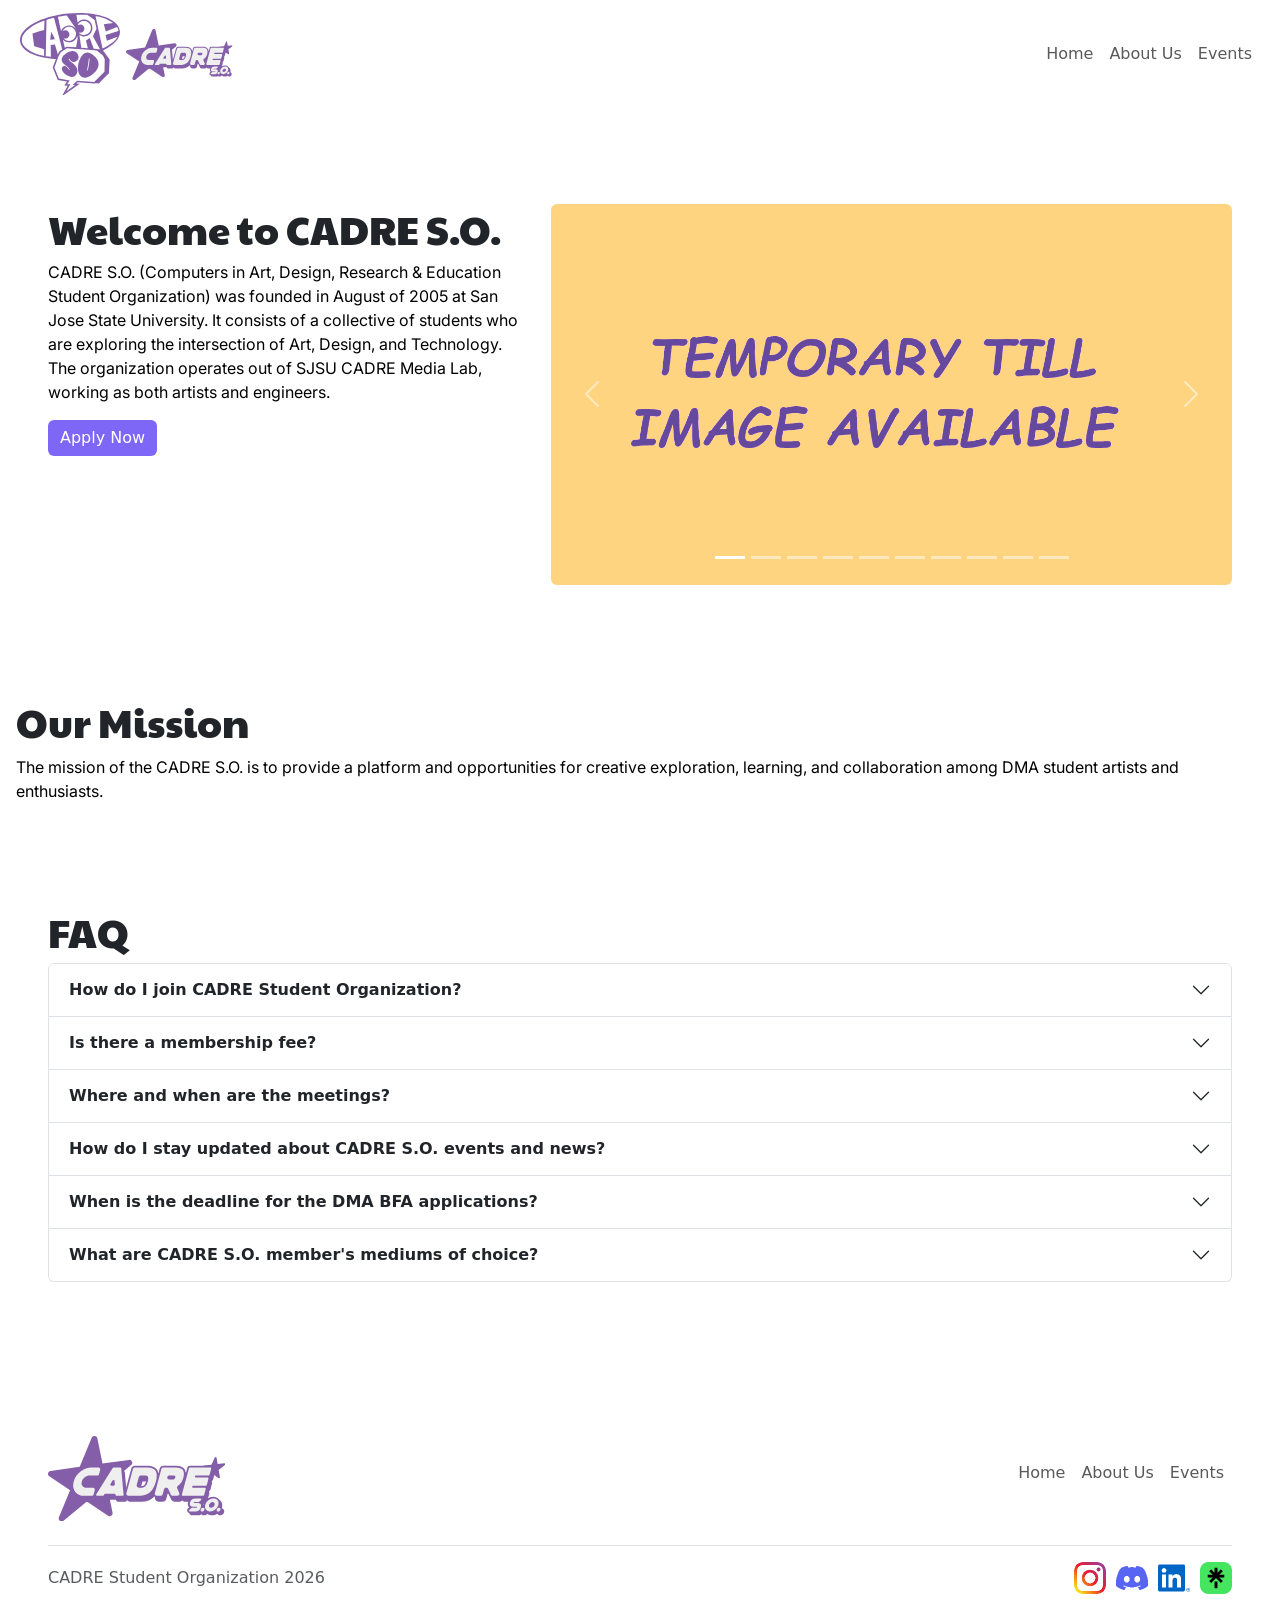
==== index.html @ a6adb922 "fixed misspelling" ====
<!DOCTYPE html>
<html lang="en">

<head>

    <title>Cadre Landing Page</title>


    <!-- Latest compiled and minified CSS -->
    <meta name="viewport" content="width=device-width, initial-scale=1">
    <link href="https://cdn.jsdelivr.net/npm/bootstrap@5.3.0/dist/css/bootstrap.min.css" rel="stylesheet">
    <script src="https://cdn.jsdelivr.net/npm/bootstrap@5.3.0/dist/js/bootstrap.bundle.min.js"></script>
    <link rel="stylesheet" href="https://maxcdn.bootstrapcdn.com/font-awesome/4.7.0/css/font-awesome.min.css">
    <link rel="stylesheet" href="styles.css">

    <script>
        var collapseElementList = [].slice.call(document.querySelectorAll('.collapse'))
        var collapseList = collapseElementList.map(function (collapseEl) {
            collapseEl.addEventListener('hidden.bs.collapse', function () {
                let children = this.querySelectorAll('.collapse.show');
                children.forEach((c) => {
                    var collapse = bootstrap.Collapse.getInstance(c)
                    collapse.hide()
                })
            })
        })
    </script>

    <style>
        head {
            background-color: #64499E;
        }

        body {
            background-color: #ffffff;
        }

        p {
            color: #000000;
        }
    </style>
    <link rel="icon" type="image/png" href="images/smaller_cadre_logo.png">
</head>


<body>

    <nav class="navbar navbar-expand-sm navbar-light p-2">
        <div class="container-xxl navbar-width">
            <a class="navbar-brand" href="./index.html" width="100px">
                <!--<div class="img-wrapper">
                <img src="cadreso-2024-logo.png"/>
              </div>-->
                <svg xmlns="http://www.w3.org/2000/svg" id="Layer_2" data-name="Layer 2" viewBox="0 0 272.1 223.89"
                    width="100px">
                    <defs>
                        <style>
                        </style>
                    </defs>
                    <g id="Layer_1-2" data-name="Layer 1">
                        <g>
                            <polygon class="cls-1" points="82.01 73.12 95.09 71.14 85.21 51.27 82.01 73.12" />
                            <path id="logo" class="cls-1"
                                d="m271.99,49.34c-2.44-25.53-38.54-44.61-91.98-48.6-16-1.19-32.75-.94-49.8.75C55.26,8.93-3.1,42.49.13,76.31c2.44,25.53,38.54,44.61,91.98,48.6h0c1.82.14,3.68.19,5.52.28l-8.57,23.05,13.65,34.1,25.2,4.16-7.33,11.09,9.24.25-13.63,24.43,1.76,1.62,44.77-31.39-9.44-.46,3.63-3.52,46.46,3.51,1.08-1.06c3.3.22,6.61.44,9.91.66,9.23-9.15,18.46-18.3,27.69-27.45.63-12.44,1.25-24.88,1.88-37.32-6.02-8.26-12.05-16.52-18.07-24.78,29.8-14.31,47.95-33.48,46.11-52.74h.02ZM174.07,5.09c3.22.16,6.5.36,9.75.6l19.29,13.4,5.1,24-9.85,20.05,19.56,35.97c-2.25-.15-4.51-.3-6.76-.45l-1.28-1.03-9.21-.67-10.88-28.68-10.24,6.57,4.97,20.93-17.88-1.29-4.99-34.39c2.78,1.84,5.93,3.08,9.32,3.56.51.07,1.02.13,1.53.17,5.53.41,10.95-1.19,15.43-4.6,10.09-7.67,12.13-22.2,4.55-32.39-3.67-4.93-9.02-8.12-15.07-8.98-6.03-.86-12.07.71-16.96,4.43-1.43,1.08-2.67,2.32-3.77,3.65l-3.1-21.38c6.82,0,13.7.19,20.49.53h0Zm-1.08,30.45c-1.79-2.41-4.41-3.97-7.37-4.39-2.81-.41-5.58.3-7.9,1.92l-.18-1.26c1.25-2.4,3.02-4.57,5.31-6.31,3.7-2.81,8.18-4.14,12.74-3.8.42.03.85.08,1.27.14,5,.71,9.42,3.35,12.45,7.42h0c6.26,8.42,4.57,20.42-3.77,26.76-4.04,3.07-9,4.37-14.01,3.66-4.13-.59-7.85-2.51-10.74-5.46l-.17-1.16c.6.21,1.2.38,1.84.47.25.04.5.06.75.08,2.7.2,5.35-.58,7.54-2.25,2.39-1.82,3.94-4.46,4.36-7.45s-.33-5.97-2.13-8.38h0Zm-40.76,15.94c-1.79-2.41-4.41-3.97-7.37-4.39-2.97-.42-5.9.35-8.29,2.17-.21.16-.38.37-.58.54,1.24-3.17,3.31-6.06,6.2-8.26,3.81-2.9,8.35-4.12,12.76-3.79,5.25.39,10.3,2.98,13.7,7.55,3.03,4.08,4.31,9.1,3.6,14.16-.71,5.05-3.33,9.53-7.36,12.6-8.27,6.29-20.02,4.67-26.31-3.58.99.46,2.03.83,3.14.99.25.04.5.06.75.08,2.7.2,5.36-.58,7.54-2.25,2.39-1.82,3.94-4.46,4.36-7.45s-.33-5.97-2.13-8.38h0Zm-.4,28.38c5.34.4,10.84-1.08,15.44-4.58,4.24-3.22,7.17-7.73,8.44-12.86l1.01,6.94-4.05,24.12-25.92-1.88-4.95,3.13-4.87-22c4.01,4.28,9.36,6.71,14.9,7.12h0ZM112.85,8.51c4.75-.79,9.58-1.43,14.37-1.9l24.13,34.77c0,.33.02.66.04.98-7.67-9.71-21.7-11.57-31.6-4.03-3.9,2.96-6.58,6.96-7.98,11.32l-8.7-39.28c3.23-.7,6.5-1.32,9.74-1.86Zm-63.71,104.18c-20.87-6.74-38.34-19.01-42.47-29.84-1.36-3.58-1.65-7.26-1.65-7.3-.42-5.7,1.29-10.12,2.01-12,4.25-11.03,16.69-20.54,19.14-22.34,11.89-8.71,25.47-15.67,40.39-20.7l-.91,25.48c-4.35,1.59-9.73,3.15-14.94,4.65-5.57,1.61-11.32,3.27-15.89,5l-.92.35,4.44,33.93.69.26c3.95,1.5,8.97,3.1,13.83,4.65,4.5,1.43,9.14,2.91,12.9,4.3l-.27,17.58c-5.56-.96-11.05-2.31-16.34-4.01h0Zm45.94-27.02l-11.66,1.51.76,31.73-14.14-1.53,2.05-98.57c3.12-1.18,6.31-2.23,9.5-3.13,3.62-1.02,7.33-1.88,11.05-2.55l22.21,86-6.92,4.37-5.1,8.85-7.75-26.69h0Zm130.52,29.96l4.95,10.36-.68,34.11-28.04,27.54-46.45-3.51-12.08,11.7,6.82.33-23.82,16.71,10.66-19.1-8.6-.23,6.73-10.18-29.33-4.84-12.15-30.34,8.45-22.76,2.56-6.88.87-2.35,5.55-9.61,4.92-3.11,6.83-4.32,5.04-3.19,24.14,1.75,15.31,1.11,18.28,1.32,16.78,1.22,5.93.43,2.28,1.82,4.21,3.37,10.83,8.66h.01Zm-1-18.73l-19-88.33c9.14.9,17.75,3.02,25.64,6.31,2.48,1.04,5.72,2.84,11.07,5.82,2.16,1.2,4.65,2.59,7.57,4.19,1.37.75,2.7,1.58,3.98,2.48l-25.78,3.1,5.2,20.09,30.85-12.27c.79,1.16,2.26,3.46,2.91,5.53.49,1.57.69,3.72.77,4.94l-35.11,10.86,3.79,15.84,28.86-10.83c-.53,1-1.11,2.06-1.61,2.86-1.28,2.05-2.72,4.02-4.2,5.76-5.47,5.2-11.42,9.94-17.7,14.08-5.48,3.62-11.28,6.83-17.25,9.57h.01Z" />
                            <path id="logo" class="cls-1"
                                d="m144.61,133.28c2.09.11,4.55-.42,6.9-1.55,4.8-2.14,7.38-5.56,7.84-9.83.17-1.59.07-3.3-.35-5.12-1.27-5.26-4.03-9.37-8.3-11.55-2.96-1.51-6.64-2.1-11.09-1.46-5.26.88-10.25,3.2-14.45,6.14-2.34,1.64-4.42,3.46-6.17,5.35-1.69,1.82-3.06,3.69-4.02,5.49-.45.84-.84,1.67-1.1,2.47-.25.79-.4,1.58-.48,2.38-.49,5.2,2.71,10.52,8.75,15.47,1.73,1.38,3.48,2.5,5.08,3.84,3.49,2.72,6.4,6.06,7.72,8.44.15.46,0,.98-.57.99-.58.12-1.16-.19-1.45-.67-1.34-2.54-6.73-8.86-10.56-9.3-5.5-.5-11.45,4.31-7.14,12.56,3.63,7.37,12.59,14.16,22.14,16.4,11.7,2.74,18.22-5.82,18.92-15.44.84-12.84-12.69-20.88-19.04-25.96-2.4-2.32-3.99-4.92-4.76-7.02.76-.05,1.53-.12,2.3-.18,1.36,3.24,4.63,8.22,9.84,8.56h0Z" />
                            <path id="logo" class="cls-1"
                                d="m197.15,113.21c-2.94-1.96-6.18-3.63-9.66-4.9-.28-.1-.54-.22-.82-.32-6.56-1.37-12.39,1.57-17.08,6.84-1.59,1.79-3.05,3.82-4.36,6.08-11.53,19.93-11.33,55.28,12.67,55.05,15.18-2.29,33.28-18.65,35.41-31.89,2.63-10.41-4.33-22.97-16.17-30.85h.01Zm-7.9,13.6c-.71,8.11-2.32,18.92-4.53,28.57-.07.55-.71.87-1.3.86-.58-.12-1.12-.46-.92-.9,2.02-9.85,3.8-20.78,4.56-28.97.05-.55.1-1.09.15-1.64,0-.44.58-.68,1.16-.59s1.16.63,1.02,1.04c-.05.54-.09,1.08-.14,1.62h0Z" />
                        </g>
                    </g>
                </svg>

                <svg xmlns="http://www.w3.org/2000/svg" id="Layer_2" data-name="Layer 2"viewBox="0 0 1323.04 637.29">
                    <defs>
                        <style>
                            <!-- .cls-1 {
                            fill: #845ea8;
                            }
                            -->
                            .cls-2
                            {
                            fill:
                            #f0efef;
                            }
                        </style>
                    </defs>

                    <path id="logo" class="cls-1"
                        d="M1257.83,162.16l8.13,47.12,48.97-5.36c7.33-.8,11.09,8.53,5.25,13.04l-46.68,35.99,9.16,53.08c1.11,6.44-6.14,10.98-11.45,7.17l-39.28-28.21-44.22,34.09c-6.01,4.64-14.23-1.85-11.11-8.77l22.1-49.17-38.29-27.49c-5.44-3.9-3.19-12.46,3.46-13.18l55.86-6.11,24.24-53.93c2.95-6.57,12.63-5.35,13.85,1.75Z" />
                    <path id="logo" class="cls-1"
                        d="M367.97,17.62l38.63,188.39,197.07-27.83c22.05-3.12,34.29,24.71,17.08,38.86l-181.33,149.07,42.29,206.28c3.96,19.33-17.51,33.73-33.89,22.73l-157.94-106.08-174.07,143.1c-17.71,14.56-43.12-4.24-34.38-25.43l83.21-201.79L9.77,300.89c-16.78-11.27-10.81-37.3,9.21-40.13l217.8-30.76L326,13.65c8.29-20.11,37.61-17.33,41.98,3.98Z" />
                    <path id="logo" class="cls-1"
                        d="M1006.4,459.36c-6.4,0-12.31-2.91-16.2-7.99-.82-1.07-1.52-2.19-2.11-3.37-5.27,7.14-13.56,11.36-22.52,11.36h-35.02c-11,0-21.02-6.48-25.53-16.51l-19.23-42.74c-.37-.83-1.2-1.36-2.1-1.36h-3.27c-1.04,0-1.96.7-2.23,1.71l-10.2,38.14c-3.27,12.23-14.39,20.76-27.05,20.76h-29.23c-8.77,0-16.87-3.99-22.21-10.95-5.34-6.96-7.1-15.81-4.83-24.29l4.32-16.15c-5.83,8.19-12.25,15.41-19.26,21.63-22.23,19.75-50.44,29.76-83.84,29.76h-86.05c-8.84,0-17-4.02-22.38-11.03-.7-.92-1.34-1.86-1.92-2.84-.93,2.59-2.36,5.01-4.26,7.08-3.95,4.32-9.57,6.8-15.42,6.8h-44.21c-9.48,0-17.59-6.37-20.1-15.15h-62.05l-3,5c-3.76,6.26-10.62,10.15-17.93,10.15h-41.51c-7.6,0-14.6-4.13-18.28-10.77-.09-.16-.17-.31-.25-.47-4.88,6.89-12.91,11.24-21.71,11.24h-57.63c-33.48,0-59.41-12.22-77.04-36.32-17.5-23.91-21.85-52.82-12.95-85.93,8.46-31.87,27.14-59.39,55.52-81.76,28.47-22.44,59.18-33.82,91.3-33.82h50.27c8.33,0,16.02,3.79,21.1,10.4,5.07,6.61,6.75,15.02,4.6,23.07l-8.86,33.11c-3.11,11.61-13.67,19.73-25.7,19.73h-57.63c-9.64,0-18.71,3.46-27.73,10.57-9.11,7.19-14.81,15.48-17.44,25.35,0,.03-.02.06-.03.09-3.15,11.48-.03,17.56,2.59,21.13,2.54,3.47,7.2,8.08,18.2,8.08h50.27c8.33,0,16.02,3.79,21.1,10.4,5.07,6.61,6.75,15.02,4.6,23.07l-.75,2.81,111.24-177.99c3.85-6.15,10.47-9.83,17.73-9.83h48.77c10.9,0,19.85,8.19,20.82,19.05l15.63,175.03,46.38-173.17c3.3-12.31,14.5-20.91,27.25-20.91h94.28c31.53,0,54.44,9.01,68.09,26.79,6.46,8.41,10.73,18.7,12.73,30.68l9.83-36.72c3.27-12.22,14.39-20.75,27.05-20.75h94.44c28.9,0,49.58,7.84,61.45,23.32,7.4,9.65,11.11,21.94,11.1,36.73l12.03-44.91c2.39-8.91,10.5-15.14,19.73-15.14h151c6.4,0,12.3,2.91,16.2,7.99,3.9,5.08,5.18,11.53,3.53,17.71l-12.16,45.46c-1.6,6-5.8,10.78-11.18,13.26,3.51,4.97,4.62,11.13,3.04,17.04l-12.16,45.46c-1.6,6-5.8,10.78-11.18,13.26,3.51,4.97,4.62,11.13,3.03,17.04l-12.16,45.46c-2.39,8.92-10.5,15.14-19.73,15.14h-151ZM1010.35,345.29c-8.58,15.88-19.88,28.33-33.79,37.19-.98.62-1.35,1.84-.88,2.89l14.96,33.46,19.7-73.55ZM692.82,307.83c-1.14,0-2.14.77-2.43,1.86l-16.15,60.2c-.27.99.09,1.73.43,2.18.34.45.97.98,2,.98h25.43c5.06,0,20.47,0,30.18-35.96,5.45-20.46,2.01-26.34,1.26-27.31-1.24-1.62-4.52-1.96-7.05-1.96h-33.68ZM485.34,357.9l-.38-5.88-3.53,5.88h3.91ZM904.79,307.83c-1.04,0-1.96.7-2.23,1.71-.25.91.08,1.59.4,2,.32.41.89.9,1.83.9h25.67c3.62,0,5.28-.73,6.54-4.62h-32.21Z" />
                    <path id="logo" class="cls-1"
                        d="M1020.52,491.21c-6.4,0-12.31-2.91-16.2-7.99-.82-1.07-1.52-2.19-2.11-3.37-5.27,7.14-13.56,11.36-22.52,11.36h-35.02c-11,0-21.02-6.48-25.53-16.51l-19.23-42.74c-.37-.83-1.2-1.36-2.1-1.36h-3.27c-1.04,0-1.96.7-2.23,1.71l-10.2,38.14c-3.27,12.23-14.39,20.76-27.05,20.76h-29.23c-8.77,0-16.87-3.99-22.21-10.95-5.34-6.96-7.1-15.81-4.83-24.29l4.32-16.15c-5.83,8.19-12.25,15.41-19.26,21.63-22.23,19.75-50.44,29.76-83.84,29.76h-86.05c-8.84,0-17-4.02-22.38-11.03-.7-.92-1.34-1.86-1.92-2.84-.93,2.59-2.36,5.01-4.26,7.08-3.95,4.32-9.57,6.8-15.42,6.8h-44.21c-9.48,0-17.59-6.37-20.1-15.15h-62.05l-3,5c-3.76,6.26-10.62,10.15-17.93,10.15h-41.51c-7.6,0-14.6-4.13-18.28-10.77-.09-.16-.17-.31-.25-.47-4.88,6.89-12.91,11.24-21.71,11.24h-57.63c-33.48,0-59.41-12.22-77.04-36.32-17.5-23.91-21.85-52.82-12.95-85.93,8.46-31.87,27.14-59.39,55.52-81.76,28.47-22.44,59.18-33.82,91.3-33.82h50.27c8.33,0,16.02,3.79,21.1,10.4,5.07,6.61,6.75,15.02,4.6,23.07l-8.86,33.11c-3.11,11.61-13.67,19.73-25.7,19.73h-57.63c-9.64,0-18.71,3.46-27.73,10.57-9.11,7.19-14.81,15.48-17.44,25.35,0,.03-.02.06-.03.09-3.15,11.48-.03,17.56,2.59,21.13,2.54,3.47,7.2,8.08,18.2,8.08h50.27c8.33,0,16.02,3.79,21.1,10.4,5.07,6.61,6.75,15.02,4.6,23.07l-.75,2.81,111.24-177.99c3.85-6.15,10.47-9.83,17.73-9.83h48.77c10.9,0,19.85,8.19,20.82,19.05l15.63,175.03,46.38-173.17c3.3-12.31,14.5-20.91,27.25-20.91h94.28c31.53,0,54.44,9.01,68.09,26.79,6.46,8.41,10.73,18.7,12.73,30.68l9.83-36.72c3.27-12.22,14.39-20.75,27.05-20.75h94.44c28.9,0,49.58,7.84,61.45,23.32,7.4,9.65,11.11,21.94,11.1,36.73l12.03-44.91c2.39-8.91,10.5-15.14,19.73-15.14h151c6.4,0,12.3,2.91,16.2,7.99,3.9,5.08,5.18,11.53,3.53,17.71l-12.16,45.46c-1.6,6-5.8,10.78-11.18,13.26,3.51,4.97,4.62,11.13,3.04,17.04l-12.16,45.46c-1.6,6-5.8,10.78-11.18,13.26,3.51,4.97,4.62,11.13,3.03,17.04l-12.16,45.46c-2.39,8.92-10.5,15.14-19.73,15.14h-151ZM1024.46,377.13c-8.58,15.88-19.88,28.33-33.79,37.19-.98.62-1.35,1.84-.88,2.89l14.96,33.46,19.7-73.55ZM706.94,339.68c-1.14,0-2.14.77-2.43,1.86l-16.15,60.2c-.27.99.09,1.73.43,2.18.34.45.97.98,2,.98h25.43c5.06,0,20.47,0,30.18-35.96,5.45-20.46,2.01-26.34,1.26-27.31-1.24-1.62-4.52-1.96-7.05-1.96h-33.68ZM499.45,389.75l-.38-5.88-3.53,5.88h3.91ZM918.9,339.68c-1.04,0-1.96.7-2.23,1.71-.25.91.08,1.59.4,2,.32.41.89.9,1.83.9h25.67c3.62,0,5.28-.73,6.54-4.62h-32.21Z" />
                    <path id="logo" class="cls-2"
                        d="M326,234.37h50.27c9.04,0,15.62,8.57,13.29,17.31l-8.86,33.11c-1.61,6.02-7.06,10.2-13.29,10.2h-57.63c-12.53,0-24.42,4.45-35.69,13.33-11.27,8.89-18.56,19.6-21.9,32.13-3.44,12.53-1.89,23.24,4.62,32.12,6.52,8.89,16.04,13.33,28.56,13.33h50.27c9.04,0,15.62,8.57,13.29,17.31l-8.86,33.11c-1.61,6.02-7.06,10.2-13.29,10.2h-57.63c-29.3,0-51.52-10.35-66.67-31.06-15.15-20.71-18.79-45.71-10.91-75.01,7.78-29.3,24.8-54.3,51.07-75.01,26.26-20.71,54.04-31.06,83.34-31.06ZM419.87,435.28l-4.4,7.33c-1.46,2.43-4.08,3.91-6.91,3.91h-41.51c-6.33,0-10.19-6.96-6.83-12.33l122.52-196.03c1.47-2.36,4.06-3.79,6.83-3.79h48.77c4.17,0,7.66,3.19,8.03,7.34l17.5,196.03c.42,4.72-3.29,8.78-8.03,8.78h-44.21c-4.26,0-7.79-3.32-8.04-7.58h0c-.26-4.26-3.78-7.58-8.04-7.58h-68.77c-2.83,0-5.45,1.49-6.91,3.91ZM498.49,362.17l-1.71-26.28c-.51-7.89-10.89-10.4-14.95-3.62l-15.77,26.28c-3.22,5.37.65,12.21,6.91,12.21h17.47c4.66,0,8.34-3.94,8.04-8.58ZM584.99,427.18l48.6-181.42c1.8-6.72,7.89-11.39,14.84-11.39h94.28c60.61,0,81.47,35.36,62.58,106.07-18.99,70.72-58.79,106.07-119.41,106.07h-86.05c-10.1,0-17.45-9.58-14.84-19.34ZM677.98,306.36l-16.15,60.2c-2.62,9.76,4.73,19.34,14.84,19.34h25.43c20.2,0,34.4-15.15,42.58-45.46,8.08-30.31,2.02-45.46-18.18-45.46h-33.68c-6.95,0-13.04,4.67-14.84,11.38ZM883.69,385.9h-3.27c-6.86,0-12.87,4.61-14.64,11.24l-10.2,38.14c-1.77,6.63-7.78,11.24-14.64,11.24h-29.23c-9.96,0-17.21-9.45-14.64-19.07l48.71-181.84c1.77-6.63,7.78-11.23,14.64-11.23h94.44c50.51,0,69,25.26,55.46,75.77-7.67,28.62-21.22,49.12-40.66,61.51-6.34,4.04-8.77,12.1-5.7,18.97l15.46,34.56c4.48,10.02-2.85,21.34-13.83,21.34h-35.02c-5.96,0-11.37-3.5-13.82-8.93l-19.23-42.74c-2.45-5.44-7.86-8.93-13.82-8.93ZM890.16,306.19h0c-2.6,9.63,4.65,19.1,14.63,19.1h25.67c10.1,0,16.52-5.05,19.24-15.15,2.73-10.1-.96-15.15-11.06-15.15h-33.86c-6.85,0-12.84,4.59-14.63,11.2ZM1217.49,243.91l-12.16,45.46c-.89,3.31-3.89,5.62-7.32,5.62h-94.45c-3.42,0-6.42,2.3-7.31,5.6h0c-1.3,4.82,2.33,9.55,7.31,9.55h86.31c4.98,0,8.61,4.72,7.32,9.53l-12.16,45.46c-.89,3.31-3.89,5.62-7.32,5.62h-94.45c-3.42,0-6.42,2.3-7.31,5.6h0c-1.3,4.82,2.33,9.55,7.31,9.55h86.31c4.98,0,8.61,4.72,7.32,9.53l-12.16,45.46c-.89,3.31-3.89,5.62-7.32,5.62h-151c-4.98,0-8.61-4.73-7.32-9.54l52.77-196.99c.89-3.31,3.89-5.62,7.32-5.62h151c4.98,0,8.61,4.72,7.32,9.53Z" />
                    <path id="logo" class="cls-1"
                        d="M1267.39,575.98c-7.93,0-14.72-3.31-19.14-9.32-.62-.85-1.18-1.72-1.67-2.63-12.33,7.93-25.47,11.95-39.17,11.95s-25.81-4.3-34.79-12.54c-1.62,2.06-3.53,3.96-5.71,5.69-5.75,4.54-12.11,6.85-18.92,6.85-7.7,0-14.33-3.12-18.75-8.81-9.07,5.85-20.35,8.81-33.56,8.81h-37.19c-8.87,0-16.47-5.41-19.38-13.79-2.91-8.38-.29-17.34,6.67-22.83l8.54-6.74c-1.82-1.46-3.43-3.12-4.84-4.96-6.58-8.58-7.98-20.16-4.15-34.4,3.53-13.24,10.21-23.48,19.84-30.42,9.39-6.77,21.42-10.2,35.74-10.2h33.7c8.87,0,16.47,5.41,19.38,13.79,2.91,8.38.29,17.34-6.67,22.83l-6.78,5.35c2.6,1.78,4.85,3.9,6.73,6.34,4.48,5.83,6.55,13.04,6.19,21.51.66-.04,1.32-.07,1.99-.07.59,0,1.18.02,1.76.06.34-3.71,1.03-7.54,2.09-11.47,4.28-16.13,13.69-30.03,27.96-41.27,14.35-11.32,29.94-17.06,46.31-17.06,17.5,0,31.69,6.76,41.05,19.56,9.35,12.77,11.75,28.05,7.14,45.41-.48,1.79-1.03,3.56-1.64,5.3,5.65,1.15,10.47,4.17,13.87,8.8,3.03,4.12,6.1,11.07,3.53,20.77-.01.05-.03.1-.04.14-1.81,6.52-5.57,12.08-11.18,16.51-5.75,4.55-12.12,6.85-18.92,6.85ZM1226.1,506.23c-1.8,0-4.63.35-8.47,3.38-3.01,2.38-4.8,4.92-5.62,8.01,0,.03-.02.06-.03.09-.73,2.66-.17,3.43.1,3.79.29.4.65.89,2.79.89,1.8,0,4.63-.35,8.47-3.38,3.03-2.39,4.84-4.95,5.7-8.05.7-2.67.12-3.46-.16-3.84-.29-.39-.65-.89-2.79-.89Z" />
                    <path id="logo" class="cls-1"
                        d="M1283.94,592.17c-7.93,0-14.72-3.31-19.14-9.32-.62-.85-1.18-1.72-1.67-2.63-12.33,7.93-25.47,11.95-39.17,11.95s-25.81-4.3-34.79-12.54c-1.62,2.06-3.53,3.96-5.71,5.69-5.75,4.54-12.11,6.85-18.92,6.85-7.7,0-14.33-3.12-18.75-8.81-9.07,5.85-20.35,8.81-33.56,8.81h-37.19c-8.87,0-16.47-5.41-19.38-13.79-2.91-8.38-.29-17.34,6.67-22.83l8.54-6.74c-1.82-1.46-3.43-3.12-4.84-4.96-6.58-8.58-7.98-20.16-4.15-34.4,3.53-13.24,10.21-23.48,19.84-30.42,9.39-6.77,21.42-10.2,35.74-10.2h33.7c8.87,0,16.47,5.41,19.38,13.79,2.91,8.38.29,17.34-6.67,22.83l-6.78,5.35c2.6,1.78,4.85,3.9,6.73,6.34,4.48,5.83,6.55,13.04,6.19,21.51.66-.04,1.32-.07,1.99-.07.59,0,1.18.02,1.76.06.34-3.71,1.03-7.54,2.09-11.47,4.28-16.13,13.69-30.03,27.96-41.27,14.35-11.32,29.94-17.06,46.31-17.06,17.5,0,31.69,6.76,41.05,19.56,9.35,12.77,11.75,28.05,7.14,45.41-.48,1.79-1.03,3.56-1.64,5.3,5.65,1.15,10.47,4.17,13.87,8.8,3.03,4.12,6.1,11.07,3.53,20.77-.01.05-.03.1-.04.14-1.81,6.52-5.57,12.08-11.18,16.51-5.75,4.55-12.12,6.85-18.92,6.85ZM1242.65,522.43c-1.8,0-4.63.35-8.47,3.38-3.01,2.38-4.8,4.92-5.62,8.01,0,.03-.02.06-.03.09-.73,2.66-.17,3.43.1,3.79.29.4.65.89,2.79.89,1.8,0,4.63-.35,8.47-3.38,3.03-2.39,4.84-4.95,5.7-8.05.7-2.67.12-3.46-.16-3.84-.29-.39-.65-.89-2.79-.89Z" />
                    <path id="logo" class="cls-2"
                        d="M1085.72,528.26c-23.25,0-32.04-10.55-26.36-31.66,5.53-20.74,19.92-31.11,43.17-31.11h33.7c7.27,0,10.46,9.18,4.75,13.68l-15.93,12.57c-1.35,1.07-3.03,1.65-4.75,1.65h-25.24c-4.65,0-7.25,1.07-7.81,3.21-.7,2.51,1.28,3.77,5.93,3.77h20.92c23.25,0,32.11,10.37,26.57,31.11-5.67,21.11-20.13,31.66-43.38,31.66h-37.19c-7.27,0-10.46-9.18-4.75-13.68l15.93-12.57c1.35-1.07,3.03-1.65,4.75-1.65h28.73c4.65,0,7.32-1.26,8.02-3.77.56-2.14-1.49-3.21-6.14-3.21h-20.92ZM1149.61,563.13c-3.86,0-6.79-1.36-8.79-4.08-2-2.72-2.47-6.01-1.4-9.87,1.02-3.86,3.25-7.15,6.7-9.87,3.44-2.72,7.09-4.08,10.95-4.08s6.79,1.36,8.79,4.08c2,2.72,2.49,6.01,1.46,9.87-1.07,3.86-3.32,7.15-6.77,9.87-3.44,2.72-7.09,4.08-10.95,4.08ZM1209.03,563.13c-13.48,0-23.71-4.77-30.69-14.3-6.97-9.53-8.65-21.04-5.02-34.52,3.58-13.48,11.41-24.99,23.5-34.52,12.09-9.53,24.88-14.3,38.36-14.3s23.71,4.77,30.69,14.3c6.97,9.53,8.67,21.04,5.09,34.52-3.63,13.49-11.49,24.99-23.57,34.52-12.09,9.53-24.88,14.3-38.36,14.3ZM1232.92,529.09c5.18-4.09,8.57-9.02,10.15-14.79,1.53-5.76.8-10.69-2.2-14.79-3-4.09-7.38-6.14-13.15-6.14s-11.24,2.05-16.43,6.14c-5.18,4.09-8.54,9.02-10.08,14.79-1.58,5.77-.87,10.7,2.13,14.79,3,4.09,7.38,6.14,13.15,6.14s11.24-2.05,16.43-6.14ZM1269.01,563.13c-3.86,0-6.79-1.36-8.79-4.08-2-2.72-2.46-6.01-1.39-9.87,1.02-3.86,3.25-7.15,6.7-9.87,3.44-2.72,7.09-4.08,10.95-4.08s6.79,1.36,8.79,4.08c2,2.72,2.49,6.01,1.46,9.87-1.07,3.86-3.32,7.15-6.76,9.87-3.44,2.72-7.09,4.08-10.95,4.08Z" />

                </svg>

            </a>

            <ul class="navbar-nav">
                <li class="nav-item">
                    <a class="nav-link" href="./index.html">Home</a>
                </li>
                <li class="nav-item">
                    <a class="nav-link" href="./aboutus.html">About Us</a>
                </li>
                <!-- <li class="nav-item">
                    <a class="nav-link" href="./subzero.html">SubZERO</a>
                </li> -->
                <!-- <li class="nav-item">
                    <a class="nav-link" href="./makerfaire2024.html">MakerFaire 2024</a>
                </li> -->
                <li class="nav-item">
                    <a class="nav-link" href="./events.html">Events</a>
                </li>
            </ul>
        </div>
    </nav>


    <div class="container-xxl mt-5 p-5 text-body">


        <!-- header -->
        <div class="row body-custom-width">
            <div class="col-sm-5">
                <h1>Welcome to CADRE S.O.</h1>
                <p>CADRE S.O. (Computers in Art, Design, Research & Education Student Organization)
                    was founded in August of 2005 at San Jose State University.
                    It consists of a collective of students who are exploring the intersection of Art, Design, and
                    Technology.
                    The organization operates out of SJSU CADRE Media Lab, working as both artists and engineers.
                </p>

                <a href="https://docs.google.com/forms/d/e/1FAIpQLSfQ2iPJ5KqDVKefsqVc5-CPkdStCUEbLKOfQ0tQu2g8DvE91Q/viewform?usp=sf_link"
                    target="_blank" class="btn btn-info btn-dark" role="button">Apply Now</a>
            </div>
            <br>
            <br>

            <!-- Carousel -->
            <div id="slideshow" class="carousel slide col-sm-7" data-bs-ride="carousel">

                <!-- Indicators/dots -->
                <div class="carousel-indicators">
                    <button type="button" data-bs-target="#slideshow" data-bs-slide-to="0" class="active"></button>
                    <button type="button" data-bs-target="#slideshow" data-bs-slide-to="1"></button>
                    <button type="button" data-bs-target="#slideshow" data-bs-slide-to="2"></button>
                    <button type="button" data-bs-target="#slideshow" data-bs-slide-to="3"></button>
                    <button type="button" data-bs-target="#slideshow" data-bs-slide-to="4"></button>
                    <button type="button" data-bs-target="#slideshow" data-bs-slide-to="5"></button>
                    <button type="button" data-bs-target="#slideshow" data-bs-slide-to="6"></button>
                    <button type="button" data-bs-target="#slideshow" data-bs-slide-to="7"></button>
                    <button type="button" data-bs-target="#slideshow" data-bs-slide-to="8"></button>
                    <!-- <button type="button" data-bs-target="#slideshow" data-bs-slide-to="9"></button> -->
                    <button type="button" data-bs-target="#slideshow" data-bs-slide-to="9"></button>
                    <!-- <button type="button" data-bs-target="#slideshow" data-bs-slide-to="10"></button> -->


                </div>

                <!-- The slideshow/carousel -->
                <div class="carousel-inner">
                    <div class="carousel-item active">
                        <img src="images/temp.png" alt="cadre1" class="d-block img-fluid rounded" style="width:100%">
                    </div>
                    <div class="carousel-item">
                        <img src="images/temp.png" alt="cadre2" class="d-block img-fluid rounded" style="width:100%">
                    </div>
                    <div class="carousel-item">
                        <img src="images/carousel-images/IMG_1499.JPG" alt="cadre2" class="d-block img-fluid rounded"
                            style="width:100%">
                    </div>
                    <div class="carousel-item">
                        <img src="images/carousel-images/IMG_1965.JPG" alt="cadre2" class="d-block img-fluid rounded"
                            style="width:100%">
                    </div>
                    <div class="carousel-item">
                        <img src="images/maker-faire-2025/lightbox.gif" alt="cadre2" class="d-block img-fluid rounded"
                            style="width:100%">
                    </div>
                    <div class="carousel-item">
                        <img src="images/carousel-images/IMG_2040.JPG" alt="cadre2" class="d-block img-fluid rounded"
                            style="width:100%">
                    </div>
                    <div class="carousel-item">
                        <img src="images/temp.png" alt="cadre2" class="d-block img-fluid rounded" style="width:100%">
                    </div>
                    <div class="carousel-item">
                        <img src="images/temp.png" alt="cadre2" class="d-block img-fluid rounded" style="width:100%">
                    </div>
                    <div class="carousel-item">
                        <img src="images/temp.png" alt="cadre2" class="d-block img-fluid rounded" style="width:100%">
                    </div>
                    <!-- <div class="carousel-item">
                        <img src="images/carousel-images/IMG_6185.jpg" alt="cadre2" class="d-block img-fluid rounded"
                            style="width:100%">
                    </div> -->
                    <div class="carousel-item">
                        <img src="images/carousel-images/IMG_8313.jpg" alt="cadre2" class="d-block img-fluid rounded"
                            style="width:100%">
                    </div>
                    <!-- <div class="carousel-item">
                        <img src="images/carousel-images/IMG_8637.jpg" alt="cadre2" class="d-block img-fluid rounded"
                            style="width:100%">
                    </div> -->
                </div>

                <!-- Left and right controls/icons -->
                <button class="carousel-control-prev" type="button" data-bs-target="#slideshow" data-bs-slide="prev">
                    <span class="carousel-control-prev-icon"></span>
                </button>
                <button class="carousel-control-next" type="button" data-bs-target="#slideshow" data-bs-slide="next">
                    <span class="carousel-control-next-icon"></span>
                </button>
            </div>
        </div>
    </div>

    <!--mission-->
    <div class="container-xxl mt-5 p-3 text-body">

        <h1 class="">Our Mission</h1>
        <p class="" style="margin-top:10px">The mission of the CADRE S.O.
            is to provide a platform and opportunities for creative exploration, learning, and collaboration
            among DMA student artists and enthusiasts.</p>

    </div>

    <!-- values
    <div class="container-xxl mt-5 p-3 text-body">

        <h1 class="">Our Values</h1>

        <div class="container" style="margin-top:10px">
            <div class="row">
                <div class="col-sm-4" style="margin-top:10px">
                    <div class="fakeimg rounded">
                        <p class="font-weight-bold font-italic p-3"> <u>Creativity:</u> </p>
                        <p class="p-3">We value creativity and encourage members to explore the creative potential
                            of Digital Media Art, Design, and Technology.</p>
                    </div>


                </div>
                <div class="col-sm-4" style="margin-top:10px">
                    <div class="fakeimg rounded">
                        <p class="font-weight-bold font-italic p-3"> <u>Learning:</u> </p>
                        <p class="p-3">We value learning and provide opportunities for members to learn about the latest
                            advancements
                            in digital media art and technology.</p>
                    </div>

                </div>

                <div class="col-sm-4" style="margin-top:10px">
                    <div class="fakeimg rounded">
                        <p class="font-weight-bold font-italic p-3"> <u>Community:</u> </p>
                        <p class="p-3">We value community and strive to create a supportive and inclusive
                            environment for our members.
                        </p>
                    </div>
                </div>
            </div>
        </div>

        <div class="container">
            <div class="row">
                <div class="col-sm-4" style="margin-top:10px">
                    <div class="fakeimg rounded">
                        <p class="font-weight-bold font-italic p-3"> <u>Experimentation:</u> </p>
                        <p class="p-3">We value experimentation and encourage members to take risks, explore new ideas,
                            and push the boundaries of digital media art and technology.</p>
                    </div>
                </div>

                <div class="col-sm-4" style="margin-top:10px">
                    <div class="fakeimg rounded">
                        <p class="font-weight-bold font-italic p-3"> <u>Innovation:</u> </p>
                        <p class="p-3">We value innovation and strive to promote the use of new and innovative
                            technology in digital media art.</p>
                    </div>
                </div>

                <div class="col-sm-4" style="margin-top:10px">
                    <div class="fakeimg rounded">
                        <p class="font-weight-bold font-italic p-3"> <u>Collaboration:</u> </p>
                        <p class="p-3">We value collaboration and provide opportunities for members to work together,
                            share ideas, and
                            collaborate on creative projects.</p>
                    </div>
                </div>
            </div>
        </div>
    </div> -->
    <!-- FAQ -->
    <div class="container-xxl mt-4 p-5 text-body rounded">

        <h1 class="">FAQ</h1>

        <div class="accordion" id="accordionFaq">
            <!-- joining -->
            <div class="accordion-item">
                <h2 class="accordion-header" id="headingOne">
                    <button class="accordion-button collapsed" type="button" data-bs-toggle="collapse"
                        data-bs-target="#collapseOne" aria-expanded="false" aria-controls="collapseOne"> <strong>How do
                            I join CADRE Student Organization?</strong>
                    </button>
                </h2>
                <div id="collapseOne" class="accordion-collapse collapse" aria-labelledby="headingOne"
                    data-bs-parent="#accordionFaq">
                    <div class="accordion-body">
                        To join the student organization, attend our meetings and fill out this Google <a
                            href="https://docs.google.com/forms/d/e/1FAIpQLSfQ2iPJ5KqDVKefsqVc5-CPkdStCUEbLKOfQ0tQu2g8DvE91Q/viewform?usp=sf_link"
                            target="_blank">Form</a>.
                    </div>
                </div>
            </div>
            <!-- membership -->
            <div class="accordion-item">
                <h2 class="accordion-header" id="headingTwo">
                    <button class="accordion-button collapsed" type="button" data-bs-toggle="collapse"
                        data-bs-target="#collapseTwo" aria-expanded="false" aria-controls="collapseTwo"> <strong>Is
                            there a membership fee?</strong>
                    </button>
                </h2>
                <div id="collapseTwo" class="accordion-collapse collapse" aria-labelledby="headingTwo"
                    data-bs-parent="#accordionFaq">
                    <div class="accordion-body">
                        There is no fee! The student organization is free to join!
                    </div>
                </div>
            </div>
            <!-- meetings -->
            <div class="accordion-item">
                <h2 class="accordion-header" id="headingThree">
                    <button class="accordion-button collapsed" type="button" data-bs-toggle="collapse"
                        data-bs-target="#collapseThree" aria-expanded="false" aria-controls="collapseThree">
                        <strong>Where and when are the meetings?</strong>
                    </button>
                </h2>
                <div id="collapseThree" class="accordion-collapse collapse" aria-labelledby="headingThree"
                    data-bs-parent="#accordionFaq">
                    <div class="accordion-body">
                        Our meetings are held at room 237 of the Art and Design building on Tuesday's @ 6:30pm.
                    </div>
                </div>
            </div>
            <!-- updates -->
            <div class="accordion-item">
                <h2 class="accordion-header" id="headingFour">
                    <button class="accordion-button collapsed" type="button" data-bs-toggle="collapse"
                        data-bs-target="#collapseFour" aria-expanded="false" aria-controls="collapseFour"> <strong>How
                            do I stay updated about CADRE S.O. events and news?</strong>
                    </button>
                </h2>
                <div id="collapseFour" class="accordion-collapse collapse" aria-labelledby="headingFour"
                    data-bs-parent="#accordionFaq">
                    <div class="accordion-body">
                        Stay up to date by joining our public Discord <a href="https://discord.com/invite/NFKVWs9K23"
                            target="_blank">server</a> or check out our <a href="https://www.instagram.com/cadre.so/"
                            target="_blank">Instagram</a>. May want to also keep an eye out for our weekly emails sent
                        from the DMA email list.
                    </div>
                </div>
            </div>
            <!-- bfa -->
            <div class="accordion-item">
                <h2 class="accordion-header" id="headingFive">
                    <button class="accordion-button collapsed" type="button" data-bs-toggle="collapse"
                        data-bs-target="#collapseFive" aria-expanded="false" aria-controls="collapseFive"><strong>When
                            is the deadline for the DMA BFA applications?</strong>
                    </button>
                </h2>
                <div id="collapseFive" class="accordion-collapse collapse" aria-labelledby="headingFive"
                    data-bs-parent="#accordionFaq">
                    <div class="accordion-body">
                        Generally, the DMA BFA portfolio submission deadline for the Fall semester is at the end of
                        October. For Spring semester it is at the first week of April. Exact dates will be announced by
                        the DMA faculty a month before hand. Should you require any help building your porfoilo or
                        looking for fellow student critique, members are more than willing to help you out.
                    </div>
                </div>
            </div>
            <!-- mediums -->
            <div class="accordion-item">
                <h2 class="accordion-header" id="headingSix">
                    <button class="accordion-button collapsed" type="button" data-bs-toggle="collapse"
                        data-bs-target="#collapseSix" aria-expanded="false" aria-controls="collapseSix"> <strong>What
                            are CADRE S.O. member's mediums of choice?</strong>
                    </button>
                </h2>
                <div id="collapseSix" class="accordion-collapse collapse" aria-labelledby="headingSix"
                    data-bs-parent="#accordionFaq">
                    <div class="accordion-body">
                        CADRE S.O. members cover a wide spectrum of art. We have had illustrators, graphic designers, 3D
                        designers, filming makers, and coders. If you were to join the club with a new skill, you would
                        be welcomed with open arms and members would assist in anyway they can.
                    </div>
                </div>
            </div>

        </div>

    </div>

    <!-- footer -->
    <div class="container-xxl mt-5 p-5 text-body rounded">

        <div class=" row">

            <div class="col-sm-2" style="margin-top:10px">
                <!-- <a class="navbar-brand" href="./index.html">
                    <div class="img-wrapper">
                        <img src="cadreso-2024-logo.png" width="5%" />
                    </div> -->
                <!-- SVG LOGO STUFF -->
                <!-- <svg xmlns="http://www.w3.org/2000/svg" id="Layer_2" data-name="Layer 2" viewBox="0 0 272.1 223.89">
                        <defs>
                            <style>
                            </style>
                        </defs>
                        <g id="Layer_1-2" data-name="Layer 1">
                            <g>
                                <polygon class="cls-1" points="82.01 73.12 95.09 71.14 85.21 51.27 82.01 73.12" />
                                <path id="logo" class="cls-1"
                                    d="m271.99,49.34c-2.44-25.53-38.54-44.61-91.98-48.6-16-1.19-32.75-.94-49.8.75C55.26,8.93-3.1,42.49.13,76.31c2.44,25.53,38.54,44.61,91.98,48.6h0c1.82.14,3.68.19,5.52.28l-8.57,23.05,13.65,34.1,25.2,4.16-7.33,11.09,9.24.25-13.63,24.43,1.76,1.62,44.77-31.39-9.44-.46,3.63-3.52,46.46,3.51,1.08-1.06c3.3.22,6.61.44,9.91.66,9.23-9.15,18.46-18.3,27.69-27.45.63-12.44,1.25-24.88,1.88-37.32-6.02-8.26-12.05-16.52-18.07-24.78,29.8-14.31,47.95-33.48,46.11-52.74h.02ZM174.07,5.09c3.22.16,6.5.36,9.75.6l19.29,13.4,5.1,24-9.85,20.05,19.56,35.97c-2.25-.15-4.51-.3-6.76-.45l-1.28-1.03-9.21-.67-10.88-28.68-10.24,6.57,4.97,20.93-17.88-1.29-4.99-34.39c2.78,1.84,5.93,3.08,9.32,3.56.51.07,1.02.13,1.53.17,5.53.41,10.95-1.19,15.43-4.6,10.09-7.67,12.13-22.2,4.55-32.39-3.67-4.93-9.02-8.12-15.07-8.98-6.03-.86-12.07.71-16.96,4.43-1.43,1.08-2.67,2.32-3.77,3.65l-3.1-21.38c6.82,0,13.7.19,20.49.53h0Zm-1.08,30.45c-1.79-2.41-4.41-3.97-7.37-4.39-2.81-.41-5.58.3-7.9,1.92l-.18-1.26c1.25-2.4,3.02-4.57,5.31-6.31,3.7-2.81,8.18-4.14,12.74-3.8.42.03.85.08,1.27.14,5,.71,9.42,3.35,12.45,7.42h0c6.26,8.42,4.57,20.42-3.77,26.76-4.04,3.07-9,4.37-14.01,3.66-4.13-.59-7.85-2.51-10.74-5.46l-.17-1.16c.6.21,1.2.38,1.84.47.25.04.5.06.75.08,2.7.2,5.35-.58,7.54-2.25,2.39-1.82,3.94-4.46,4.36-7.45s-.33-5.97-2.13-8.38h0Zm-40.76,15.94c-1.79-2.41-4.41-3.97-7.37-4.39-2.97-.42-5.9.35-8.29,2.17-.21.16-.38.37-.58.54,1.24-3.17,3.31-6.06,6.2-8.26,3.81-2.9,8.35-4.12,12.76-3.79,5.25.39,10.3,2.98,13.7,7.55,3.03,4.08,4.31,9.1,3.6,14.16-.71,5.05-3.33,9.53-7.36,12.6-8.27,6.29-20.02,4.67-26.31-3.58.99.46,2.03.83,3.14.99.25.04.5.06.75.08,2.7.2,5.36-.58,7.54-2.25,2.39-1.82,3.94-4.46,4.36-7.45s-.33-5.97-2.13-8.38h0Zm-.4,28.38c5.34.4,10.84-1.08,15.44-4.58,4.24-3.22,7.17-7.73,8.44-12.86l1.01,6.94-4.05,24.12-25.92-1.88-4.95,3.13-4.87-22c4.01,4.28,9.36,6.71,14.9,7.12h0ZM112.85,8.51c4.75-.79,9.58-1.43,14.37-1.9l24.13,34.77c0,.33.02.66.04.98-7.67-9.71-21.7-11.57-31.6-4.03-3.9,2.96-6.58,6.96-7.98,11.32l-8.7-39.28c3.23-.7,6.5-1.32,9.74-1.86Zm-63.71,104.18c-20.87-6.74-38.34-19.01-42.47-29.84-1.36-3.58-1.65-7.26-1.65-7.3-.42-5.7,1.29-10.12,2.01-12,4.25-11.03,16.69-20.54,19.14-22.34,11.89-8.71,25.47-15.67,40.39-20.7l-.91,25.48c-4.35,1.59-9.73,3.15-14.94,4.65-5.57,1.61-11.32,3.27-15.89,5l-.92.35,4.44,33.93.69.26c3.95,1.5,8.97,3.1,13.83,4.65,4.5,1.43,9.14,2.91,12.9,4.3l-.27,17.58c-5.56-.96-11.05-2.31-16.34-4.01h0Zm45.94-27.02l-11.66,1.51.76,31.73-14.14-1.53,2.05-98.57c3.12-1.18,6.31-2.23,9.5-3.13,3.62-1.02,7.33-1.88,11.05-2.55l22.21,86-6.92,4.37-5.1,8.85-7.75-26.69h0Zm130.52,29.96l4.95,10.36-.68,34.11-28.04,27.54-46.45-3.51-12.08,11.7,6.82.33-23.82,16.71,10.66-19.1-8.6-.23,6.73-10.18-29.33-4.84-12.15-30.34,8.45-22.76,2.56-6.88.87-2.35,5.55-9.61,4.92-3.11,6.83-4.32,5.04-3.19,24.14,1.75,15.31,1.11,18.28,1.32,16.78,1.22,5.93.43,2.28,1.82,4.21,3.37,10.83,8.66h.01Zm-1-18.73l-19-88.33c9.14.9,17.75,3.02,25.64,6.31,2.48,1.04,5.72,2.84,11.07,5.82,2.16,1.2,4.65,2.59,7.57,4.19,1.37.75,2.7,1.58,3.98,2.48l-25.78,3.1,5.2,20.09,30.85-12.27c.79,1.16,2.26,3.46,2.91,5.53.49,1.57.69,3.72.77,4.94l-35.11,10.86,3.79,15.84,28.86-10.83c-.53,1-1.11,2.06-1.61,2.86-1.28,2.05-2.72,4.02-4.2,5.76-5.47,5.2-11.42,9.94-17.7,14.08-5.48,3.62-11.28,6.83-17.25,9.57h.01Z" />
                                <path id="logo" class="cls-1"
                                    d="m144.61,133.28c2.09.11,4.55-.42,6.9-1.55,4.8-2.14,7.38-5.56,7.84-9.83.17-1.59.07-3.3-.35-5.12-1.27-5.26-4.03-9.37-8.3-11.55-2.96-1.51-6.64-2.1-11.09-1.46-5.26.88-10.25,3.2-14.45,6.14-2.34,1.64-4.42,3.46-6.17,5.35-1.69,1.82-3.06,3.69-4.02,5.49-.45.84-.84,1.67-1.1,2.47-.25.79-.4,1.58-.48,2.38-.49,5.2,2.71,10.52,8.75,15.47,1.73,1.38,3.48,2.5,5.08,3.84,3.49,2.72,6.4,6.06,7.72,8.44.15.46,0,.98-.57.99-.58.12-1.16-.19-1.45-.67-1.34-2.54-6.73-8.86-10.56-9.3-5.5-.5-11.45,4.31-7.14,12.56,3.63,7.37,12.59,14.16,22.14,16.4,11.7,2.74,18.22-5.82,18.92-15.44.84-12.84-12.69-20.88-19.04-25.96-2.4-2.32-3.99-4.92-4.76-7.02.76-.05,1.53-.12,2.3-.18,1.36,3.24,4.63,8.22,9.84,8.56h0Z" />
                                <path id="logo" class="cls-1"
                                    d="m197.15,113.21c-2.94-1.96-6.18-3.63-9.66-4.9-.28-.1-.54-.22-.82-.32-6.56-1.37-12.39,1.57-17.08,6.84-1.59,1.79-3.05,3.82-4.36,6.08-11.53,19.93-11.33,55.28,12.67,55.05,15.18-2.29,33.28-18.65,35.41-31.89,2.63-10.41-4.33-22.97-16.17-30.85h.01Zm-7.9,13.6c-.71,8.11-2.32,18.92-4.53,28.57-.07.55-.71.87-1.3.86-.58-.12-1.12-.46-.92-.9,2.02-9.85,3.8-20.78,4.56-28.97.05-.55.1-1.09.15-1.64,0-.44.58-.68,1.16-.59s1.16.63,1.02,1.04c-.05.54-.09,1.08-.14,1.62h0Z" />
                            </g>
                        </g>
                    </svg>

                </a> -->

                <svg id="Layer_2" data-name="Layer 2" xmlns="http://www.w3.org/2000/svg" viewBox="0 0 1323.04 637.29">
                    <defs>
                        <style>
                            <!-- .cls-1 {
                            fill: #845ea8;
                            }
                            -->
                            .cls-2
                            {
                            fill:
                            #f0efef;
                            }
                        </style>
                    </defs>
                    <path class="cls-1"
                        d="M1257.83,162.16l8.13,47.12,48.97-5.36c7.33-.8,11.09,8.53,5.25,13.04l-46.68,35.99,9.16,53.08c1.11,6.44-6.14,10.98-11.45,7.17l-39.28-28.21-44.22,34.09c-6.01,4.64-14.23-1.85-11.11-8.77l22.1-49.17-38.29-27.49c-5.44-3.9-3.19-12.46,3.46-13.18l55.86-6.11,24.24-53.93c2.95-6.57,12.63-5.35,13.85,1.75Z" />
                    <path class="cls-1"
                        d="M367.97,17.62l38.63,188.39,197.07-27.83c22.05-3.12,34.29,24.71,17.08,38.86l-181.33,149.07,42.29,206.28c3.96,19.33-17.51,33.73-33.89,22.73l-157.94-106.08-174.07,143.1c-17.71,14.56-43.12-4.24-34.38-25.43l83.21-201.79L9.77,300.89c-16.78-11.27-10.81-37.3,9.21-40.13l217.8-30.76L326,13.65c8.29-20.11,37.61-17.33,41.98,3.98Z" />
                    <path class="cls-1"
                        d="M1006.4,459.36c-6.4,0-12.31-2.91-16.2-7.99-.82-1.07-1.52-2.19-2.11-3.37-5.27,7.14-13.56,11.36-22.52,11.36h-35.02c-11,0-21.02-6.48-25.53-16.51l-19.23-42.74c-.37-.83-1.2-1.36-2.1-1.36h-3.27c-1.04,0-1.96.7-2.23,1.71l-10.2,38.14c-3.27,12.23-14.39,20.76-27.05,20.76h-29.23c-8.77,0-16.87-3.99-22.21-10.95-5.34-6.96-7.1-15.81-4.83-24.29l4.32-16.15c-5.83,8.19-12.25,15.41-19.26,21.63-22.23,19.75-50.44,29.76-83.84,29.76h-86.05c-8.84,0-17-4.02-22.38-11.03-.7-.92-1.34-1.86-1.92-2.84-.93,2.59-2.36,5.01-4.26,7.08-3.95,4.32-9.57,6.8-15.42,6.8h-44.21c-9.48,0-17.59-6.37-20.1-15.15h-62.05l-3,5c-3.76,6.26-10.62,10.15-17.93,10.15h-41.51c-7.6,0-14.6-4.13-18.28-10.77-.09-.16-.17-.31-.25-.47-4.88,6.89-12.91,11.24-21.71,11.24h-57.63c-33.48,0-59.41-12.22-77.04-36.32-17.5-23.91-21.85-52.82-12.95-85.93,8.46-31.87,27.14-59.39,55.52-81.76,28.47-22.44,59.18-33.82,91.3-33.82h50.27c8.33,0,16.02,3.79,21.1,10.4,5.07,6.61,6.75,15.02,4.6,23.07l-8.86,33.11c-3.11,11.61-13.67,19.73-25.7,19.73h-57.63c-9.64,0-18.71,3.46-27.73,10.57-9.11,7.19-14.81,15.48-17.44,25.35,0,.03-.02.06-.03.09-3.15,11.48-.03,17.56,2.59,21.13,2.54,3.47,7.2,8.08,18.2,8.08h50.27c8.33,0,16.02,3.79,21.1,10.4,5.07,6.61,6.75,15.02,4.6,23.07l-.75,2.81,111.24-177.99c3.85-6.15,10.47-9.83,17.73-9.83h48.77c10.9,0,19.85,8.19,20.82,19.05l15.63,175.03,46.38-173.17c3.3-12.31,14.5-20.91,27.25-20.91h94.28c31.53,0,54.44,9.01,68.09,26.79,6.46,8.41,10.73,18.7,12.73,30.68l9.83-36.72c3.27-12.22,14.39-20.75,27.05-20.75h94.44c28.9,0,49.58,7.84,61.45,23.32,7.4,9.65,11.11,21.94,11.1,36.73l12.03-44.91c2.39-8.91,10.5-15.14,19.73-15.14h151c6.4,0,12.3,2.91,16.2,7.99,3.9,5.08,5.18,11.53,3.53,17.71l-12.16,45.46c-1.6,6-5.8,10.78-11.18,13.26,3.51,4.97,4.62,11.13,3.04,17.04l-12.16,45.46c-1.6,6-5.8,10.78-11.18,13.26,3.51,4.97,4.62,11.13,3.03,17.04l-12.16,45.46c-2.39,8.92-10.5,15.14-19.73,15.14h-151ZM1010.35,345.29c-8.58,15.88-19.88,28.33-33.79,37.19-.98.62-1.35,1.84-.88,2.89l14.96,33.46,19.7-73.55ZM692.82,307.83c-1.14,0-2.14.77-2.43,1.86l-16.15,60.2c-.27.99.09,1.73.43,2.18.34.45.97.98,2,.98h25.43c5.06,0,20.47,0,30.18-35.96,5.45-20.46,2.01-26.34,1.26-27.31-1.24-1.62-4.52-1.96-7.05-1.96h-33.68ZM485.34,357.9l-.38-5.88-3.53,5.88h3.91ZM904.79,307.83c-1.04,0-1.96.7-2.23,1.71-.25.91.08,1.59.4,2,.32.41.89.9,1.83.9h25.67c3.62,0,5.28-.73,6.54-4.62h-32.21Z" />
                    <path class="cls-1"
                        d="M1020.52,491.21c-6.4,0-12.31-2.91-16.2-7.99-.82-1.07-1.52-2.19-2.11-3.37-5.27,7.14-13.56,11.36-22.52,11.36h-35.02c-11,0-21.02-6.48-25.53-16.51l-19.23-42.74c-.37-.83-1.2-1.36-2.1-1.36h-3.27c-1.04,0-1.96.7-2.23,1.71l-10.2,38.14c-3.27,12.23-14.39,20.76-27.05,20.76h-29.23c-8.77,0-16.87-3.99-22.21-10.95-5.34-6.96-7.1-15.81-4.83-24.29l4.32-16.15c-5.83,8.19-12.25,15.41-19.26,21.63-22.23,19.75-50.44,29.76-83.84,29.76h-86.05c-8.84,0-17-4.02-22.38-11.03-.7-.92-1.34-1.86-1.92-2.84-.93,2.59-2.36,5.01-4.26,7.08-3.95,4.32-9.57,6.8-15.42,6.8h-44.21c-9.48,0-17.59-6.37-20.1-15.15h-62.05l-3,5c-3.76,6.26-10.62,10.15-17.93,10.15h-41.51c-7.6,0-14.6-4.13-18.28-10.77-.09-.16-.17-.31-.25-.47-4.88,6.89-12.91,11.24-21.71,11.24h-57.63c-33.48,0-59.41-12.22-77.04-36.32-17.5-23.91-21.85-52.82-12.95-85.93,8.46-31.87,27.14-59.39,55.52-81.76,28.47-22.44,59.18-33.82,91.3-33.82h50.27c8.33,0,16.02,3.79,21.1,10.4,5.07,6.61,6.75,15.02,4.6,23.07l-8.86,33.11c-3.11,11.61-13.67,19.73-25.7,19.73h-57.63c-9.64,0-18.71,3.46-27.73,10.57-9.11,7.19-14.81,15.48-17.44,25.35,0,.03-.02.06-.03.09-3.15,11.48-.03,17.56,2.59,21.13,2.54,3.47,7.2,8.08,18.2,8.08h50.27c8.33,0,16.02,3.79,21.1,10.4,5.07,6.61,6.75,15.02,4.6,23.07l-.75,2.81,111.24-177.99c3.85-6.15,10.47-9.83,17.73-9.83h48.77c10.9,0,19.85,8.19,20.82,19.05l15.63,175.03,46.38-173.17c3.3-12.31,14.5-20.91,27.25-20.91h94.28c31.53,0,54.44,9.01,68.09,26.79,6.46,8.41,10.73,18.7,12.73,30.68l9.83-36.72c3.27-12.22,14.39-20.75,27.05-20.75h94.44c28.9,0,49.58,7.84,61.45,23.32,7.4,9.65,11.11,21.94,11.1,36.73l12.03-44.91c2.39-8.91,10.5-15.14,19.73-15.14h151c6.4,0,12.3,2.91,16.2,7.99,3.9,5.08,5.18,11.53,3.53,17.71l-12.16,45.46c-1.6,6-5.8,10.78-11.18,13.26,3.51,4.97,4.62,11.13,3.04,17.04l-12.16,45.46c-1.6,6-5.8,10.78-11.18,13.26,3.51,4.97,4.62,11.13,3.03,17.04l-12.16,45.46c-2.39,8.92-10.5,15.14-19.73,15.14h-151ZM1024.46,377.13c-8.58,15.88-19.88,28.33-33.79,37.19-.98.62-1.35,1.84-.88,2.89l14.96,33.46,19.7-73.55ZM706.94,339.68c-1.14,0-2.14.77-2.43,1.86l-16.15,60.2c-.27.99.09,1.73.43,2.18.34.45.97.98,2,.98h25.43c5.06,0,20.47,0,30.18-35.96,5.45-20.46,2.01-26.34,1.26-27.31-1.24-1.62-4.52-1.96-7.05-1.96h-33.68ZM499.45,389.75l-.38-5.88-3.53,5.88h3.91ZM918.9,339.68c-1.04,0-1.96.7-2.23,1.71-.25.91.08,1.59.4,2,.32.41.89.9,1.83.9h25.67c3.62,0,5.28-.73,6.54-4.62h-32.21Z" />
                    <path class="cls-2"
                        d="M326,234.37h50.27c9.04,0,15.62,8.57,13.29,17.31l-8.86,33.11c-1.61,6.02-7.06,10.2-13.29,10.2h-57.63c-12.53,0-24.42,4.45-35.69,13.33-11.27,8.89-18.56,19.6-21.9,32.13-3.44,12.53-1.89,23.24,4.62,32.12,6.52,8.89,16.04,13.33,28.56,13.33h50.27c9.04,0,15.62,8.57,13.29,17.31l-8.86,33.11c-1.61,6.02-7.06,10.2-13.29,10.2h-57.63c-29.3,0-51.52-10.35-66.67-31.06-15.15-20.71-18.79-45.71-10.91-75.01,7.78-29.3,24.8-54.3,51.07-75.01,26.26-20.71,54.04-31.06,83.34-31.06ZM419.87,435.28l-4.4,7.33c-1.46,2.43-4.08,3.91-6.91,3.91h-41.51c-6.33,0-10.19-6.96-6.83-12.33l122.52-196.03c1.47-2.36,4.06-3.79,6.83-3.79h48.77c4.17,0,7.66,3.19,8.03,7.34l17.5,196.03c.42,4.72-3.29,8.78-8.03,8.78h-44.21c-4.26,0-7.79-3.32-8.04-7.58h0c-.26-4.26-3.78-7.58-8.04-7.58h-68.77c-2.83,0-5.45,1.49-6.91,3.91ZM498.49,362.17l-1.71-26.28c-.51-7.89-10.89-10.4-14.95-3.62l-15.77,26.28c-3.22,5.37.65,12.21,6.91,12.21h17.47c4.66,0,8.34-3.94,8.04-8.58ZM584.99,427.18l48.6-181.42c1.8-6.72,7.89-11.39,14.84-11.39h94.28c60.61,0,81.47,35.36,62.58,106.07-18.99,70.72-58.79,106.07-119.41,106.07h-86.05c-10.1,0-17.45-9.58-14.84-19.34ZM677.98,306.36l-16.15,60.2c-2.62,9.76,4.73,19.34,14.84,19.34h25.43c20.2,0,34.4-15.15,42.58-45.46,8.08-30.31,2.02-45.46-18.18-45.46h-33.68c-6.95,0-13.04,4.67-14.84,11.38ZM883.69,385.9h-3.27c-6.86,0-12.87,4.61-14.64,11.24l-10.2,38.14c-1.77,6.63-7.78,11.24-14.64,11.24h-29.23c-9.96,0-17.21-9.45-14.64-19.07l48.71-181.84c1.77-6.63,7.78-11.23,14.64-11.23h94.44c50.51,0,69,25.26,55.46,75.77-7.67,28.62-21.22,49.12-40.66,61.51-6.34,4.04-8.77,12.1-5.7,18.97l15.46,34.56c4.48,10.02-2.85,21.34-13.83,21.34h-35.02c-5.96,0-11.37-3.5-13.82-8.93l-19.23-42.74c-2.45-5.44-7.86-8.93-13.82-8.93ZM890.16,306.19h0c-2.6,9.63,4.65,19.1,14.63,19.1h25.67c10.1,0,16.52-5.05,19.24-15.15,2.73-10.1-.96-15.15-11.06-15.15h-33.86c-6.85,0-12.84,4.59-14.63,11.2ZM1217.49,243.91l-12.16,45.46c-.89,3.31-3.89,5.62-7.32,5.62h-94.45c-3.42,0-6.42,2.3-7.31,5.6h0c-1.3,4.82,2.33,9.55,7.31,9.55h86.31c4.98,0,8.61,4.72,7.32,9.53l-12.16,45.46c-.89,3.31-3.89,5.62-7.32,5.62h-94.45c-3.42,0-6.42,2.3-7.31,5.6h0c-1.3,4.82,2.33,9.55,7.31,9.55h86.31c4.98,0,8.61,4.72,7.32,9.53l-12.16,45.46c-.89,3.31-3.89,5.62-7.32,5.62h-151c-4.98,0-8.61-4.73-7.32-9.54l52.77-196.99c.89-3.31,3.89-5.62,7.32-5.62h151c4.98,0,8.61,4.72,7.32,9.53Z" />
                    <path class="cls-1"
                        d="M1267.39,575.98c-7.93,0-14.72-3.31-19.14-9.32-.62-.85-1.18-1.72-1.67-2.63-12.33,7.93-25.47,11.95-39.17,11.95s-25.81-4.3-34.79-12.54c-1.62,2.06-3.53,3.96-5.71,5.69-5.75,4.54-12.11,6.85-18.92,6.85-7.7,0-14.33-3.12-18.75-8.81-9.07,5.85-20.35,8.81-33.56,8.81h-37.19c-8.87,0-16.47-5.41-19.38-13.79-2.91-8.38-.29-17.34,6.67-22.83l8.54-6.74c-1.82-1.46-3.43-3.12-4.84-4.96-6.58-8.58-7.98-20.16-4.15-34.4,3.53-13.24,10.21-23.48,19.84-30.42,9.39-6.77,21.42-10.2,35.74-10.2h33.7c8.87,0,16.47,5.41,19.38,13.79,2.91,8.38.29,17.34-6.67,22.83l-6.78,5.35c2.6,1.78,4.85,3.9,6.73,6.34,4.48,5.83,6.55,13.04,6.19,21.51.66-.04,1.32-.07,1.99-.07.59,0,1.18.02,1.76.06.34-3.71,1.03-7.54,2.09-11.47,4.28-16.13,13.69-30.03,27.96-41.27,14.35-11.32,29.94-17.06,46.31-17.06,17.5,0,31.69,6.76,41.05,19.56,9.35,12.77,11.75,28.05,7.14,45.41-.48,1.79-1.03,3.56-1.64,5.3,5.65,1.15,10.47,4.17,13.87,8.8,3.03,4.12,6.1,11.07,3.53,20.77-.01.05-.03.1-.04.14-1.81,6.52-5.57,12.08-11.18,16.51-5.75,4.55-12.12,6.85-18.92,6.85ZM1226.1,506.23c-1.8,0-4.63.35-8.47,3.38-3.01,2.38-4.8,4.92-5.62,8.01,0,.03-.02.06-.03.09-.73,2.66-.17,3.43.1,3.79.29.4.65.89,2.79.89,1.8,0,4.63-.35,8.47-3.38,3.03-2.39,4.84-4.95,5.7-8.05.7-2.67.12-3.46-.16-3.84-.29-.39-.65-.89-2.79-.89Z" />
                    <path class="cls-1"
                        d="M1283.94,592.17c-7.93,0-14.72-3.31-19.14-9.32-.62-.85-1.18-1.72-1.67-2.63-12.33,7.93-25.47,11.95-39.17,11.95s-25.81-4.3-34.79-12.54c-1.62,2.06-3.53,3.96-5.71,5.69-5.75,4.54-12.11,6.85-18.92,6.85-7.7,0-14.33-3.12-18.75-8.81-9.07,5.85-20.35,8.81-33.56,8.81h-37.19c-8.87,0-16.47-5.41-19.38-13.79-2.91-8.38-.29-17.34,6.67-22.83l8.54-6.74c-1.82-1.46-3.43-3.12-4.84-4.96-6.58-8.58-7.98-20.16-4.15-34.4,3.53-13.24,10.21-23.48,19.84-30.42,9.39-6.77,21.42-10.2,35.74-10.2h33.7c8.87,0,16.47,5.41,19.38,13.79,2.91,8.38.29,17.34-6.67,22.83l-6.78,5.35c2.6,1.78,4.85,3.9,6.73,6.34,4.48,5.83,6.55,13.04,6.19,21.51.66-.04,1.32-.07,1.99-.07.59,0,1.18.02,1.76.06.34-3.71,1.03-7.54,2.09-11.47,4.28-16.13,13.69-30.03,27.96-41.27,14.35-11.32,29.94-17.06,46.31-17.06,17.5,0,31.69,6.76,41.05,19.56,9.35,12.77,11.75,28.05,7.14,45.41-.48,1.79-1.03,3.56-1.64,5.3,5.65,1.15,10.47,4.17,13.87,8.8,3.03,4.12,6.1,11.07,3.53,20.77-.01.05-.03.1-.04.14-1.81,6.52-5.57,12.08-11.18,16.51-5.75,4.55-12.12,6.85-18.92,6.85ZM1242.65,522.43c-1.8,0-4.63.35-8.47,3.38-3.01,2.38-4.8,4.92-5.62,8.01,0,.03-.02.06-.03.09-.73,2.66-.17,3.43.1,3.79.29.4.65.89,2.79.89,1.8,0,4.63-.35,8.47-3.38,3.03-2.39,4.84-4.95,5.7-8.05.7-2.67.12-3.46-.16-3.84-.29-.39-.65-.89-2.79-.89Z" />
                    <path class="cls-2"
                        d="M1085.72,528.26c-23.25,0-32.04-10.55-26.36-31.66,5.53-20.74,19.92-31.11,43.17-31.11h33.7c7.27,0,10.46,9.18,4.75,13.68l-15.93,12.57c-1.35,1.07-3.03,1.65-4.75,1.65h-25.24c-4.65,0-7.25,1.07-7.81,3.21-.7,2.51,1.28,3.77,5.93,3.77h20.92c23.25,0,32.11,10.37,26.57,31.11-5.67,21.11-20.13,31.66-43.38,31.66h-37.19c-7.27,0-10.46-9.18-4.75-13.68l15.93-12.57c1.35-1.07,3.03-1.65,4.75-1.65h28.73c4.65,0,7.32-1.26,8.02-3.77.56-2.14-1.49-3.21-6.14-3.21h-20.92ZM1149.61,563.13c-3.86,0-6.79-1.36-8.79-4.08-2-2.72-2.47-6.01-1.4-9.87,1.02-3.86,3.25-7.15,6.7-9.87,3.44-2.72,7.09-4.08,10.95-4.08s6.79,1.36,8.79,4.08c2,2.72,2.49,6.01,1.46,9.87-1.07,3.86-3.32,7.15-6.77,9.87-3.44,2.72-7.09,4.08-10.95,4.08ZM1209.03,563.13c-13.48,0-23.71-4.77-30.69-14.3-6.97-9.53-8.65-21.04-5.02-34.52,3.58-13.48,11.41-24.99,23.5-34.52,12.09-9.53,24.88-14.3,38.36-14.3s23.71,4.77,30.69,14.3c6.97,9.53,8.67,21.04,5.09,34.52-3.63,13.49-11.49,24.99-23.57,34.52-12.09,9.53-24.88,14.3-38.36,14.3ZM1232.92,529.09c5.18-4.09,8.57-9.02,10.15-14.79,1.53-5.76.8-10.69-2.2-14.79-3-4.09-7.38-6.14-13.15-6.14s-11.24,2.05-16.43,6.14c-5.18,4.09-8.54,9.02-10.08,14.79-1.58,5.77-.87,10.7,2.13,14.79,3,4.09,7.38,6.14,13.15,6.14s11.24-2.05,16.43-6.14ZM1269.01,563.13c-3.86,0-6.79-1.36-8.79-4.08-2-2.72-2.46-6.01-1.39-9.87,1.02-3.86,3.25-7.15,6.7-9.87,3.44-2.72,7.09-4.08,10.95-4.08s6.79,1.36,8.79,4.08c2,2.72,2.49,6.01,1.46,9.87-1.07,3.86-3.32,7.15-6.76,9.87-3.44,2.72-7.09,4.08-10.95,4.08Z" />
                </svg>

                <!-- PNG LOGO STUFF -->
                <!-- <a href="https://cadre-so.github.io/"><img src="images/smaller_cadre_logo.png" width="5%"></a> -->
            </div>

            <div class="col-sm-10" style="margin: auto;">
                <nav class="navbar navbar-expand-sm justify-content-end">
                    <ul class="navbar-nav">
                        <li class="nav-item">
                            <a class="nav-link" href="./index.html">Home</a>
                        </li>
                        <li class="nav-item">
                            <a class="nav-link" href="./aboutus.html">About Us</a>
                        </li>
                        <!-- <li class="nav-item">
                            <a class="nav-link" href="./subzero.html">SubZERO</a>
                        </li> -->
                        <!-- <li class="nav-item">
                            <a class="nav-link" href="./makerfaire2024.html">MakerFaire 2024</a>
                        </li> -->
                        <li class="nav-item">
                            <a class="nav-link" href="./events.html">Events</a>
                        </li>
                    </ul>
                </nav>
            </div>
        </div>

        <footer class="d-flex flex-wrap justify-content-between align-items-center py-3 my-4 border-top">
            <div class="col-md-4 d-flex align-items-center">
                <span class="mb-3 mb-md-0 text-body-secondary">CADRE Student Organization 2026</span>
            </div>
            <!-- <svg xmlns="http://www.w3.org/2000/svg" class="d-none">
                <symbol id="instagram" viewBox="0 0 16 16">
                    <path
                        d="M8 0C5.829 0 5.556.01 4.703.048 3.85.088 3.269.222 2.76.42a3.917 3.917 0 0 0-1.417.923A3.927 3.927 0 0 0 .42 2.76C.222 3.268.087 3.85.048 4.7.01 5.555 0 5.827 0 8.001c0 2.172.01 2.444.048 3.297.04.852.174 1.433.372 1.942.205.526.478.972.923 1.417.444.445.89.719 1.416.923.51.198 1.09.333 1.942.372C5.555 15.99 5.827 16 8 16s2.444-.01 3.298-.048c.851-.04 1.434-.174 1.943-.372a3.916 3.916 0 0 0 1.416-.923c.445-.445.718-.891.923-1.417.197-.509.332-1.09.372-1.942C15.99 10.445 16 10.173 16 8s-.01-2.445-.048-3.299c-.04-.851-.175-1.433-.372-1.941a3.926 3.926 0 0 0-.923-1.417A3.911 3.911 0 0 0 13.24.42c-.51-.198-1.092-.333-1.943-.372C10.443.01 10.172 0 7.998 0h.003zm-.717 1.442h.718c2.136 0 2.389.007 3.232.046.78.035 1.204.166 1.486.275.373.145.64.319.92.599.28.28.453.546.598.92.11.281.24.705.275 1.485.039.843.047 1.096.047 3.231s-.008 2.389-.047 3.232c-.035.78-.166 1.203-.275 1.485a2.47 2.47 0 0 1-.599.919c-.28.28-.546.453-.92.598-.28.11-.704.24-1.485.276-.843.038-1.096.047-3.232.047s-2.39-.009-3.233-.047c-.78-.036-1.203-.166-1.485-.276a2.478 2.478 0 0 1-.92-.598 2.48 2.48 0 0 1-.6-.92c-.109-.281-.24-.705-.275-1.485-.038-.843-.046-1.096-.046-3.233 0-2.136.008-2.388.046-3.231.036-.78.166-1.204.276-1.486.145-.373.319-.64.599-.92.28-.28.546-.453.92-.598.282-.11.705-.24 1.485-.276.738-.034 1.024-.044 2.515-.045v.002zm4.988 1.328a.96.96 0 1 0 0 1.92.96.96 0 0 0 0-1.92zm-4.27 1.122a4.109 4.109 0 1 0 0 8.217 4.109 4.109 0 0 0 0-8.217zm0 1.441a2.667 2.667 0 1 1 0 5.334 2.667 2.667 0 0 1 0-5.334z">
                    </path>
                </symbol>
                <symbol id="linkedin" viewBox="0 0 16 16">
                    <path
                        d="M0 1.146C0 .513.526 0 1.175 0h13.65C15.474 0 16 .513 16 1.146v13.708c0 .633-.526 1.146-1.175 1.146H1.175C.526 16 0 15.487 0 14.854V1.146zm4.943 12.248V6.169H2.542v7.225h2.401zm-1.2-8.212c.837 0 1.358-.554 1.358-1.248-.015-.709-.52-1.248-1.342-1.248-.822 0-1.359.54-1.359 1.248 0 .694.521 1.248 1.327 1.248h.016zm4.908 8.212V9.359c0-.216.016-.432.08-.586.173-.431.568-.878 1.232-.878.869 0 1.216.662 1.216 1.634v3.865h2.401V9.25c0-2.22-1.184-3.252-2.764-3.252-1.274 0-1.845.7-2.165 1.193v.025h-.016a5.54 5.54 0 0 1 .016-.025V6.169h-2.4c.03.678 0 7.225 0 7.225h2.4z" />
                </symbol>
                <symbol id="linktree" viewBox="0 0 80 17">
                    <path xmlns="http://www.w3.org/2000/svg"
                        d="M0 1.72687H2.25964V13.6313H8.50582V15.7244H0V1.72687ZM10.7287 1.72687C10.9121 1.72444 11.0941 1.75816 11.2644 1.82609C11.4348 1.89402 11.59 1.99484 11.7214 2.12278C11.8528 2.25073 11.9576 2.4033 12.03 2.57178C12.1024 2.74026 12.1409 2.92135 12.1433 3.1047C12.1433 3.47987 11.9943 3.83967 11.729 4.10496C11.4637 4.37024 11.1039 4.51928 10.7287 4.51928C10.3536 4.51928 9.99375 4.37024 9.72847 4.10496C9.46318 3.83967 9.31415 3.47987 9.31415 3.1047C9.31491 2.92087 9.3523 2.73903 9.42412 2.56981C9.49594 2.40058 9.60076 2.24736 9.73245 2.11909C9.86414 1.99082 10.0201 1.89008 10.1911 1.82273C10.3622 1.75539 10.5449 1.7228 10.7287 1.72687ZM9.62645 5.63991H11.7942V15.7244H9.62645V5.63991ZM13.0618 5.63991H15.2296V7.03612C15.8714 5.97059 16.9737 5.36435 18.425 5.36435C20.7765 5.36435 22.2462 7.20146 22.2462 10.1225V15.7244H20.0784V10.3062C20.0784 8.41395 19.2517 7.34843 17.7587 7.34843C16.1249 7.34843 15.2247 8.46906 15.2247 10.4899V15.7244H13.057L13.0618 5.63991ZM23.3852 1.72687H25.553V10.5817L29.5946 5.63991H32.3135L27.9963 10.692L32.3135 15.7244H29.5946L25.553 10.8022V15.7244H23.3852V1.72687ZM33.1586 3.07408H35.3631V5.64604H37.9351V7.44641H35.3631V12.6442C35.3631 13.3068 35.7673 13.7109 36.3919 13.7109H37.8445V15.7305H36.098C34.2058 15.7305 33.1586 14.6099 33.1586 12.6271V3.07408ZM38.8904 5.64604H41.0582V6.89527C41.5909 5.93998 42.4911 5.37047 43.5934 5.37047C43.8478 5.35888 44.1024 5.38993 44.3466 5.46233V7.48315C44.0813 7.42486 43.8097 7.40017 43.5383 7.40966C41.94 7.40966 41.0582 8.75688 41.0582 11.0655V15.7305H38.8904V5.64604ZM49.4158 5.37047C51.804 5.37047 54.3944 6.82179 54.3944 10.9185V11.2125H46.6234C46.79 13.0116 47.8359 14.0037 49.5811 14.0037C50.8304 14.0037 51.8959 13.3239 52.1347 12.3882H54.3393C54.1188 14.4078 52.0245 16.0061 49.5811 16.0061C46.4581 16.0061 44.4936 13.9669 44.4936 10.6797C44.4936 7.75259 46.3858 5.36435 49.4158 5.36435V5.37047ZM52.0796 9.41211C51.7673 8.16288 50.7936 7.37292 49.4158 7.37292C48.0931 7.37292 47.1574 8.18125 46.79 9.41211H52.0796ZM60.2731 5.37047C62.6614 5.37047 65.2517 6.82179 65.2517 10.9185V11.2125H57.4807C57.646 13.0116 58.6932 14.0037 60.4385 14.0037C61.6877 14.0037 62.7532 13.3239 62.992 12.3882H65.1966C64.9761 14.4078 62.8818 16.0061 60.4385 16.0061C57.3154 16.0061 55.3497 13.9669 55.3497 10.6797C55.3497 7.75259 57.2419 5.36435 60.2731 5.36435V5.37047ZM62.9369 9.41211C62.6246 8.16288 61.651 7.37292 60.2731 7.37292C58.9504 7.37292 58.0135 8.18125 57.646 9.41211H62.9369Z" />
                    <path xmlns="http://www.w3.org/2000/svg"
                        d="M65.7852 5.33374H69.6615L66.9058 2.70668L68.4306 1.13901L71.0577 3.83956V0H73.3357V3.83956L75.9627 1.14513L77.4863 2.70668L74.7319 5.32762H78.607V7.49541H74.7098L77.4827 10.1898L75.9627 11.7208L72.1967 7.93631L68.4306 11.7208L66.9058 10.196L69.6798 7.50153H65.7852V5.33374ZM71.0515 10.6062H73.3296V15.7502H71.0515V10.6062Z" />
                </symbol>
            </svg> -->
            <!-- <ul class="nav col-md-4 justify-content-end list-unstyled d-flex">
                <li class="ms-3"><a class="text-body-secondary" href="https://www.linkedin.com/company/cadre-so/"
                        target="_blank"><svg class="bi" width="24" height="24">
                            <use xlink:href="#linkedin"></use>
                        </svg></a></li>
                <li class="ms-3"><a class="text-body-secondary" href="https://www.instagram.com/cadre.so/"
                        target="_blank"><svg class="bi" width="24" height="24">
                            <use xlink:href="#instagram"></use>
                        </svg></a></li>
                <li class="ms-3"><a class="text-body-secondary"
                        href="https://linktr.ee/cadre.so?utm_source=linktree_admin_share" target="_blank"><svg
                            class="bi" width="120" height="24">
                            <use xlink:href="#linktree"></use>
                        </svg></a></li>
            </ul> -->

            <div class="icon-container">
                <!-- <a href="https://www.instagram.com/cadre.so/"><img src="https://upload.wikimedia.org/wikipedia/commons/3/3e/Instagram_simple_icon.svg" class="icon"
                        width="32" height="32"></a> -->
                <a href="https://www.instagram.com/cadre.so/"><img src="images/icons/instagram.png" class="icon"
                        width="32" height="32"></a>
                <a href="https://discord.com/invite/NFKVWs9K23"><img src="images/icons/discord.png" class="icon"
                        width="32" height="32"></a>
                <a href="https://www.instagram.com/cadre.so"><img src="images/icons/linkedin.png" class="icon"
                        width="32" height="32"></a>
                <a href="https://linktr.ee/cadre.so"><img src="images/icons/linktree.png" class="icon" width="32"
                        height="32"></a>
            </div>
        </footer>
    </div>


</body>

</html>
---- styles.css ----
@import url('https://fonts.googleapis.com/css2?family=Inter:wght@100;200;300;400;500;600;700;800;900&display=swap');
@import url('https://fonts.googleapis.com/css2?family=Montserrat:ital,wght@0,100;0,200;0,300;0,400;0,500;0,600;0,700;0,800;0,900;1,100;1,200;1,300;1,400;1,500;1,600;1,700;1,800;1,900&display=swap');
@import url('https://fonts.googleapis.com/css2?family=Paytone+One&display=swap');

h1 {
    font-family: 'Paytone One', sans-serif;
}

h3 {
    font-family: 'Paytone One', sans-serif;
}

p {
    font-family: 'Inter', sans-serif;
}

img {
    width: 100%;
}

iframe {
    display: block;
    margin: auto;
}

.border-bottom {
    border-bottom: none !important;
}

.shadow-lg {
    box-shadow: none !important;
}

.navbar-width {
    max-width: 1320px !important;
    margin: auto !important;
}

.fakeimg {
    height: 200px;
    background: white;
    text-align: center;
    mix-blend-mode: multiply;
}

.btn-dark,
.btn-primary {
    background-color: #7e67f6;
    border: none;
}

.btn:hover {
    background-color: #129b77;
}

.bg-primary {
    background-color: #7e67f6 !important;
}

.bi {
    fill: #7e67f6;
    transition: fill .15s ease-in-out;
}

#Layer_2 {
    /* fill: #129b77; */
    fill: #845ea8;
    transition: fill .15s ease-in-out;
}

#Layer_2:hover {
    /* fill: #7e67f6; */
    fill: #129b77;
    transition: fill .15s ease-in-out;
}

#slideshow {
    margin: auto;
}

a.navbar-brand {
    transition: ease-in-out;
}

a.navbar-brand:hover {
    transition: ease-in-out;
}

.accordion {
    mix-blend-mode: multiply;
}

.card-img-top.d-block.img-fluid.rounded {
    background-color: #fff0 !important;
}

.col-sm-3.mt-5.card.border-0 {
    background-color: #fff0 !important;
}

.text-center {
    max-width: 788px;
    margin: auto;
    
}

.bi:hover {
    fill: #129b77 !important;
    transition: fill .15s ease-in-out;
}

.img-wrapper {
    display: inline-block;
    width: 100px;
    overflow: hidden;
}

/* head {background-color: #64499E;}
        body {background-color: #00dcbf;}
        p    {color: #000000;} */

.icon-container {
    display: flex;
    gap: 10px;
}

/* .icon { */
    /* width: 50px; */
    /* height: auto; */
    /* Maintains aspect ratio */
/* } */
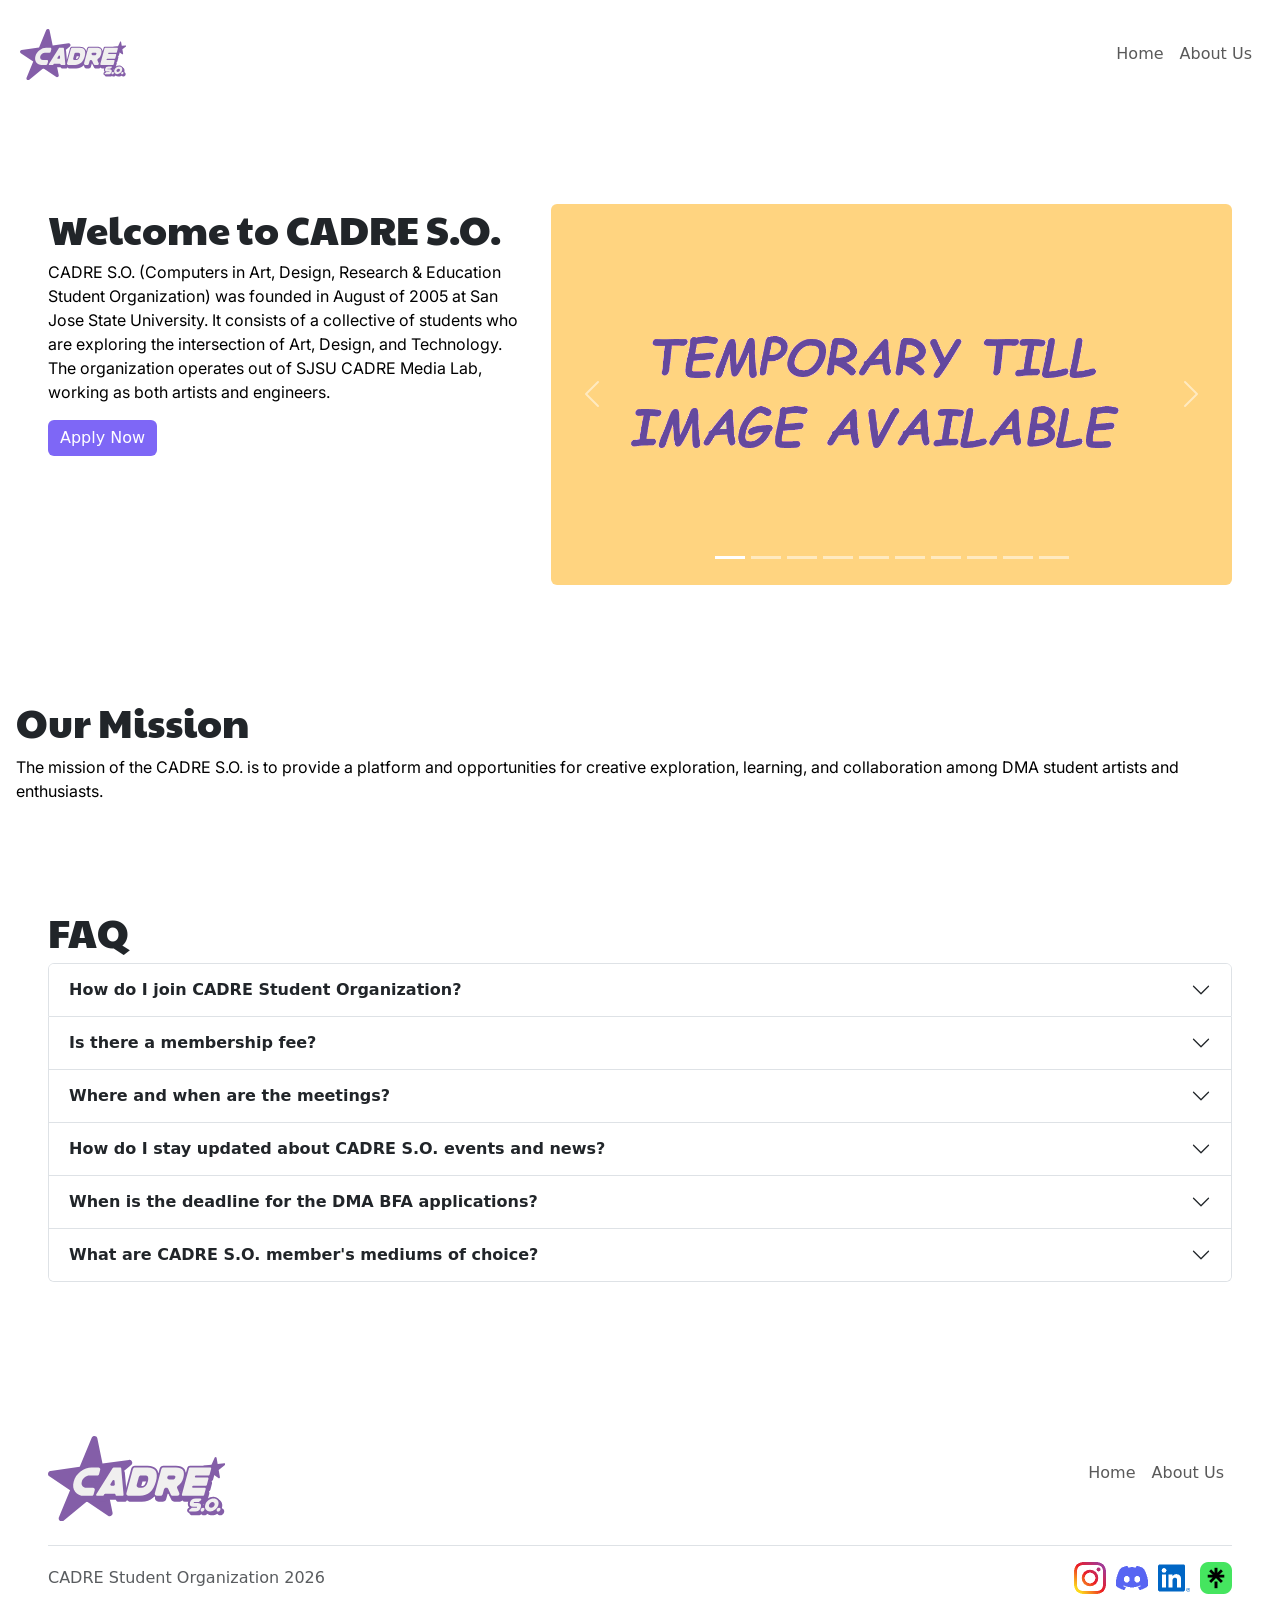
==== commit eeb43a33: "added photos added bryan and evee links added new team photos corrected <nav> head's <svg>" ====
--- a/index.html
+++ b/index.html
@@ -51,26 +51,7 @@
                 <!--<div class="img-wrapper">
                 <img src="cadreso-2024-logo.png"/>
               </div>-->
-                <svg xmlns="http://www.w3.org/2000/svg" id="Layer_2" data-name="Layer 2" viewBox="0 0 272.1 223.89"
-                    width="100px">
-                    <defs>
-                        <style>
-                        </style>
-                    </defs>
-                    <g id="Layer_1-2" data-name="Layer 1">
-                        <g>
-                            <polygon class="cls-1" points="82.01 73.12 95.09 71.14 85.21 51.27 82.01 73.12" />
-                            <path id="logo" class="cls-1"
-                                d="m271.99,49.34c-2.44-25.53-38.54-44.61-91.98-48.6-16-1.19-32.75-.94-49.8.75C55.26,8.93-3.1,42.49.13,76.31c2.44,25.53,38.54,44.61,91.98,48.6h0c1.82.14,3.68.19,5.52.28l-8.57,23.05,13.65,34.1,25.2,4.16-7.33,11.09,9.24.25-13.63,24.43,1.76,1.62,44.77-31.39-9.44-.46,3.63-3.52,46.46,3.51,1.08-1.06c3.3.22,6.61.44,9.91.66,9.23-9.15,18.46-18.3,27.69-27.45.63-12.44,1.25-24.88,1.88-37.32-6.02-8.26-12.05-16.52-18.07-24.78,29.8-14.31,47.95-33.48,46.11-52.74h.02ZM174.07,5.09c3.22.16,6.5.36,9.75.6l19.29,13.4,5.1,24-9.85,20.05,19.56,35.97c-2.25-.15-4.51-.3-6.76-.45l-1.28-1.03-9.21-.67-10.88-28.68-10.24,6.57,4.97,20.93-17.88-1.29-4.99-34.39c2.78,1.84,5.93,3.08,9.32,3.56.51.07,1.02.13,1.53.17,5.53.41,10.95-1.19,15.43-4.6,10.09-7.67,12.13-22.2,4.55-32.39-3.67-4.93-9.02-8.12-15.07-8.98-6.03-.86-12.07.71-16.96,4.43-1.43,1.08-2.67,2.32-3.77,3.65l-3.1-21.38c6.82,0,13.7.19,20.49.53h0Zm-1.08,30.45c-1.79-2.41-4.41-3.97-7.37-4.39-2.81-.41-5.58.3-7.9,1.92l-.18-1.26c1.25-2.4,3.02-4.57,5.31-6.31,3.7-2.81,8.18-4.14,12.74-3.8.42.03.85.08,1.27.14,5,.71,9.42,3.35,12.45,7.42h0c6.26,8.42,4.57,20.42-3.77,26.76-4.04,3.07-9,4.37-14.01,3.66-4.13-.59-7.85-2.51-10.74-5.46l-.17-1.16c.6.21,1.2.38,1.84.47.25.04.5.06.75.08,2.7.2,5.35-.58,7.54-2.25,2.39-1.82,3.94-4.46,4.36-7.45s-.33-5.97-2.13-8.38h0Zm-40.76,15.94c-1.79-2.41-4.41-3.97-7.37-4.39-2.97-.42-5.9.35-8.29,2.17-.21.16-.38.37-.58.54,1.24-3.17,3.31-6.06,6.2-8.26,3.81-2.9,8.35-4.12,12.76-3.79,5.25.39,10.3,2.98,13.7,7.55,3.03,4.08,4.31,9.1,3.6,14.16-.71,5.05-3.33,9.53-7.36,12.6-8.27,6.29-20.02,4.67-26.31-3.58.99.46,2.03.83,3.14.99.25.04.5.06.75.08,2.7.2,5.36-.58,7.54-2.25,2.39-1.82,3.94-4.46,4.36-7.45s-.33-5.97-2.13-8.38h0Zm-.4,28.38c5.34.4,10.84-1.08,15.44-4.58,4.24-3.22,7.17-7.73,8.44-12.86l1.01,6.94-4.05,24.12-25.92-1.88-4.95,3.13-4.87-22c4.01,4.28,9.36,6.71,14.9,7.12h0ZM112.85,8.51c4.75-.79,9.58-1.43,14.37-1.9l24.13,34.77c0,.33.02.66.04.98-7.67-9.71-21.7-11.57-31.6-4.03-3.9,2.96-6.58,6.96-7.98,11.32l-8.7-39.28c3.23-.7,6.5-1.32,9.74-1.86Zm-63.71,104.18c-20.87-6.74-38.34-19.01-42.47-29.84-1.36-3.58-1.65-7.26-1.65-7.3-.42-5.7,1.29-10.12,2.01-12,4.25-11.03,16.69-20.54,19.14-22.34,11.89-8.71,25.47-15.67,40.39-20.7l-.91,25.48c-4.35,1.59-9.73,3.15-14.94,4.65-5.57,1.61-11.32,3.27-15.89,5l-.92.35,4.44,33.93.69.26c3.95,1.5,8.97,3.1,13.83,4.65,4.5,1.43,9.14,2.91,12.9,4.3l-.27,17.58c-5.56-.96-11.05-2.31-16.34-4.01h0Zm45.94-27.02l-11.66,1.51.76,31.73-14.14-1.53,2.05-98.57c3.12-1.18,6.31-2.23,9.5-3.13,3.62-1.02,7.33-1.88,11.05-2.55l22.21,86-6.92,4.37-5.1,8.85-7.75-26.69h0Zm130.52,29.96l4.95,10.36-.68,34.11-28.04,27.54-46.45-3.51-12.08,11.7,6.82.33-23.82,16.71,10.66-19.1-8.6-.23,6.73-10.18-29.33-4.84-12.15-30.34,8.45-22.76,2.56-6.88.87-2.35,5.55-9.61,4.92-3.11,6.83-4.32,5.04-3.19,24.14,1.75,15.31,1.11,18.28,1.32,16.78,1.22,5.93.43,2.28,1.82,4.21,3.37,10.83,8.66h.01Zm-1-18.73l-19-88.33c9.14.9,17.75,3.02,25.64,6.31,2.48,1.04,5.72,2.84,11.07,5.82,2.16,1.2,4.65,2.59,7.57,4.19,1.37.75,2.7,1.58,3.98,2.48l-25.78,3.1,5.2,20.09,30.85-12.27c.79,1.16,2.26,3.46,2.91,5.53.49,1.57.69,3.72.77,4.94l-35.11,10.86,3.79,15.84,28.86-10.83c-.53,1-1.11,2.06-1.61,2.86-1.28,2.05-2.72,4.02-4.2,5.76-5.47,5.2-11.42,9.94-17.7,14.08-5.48,3.62-11.28,6.83-17.25,9.57h.01Z" />
-                            <path id="logo" class="cls-1"
-                                d="m144.61,133.28c2.09.11,4.55-.42,6.9-1.55,4.8-2.14,7.38-5.56,7.84-9.83.17-1.59.07-3.3-.35-5.12-1.27-5.26-4.03-9.37-8.3-11.55-2.96-1.51-6.64-2.1-11.09-1.46-5.26.88-10.25,3.2-14.45,6.14-2.34,1.64-4.42,3.46-6.17,5.35-1.69,1.82-3.06,3.69-4.02,5.49-.45.84-.84,1.67-1.1,2.47-.25.79-.4,1.58-.48,2.38-.49,5.2,2.71,10.52,8.75,15.47,1.73,1.38,3.48,2.5,5.08,3.84,3.49,2.72,6.4,6.06,7.72,8.44.15.46,0,.98-.57.99-.58.12-1.16-.19-1.45-.67-1.34-2.54-6.73-8.86-10.56-9.3-5.5-.5-11.45,4.31-7.14,12.56,3.63,7.37,12.59,14.16,22.14,16.4,11.7,2.74,18.22-5.82,18.92-15.44.84-12.84-12.69-20.88-19.04-25.96-2.4-2.32-3.99-4.92-4.76-7.02.76-.05,1.53-.12,2.3-.18,1.36,3.24,4.63,8.22,9.84,8.56h0Z" />
-                            <path id="logo" class="cls-1"
-                                d="m197.15,113.21c-2.94-1.96-6.18-3.63-9.66-4.9-.28-.1-.54-.22-.82-.32-6.56-1.37-12.39,1.57-17.08,6.84-1.59,1.79-3.05,3.82-4.36,6.08-11.53,19.93-11.33,55.28,12.67,55.05,15.18-2.29,33.28-18.65,35.41-31.89,2.63-10.41-4.33-22.97-16.17-30.85h.01Zm-7.9,13.6c-.71,8.11-2.32,18.92-4.53,28.57-.07.55-.71.87-1.3.86-.58-.12-1.12-.46-.92-.9,2.02-9.85,3.8-20.78,4.56-28.97.05-.55.1-1.09.15-1.64,0-.44.58-.68,1.16-.59s1.16.63,1.02,1.04c-.05.54-.09,1.08-.14,1.62h0Z" />
-                        </g>
-                    </g>
-                </svg>
-
-                <svg xmlns="http://www.w3.org/2000/svg" id="Layer_2" data-name="Layer 2"viewBox="0 0 1323.04 637.29">
+              <svg xmlns="http://www.w3.org/2000/svg" id="Layer_2" data-name="Layer 2" viewBox="0 0 1323.04 637.29">
                     <defs>
                         <style>
                             <!-- .cls-1 {
@@ -84,7 +65,8 @@
                             }
                         </style>
                     </defs>
-
+<g id="Layer_1-2" data-name="Layer 1">
+                        <g>
                     <path id="logo" class="cls-1"
                         d="M1257.83,162.16l8.13,47.12,48.97-5.36c7.33-.8,11.09,8.53,5.25,13.04l-46.68,35.99,9.16,53.08c1.11,6.44-6.14,10.98-11.45,7.17l-39.28-28.21-44.22,34.09c-6.01,4.64-14.23-1.85-11.11-8.77l22.1-49.17-38.29-27.49c-5.44-3.9-3.19-12.46,3.46-13.18l55.86-6.11,24.24-53.93c2.95-6.57,12.63-5.35,13.85,1.75Z" />
                     <path id="logo" class="cls-1"
@@ -101,9 +83,31 @@
                         d="M1283.94,592.17c-7.93,0-14.72-3.31-19.14-9.32-.62-.85-1.18-1.72-1.67-2.63-12.33,7.93-25.47,11.95-39.17,11.95s-25.81-4.3-34.79-12.54c-1.62,2.06-3.53,3.96-5.71,5.69-5.75,4.54-12.11,6.85-18.92,6.85-7.7,0-14.33-3.12-18.75-8.81-9.07,5.85-20.35,8.81-33.56,8.81h-37.19c-8.87,0-16.47-5.41-19.38-13.79-2.91-8.38-.29-17.34,6.67-22.83l8.54-6.74c-1.82-1.46-3.43-3.12-4.84-4.96-6.58-8.58-7.98-20.16-4.15-34.4,3.53-13.24,10.21-23.48,19.84-30.42,9.39-6.77,21.42-10.2,35.74-10.2h33.7c8.87,0,16.47,5.41,19.38,13.79,2.91,8.38.29,17.34-6.67,22.83l-6.78,5.35c2.6,1.78,4.85,3.9,6.73,6.34,4.48,5.83,6.55,13.04,6.19,21.51.66-.04,1.32-.07,1.99-.07.59,0,1.18.02,1.76.06.34-3.71,1.03-7.54,2.09-11.47,4.28-16.13,13.69-30.03,27.96-41.27,14.35-11.32,29.94-17.06,46.31-17.06,17.5,0,31.69,6.76,41.05,19.56,9.35,12.77,11.75,28.05,7.14,45.41-.48,1.79-1.03,3.56-1.64,5.3,5.65,1.15,10.47,4.17,13.87,8.8,3.03,4.12,6.1,11.07,3.53,20.77-.01.05-.03.1-.04.14-1.81,6.52-5.57,12.08-11.18,16.51-5.75,4.55-12.12,6.85-18.92,6.85ZM1242.65,522.43c-1.8,0-4.63.35-8.47,3.38-3.01,2.38-4.8,4.92-5.62,8.01,0,.03-.02.06-.03.09-.73,2.66-.17,3.43.1,3.79.29.4.65.89,2.79.89,1.8,0,4.63-.35,8.47-3.38,3.03-2.39,4.84-4.95,5.7-8.05.7-2.67.12-3.46-.16-3.84-.29-.39-.65-.89-2.79-.89Z" />
                     <path id="logo" class="cls-2"
                         d="M1085.72,528.26c-23.25,0-32.04-10.55-26.36-31.66,5.53-20.74,19.92-31.11,43.17-31.11h33.7c7.27,0,10.46,9.18,4.75,13.68l-15.93,12.57c-1.35,1.07-3.03,1.65-4.75,1.65h-25.24c-4.65,0-7.25,1.07-7.81,3.21-.7,2.51,1.28,3.77,5.93,3.77h20.92c23.25,0,32.11,10.37,26.57,31.11-5.67,21.11-20.13,31.66-43.38,31.66h-37.19c-7.27,0-10.46-9.18-4.75-13.68l15.93-12.57c1.35-1.07,3.03-1.65,4.75-1.65h28.73c4.65,0,7.32-1.26,8.02-3.77.56-2.14-1.49-3.21-6.14-3.21h-20.92ZM1149.61,563.13c-3.86,0-6.79-1.36-8.79-4.08-2-2.72-2.47-6.01-1.4-9.87,1.02-3.86,3.25-7.15,6.7-9.87,3.44-2.72,7.09-4.08,10.95-4.08s6.79,1.36,8.79,4.08c2,2.72,2.49,6.01,1.46,9.87-1.07,3.86-3.32,7.15-6.77,9.87-3.44,2.72-7.09,4.08-10.95,4.08ZM1209.03,563.13c-13.48,0-23.71-4.77-30.69-14.3-6.97-9.53-8.65-21.04-5.02-34.52,3.58-13.48,11.41-24.99,23.5-34.52,12.09-9.53,24.88-14.3,38.36-14.3s23.71,4.77,30.69,14.3c6.97,9.53,8.67,21.04,5.09,34.52-3.63,13.49-11.49,24.99-23.57,34.52-12.09,9.53-24.88,14.3-38.36,14.3ZM1232.92,529.09c5.18-4.09,8.57-9.02,10.15-14.79,1.53-5.76.8-10.69-2.2-14.79-3-4.09-7.38-6.14-13.15-6.14s-11.24,2.05-16.43,6.14c-5.18,4.09-8.54,9.02-10.08,14.79-1.58,5.77-.87,10.7,2.13,14.79,3,4.09,7.38,6.14,13.15,6.14s11.24-2.05,16.43-6.14ZM1269.01,563.13c-3.86,0-6.79-1.36-8.79-4.08-2-2.72-2.46-6.01-1.39-9.87,1.02-3.86,3.25-7.15,6.7-9.87,3.44-2.72,7.09-4.08,10.95-4.08s6.79,1.36,8.79,4.08c2,2.72,2.49,6.01,1.46,9.87-1.07,3.86-3.32,7.15-6.76,9.87-3.44,2.72-7.09,4.08-10.95,4.08Z" />
-
+</g>
+                    </g>
+                
                 </svg>
 
+                <svg xmlns="http://www.w3.org/2000/svg" id="Layer_2" data-name="Layer 2" viewBox="0 0 272.1 223.89"
+                    width="100px">
+                    <!-- <defs>
+                        <style>
+                        </style>
+                    </defs>
+                    <g id="Layer_1-2" data-name="Layer 1">
+                        <g>
+                            <polygon class="cls-1" points="82.01 73.12 95.09 71.14 85.21 51.27 82.01 73.12" />
+                            <path id="logo" class="cls-1"
+                                d="m271.99,49.34c-2.44-25.53-38.54-44.61-91.98-48.6-16-1.19-32.75-.94-49.8.75C55.26,8.93-3.1,42.49.13,76.31c2.44,25.53,38.54,44.61,91.98,48.6h0c1.82.14,3.68.19,5.52.28l-8.57,23.05,13.65,34.1,25.2,4.16-7.33,11.09,9.24.25-13.63,24.43,1.76,1.62,44.77-31.39-9.44-.46,3.63-3.52,46.46,3.51,1.08-1.06c3.3.22,6.61.44,9.91.66,9.23-9.15,18.46-18.3,27.69-27.45.63-12.44,1.25-24.88,1.88-37.32-6.02-8.26-12.05-16.52-18.07-24.78,29.8-14.31,47.95-33.48,46.11-52.74h.02ZM174.07,5.09c3.22.16,6.5.36,9.75.6l19.29,13.4,5.1,24-9.85,20.05,19.56,35.97c-2.25-.15-4.51-.3-6.76-.45l-1.28-1.03-9.21-.67-10.88-28.68-10.24,6.57,4.97,20.93-17.88-1.29-4.99-34.39c2.78,1.84,5.93,3.08,9.32,3.56.51.07,1.02.13,1.53.17,5.53.41,10.95-1.19,15.43-4.6,10.09-7.67,12.13-22.2,4.55-32.39-3.67-4.93-9.02-8.12-15.07-8.98-6.03-.86-12.07.71-16.96,4.43-1.43,1.08-2.67,2.32-3.77,3.65l-3.1-21.38c6.82,0,13.7.19,20.49.53h0Zm-1.08,30.45c-1.79-2.41-4.41-3.97-7.37-4.39-2.81-.41-5.58.3-7.9,1.92l-.18-1.26c1.25-2.4,3.02-4.57,5.31-6.31,3.7-2.81,8.18-4.14,12.74-3.8.42.03.85.08,1.27.14,5,.71,9.42,3.35,12.45,7.42h0c6.26,8.42,4.57,20.42-3.77,26.76-4.04,3.07-9,4.37-14.01,3.66-4.13-.59-7.85-2.51-10.74-5.46l-.17-1.16c.6.21,1.2.38,1.84.47.25.04.5.06.75.08,2.7.2,5.35-.58,7.54-2.25,2.39-1.82,3.94-4.46,4.36-7.45s-.33-5.97-2.13-8.38h0Zm-40.76,15.94c-1.79-2.41-4.41-3.97-7.37-4.39-2.97-.42-5.9.35-8.29,2.17-.21.16-.38.37-.58.54,1.24-3.17,3.31-6.06,6.2-8.26,3.81-2.9,8.35-4.12,12.76-3.79,5.25.39,10.3,2.98,13.7,7.55,3.03,4.08,4.31,9.1,3.6,14.16-.71,5.05-3.33,9.53-7.36,12.6-8.27,6.29-20.02,4.67-26.31-3.58.99.46,2.03.83,3.14.99.25.04.5.06.75.08,2.7.2,5.36-.58,7.54-2.25,2.39-1.82,3.94-4.46,4.36-7.45s-.33-5.97-2.13-8.38h0Zm-.4,28.38c5.34.4,10.84-1.08,15.44-4.58,4.24-3.22,7.17-7.73,8.44-12.86l1.01,6.94-4.05,24.12-25.92-1.88-4.95,3.13-4.87-22c4.01,4.28,9.36,6.71,14.9,7.12h0ZM112.85,8.51c4.75-.79,9.58-1.43,14.37-1.9l24.13,34.77c0,.33.02.66.04.98-7.67-9.71-21.7-11.57-31.6-4.03-3.9,2.96-6.58,6.96-7.98,11.32l-8.7-39.28c3.23-.7,6.5-1.32,9.74-1.86Zm-63.71,104.18c-20.87-6.74-38.34-19.01-42.47-29.84-1.36-3.58-1.65-7.26-1.65-7.3-.42-5.7,1.29-10.12,2.01-12,4.25-11.03,16.69-20.54,19.14-22.34,11.89-8.71,25.47-15.67,40.39-20.7l-.91,25.48c-4.35,1.59-9.73,3.15-14.94,4.65-5.57,1.61-11.32,3.27-15.89,5l-.92.35,4.44,33.93.69.26c3.95,1.5,8.97,3.1,13.83,4.65,4.5,1.43,9.14,2.91,12.9,4.3l-.27,17.58c-5.56-.96-11.05-2.31-16.34-4.01h0Zm45.94-27.02l-11.66,1.51.76,31.73-14.14-1.53,2.05-98.57c3.12-1.18,6.31-2.23,9.5-3.13,3.62-1.02,7.33-1.88,11.05-2.55l22.21,86-6.92,4.37-5.1,8.85-7.75-26.69h0Zm130.52,29.96l4.95,10.36-.68,34.11-28.04,27.54-46.45-3.51-12.08,11.7,6.82.33-23.82,16.71,10.66-19.1-8.6-.23,6.73-10.18-29.33-4.84-12.15-30.34,8.45-22.76,2.56-6.88.87-2.35,5.55-9.61,4.92-3.11,6.83-4.32,5.04-3.19,24.14,1.75,15.31,1.11,18.28,1.32,16.78,1.22,5.93.43,2.28,1.82,4.21,3.37,10.83,8.66h.01Zm-1-18.73l-19-88.33c9.14.9,17.75,3.02,25.64,6.31,2.48,1.04,5.72,2.84,11.07,5.82,2.16,1.2,4.65,2.59,7.57,4.19,1.37.75,2.7,1.58,3.98,2.48l-25.78,3.1,5.2,20.09,30.85-12.27c.79,1.16,2.26,3.46,2.91,5.53.49,1.57.69,3.72.77,4.94l-35.11,10.86,3.79,15.84,28.86-10.83c-.53,1-1.11,2.06-1.61,2.86-1.28,2.05-2.72,4.02-4.2,5.76-5.47,5.2-11.42,9.94-17.7,14.08-5.48,3.62-11.28,6.83-17.25,9.57h.01Z" />
+                            <path id="logo" class="cls-1"
+                                d="m144.61,133.28c2.09.11,4.55-.42,6.9-1.55,4.8-2.14,7.38-5.56,7.84-9.83.17-1.59.07-3.3-.35-5.12-1.27-5.26-4.03-9.37-8.3-11.55-2.96-1.51-6.64-2.1-11.09-1.46-5.26.88-10.25,3.2-14.45,6.14-2.34,1.64-4.42,3.46-6.17,5.35-1.69,1.82-3.06,3.69-4.02,5.49-.45.84-.84,1.67-1.1,2.47-.25.79-.4,1.58-.48,2.38-.49,5.2,2.71,10.52,8.75,15.47,1.73,1.38,3.48,2.5,5.08,3.84,3.49,2.72,6.4,6.06,7.72,8.44.15.46,0,.98-.57.99-.58.12-1.16-.19-1.45-.67-1.34-2.54-6.73-8.86-10.56-9.3-5.5-.5-11.45,4.31-7.14,12.56,3.63,7.37,12.59,14.16,22.14,16.4,11.7,2.74,18.22-5.82,18.92-15.44.84-12.84-12.69-20.88-19.04-25.96-2.4-2.32-3.99-4.92-4.76-7.02.76-.05,1.53-.12,2.3-.18,1.36,3.24,4.63,8.22,9.84,8.56h0Z" />
+                            <path id="logo" class="cls-1"
+                                d="m197.15,113.21c-2.94-1.96-6.18-3.63-9.66-4.9-.28-.1-.54-.22-.82-.32-6.56-1.37-12.39,1.57-17.08,6.84-1.59,1.79-3.05,3.82-4.36,6.08-11.53,19.93-11.33,55.28,12.67,55.05,15.18-2.29,33.28-18.65,35.41-31.89,2.63-10.41-4.33-22.97-16.17-30.85h.01Zm-7.9,13.6c-.71,8.11-2.32,18.92-4.53,28.57-.07.55-.71.87-1.3.86-.58-.12-1.12-.46-.92-.9,2.02-9.85,3.8-20.78,4.56-28.97.05-.55.1-1.09.15-1.64,0-.44.58-.68,1.16-.59s1.16.63,1.02,1.04c-.05.54-.09,1.08-.14,1.62h0Z" />
+                        </g>
+                    </g> -->
+                </svg>
+
+                
             </a>
 
             <ul class="navbar-nav">
@@ -119,9 +123,9 @@
                 <!-- <li class="nav-item">
                     <a class="nav-link" href="./makerfaire2024.html">MakerFaire 2024</a>
                 </li> -->
-                <li class="nav-item">
+                <!-- <li class="nav-item">
                     <a class="nav-link" href="./events.html">Events</a>
-                </li>
+                </li> -->
             </ul>
         </div>
     </nav>
@@ -495,9 +499,9 @@
                         <!-- <li class="nav-item">
                             <a class="nav-link" href="./makerfaire2024.html">MakerFaire 2024</a>
                         </li> -->
-                        <li class="nav-item">
+                        <!-- <li class="nav-item">
                             <a class="nav-link" href="./events.html">Events</a>
-                        </li>
+                        </li> -->
                     </ul>
                 </nav>
             </div>
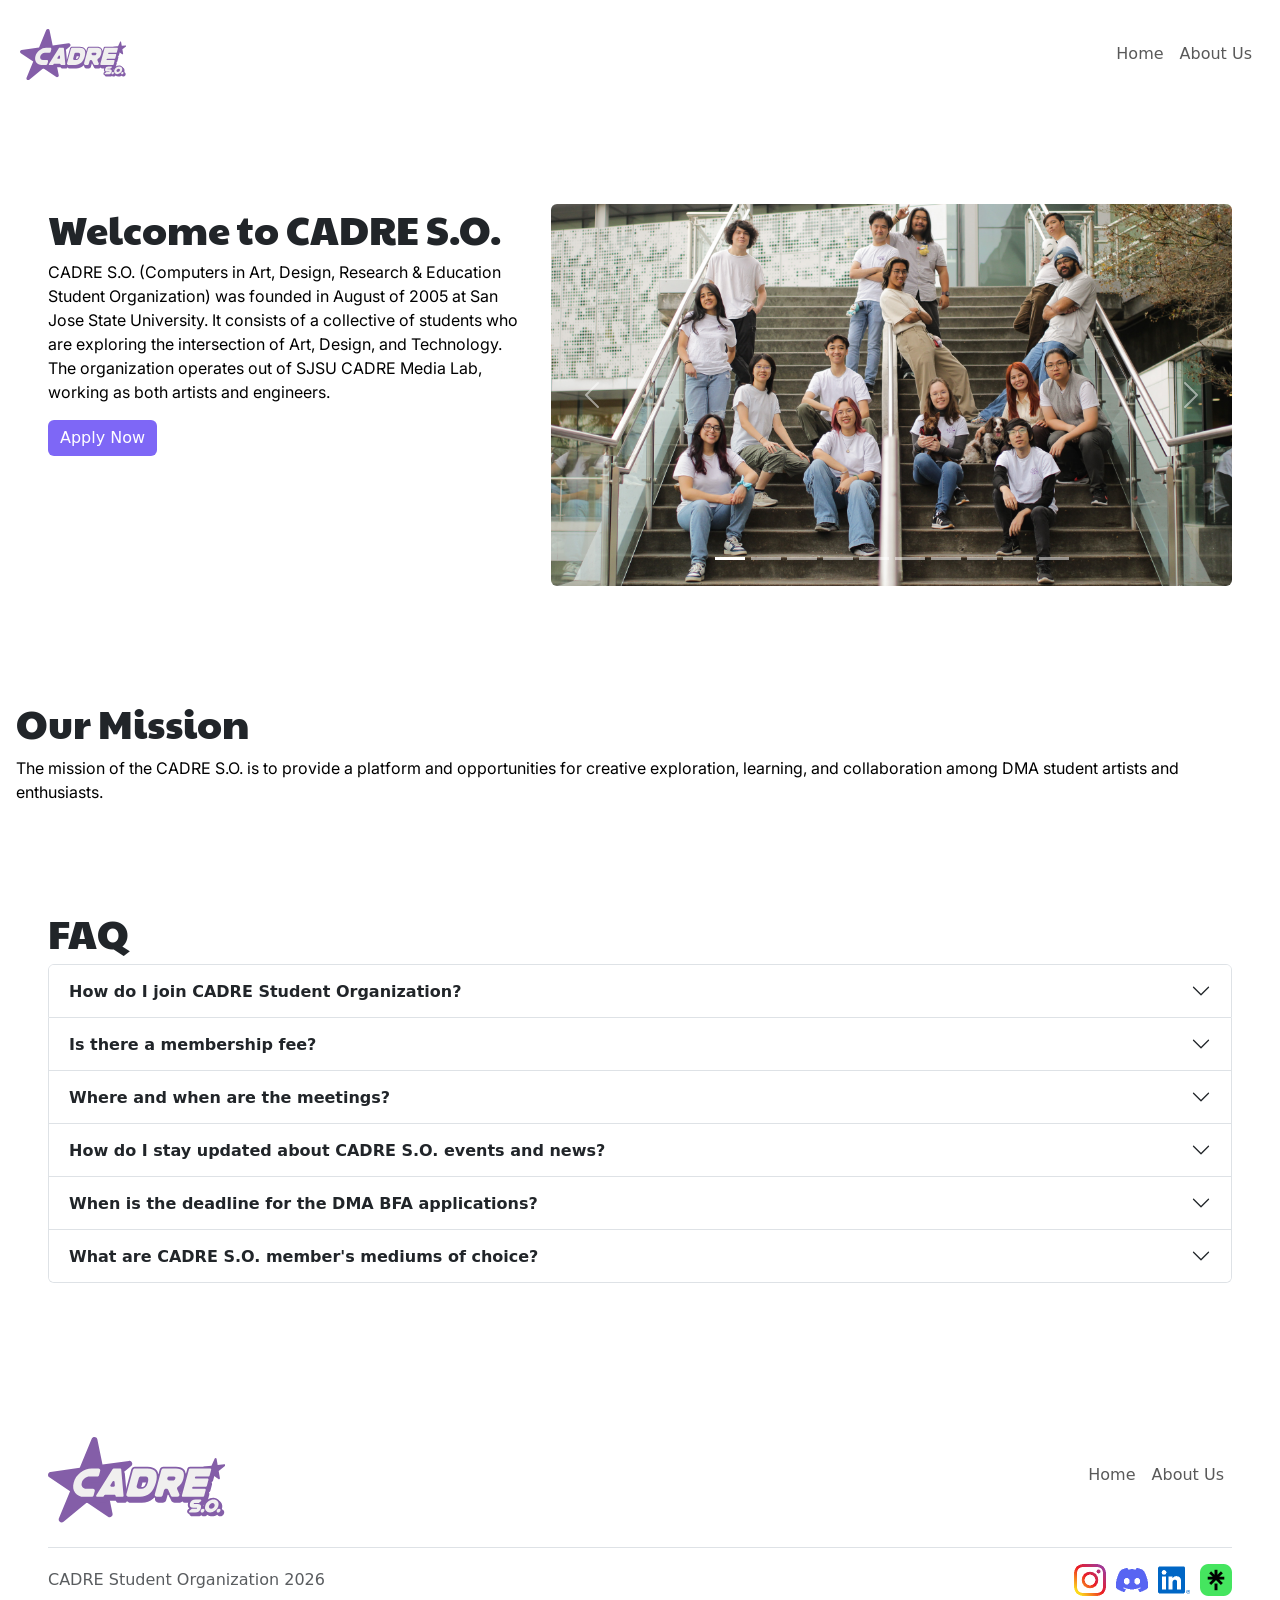
==== commit 1cd78708: "new photos added members photos added carousel photos" ====
--- a/index.html
+++ b/index.html
@@ -175,10 +175,10 @@
                 <!-- The slideshow/carousel -->
                 <div class="carousel-inner">
                     <div class="carousel-item active">
-                        <img src="images/temp.png" alt="cadre1" class="d-block img-fluid rounded" style="width:100%">
-                    </div>
-                    <div class="carousel-item">
-                        <img src="images/temp.png" alt="cadre2" class="d-block img-fluid rounded" style="width:100%">
+                        <img src="images/carousel-images/spr26-team.jpg" alt="cadre1" class="d-block img-fluid rounded" style="width:100%">
+                    </div>
+                    <div class="carousel-item">
+                        <img src="images/carousel-images/IMG_6948-scaled.jpg" alt="cadre2" class="d-block img-fluid rounded" style="width:100%">
                     </div>
                     <div class="carousel-item">
                         <img src="images/carousel-images/IMG_1499.JPG" alt="cadre2" class="d-block img-fluid rounded"
@@ -197,13 +197,13 @@
                             style="width:100%">
                     </div>
                     <div class="carousel-item">
-                        <img src="images/temp.png" alt="cadre2" class="d-block img-fluid rounded" style="width:100%">
-                    </div>
-                    <div class="carousel-item">
-                        <img src="images/temp.png" alt="cadre2" class="d-block img-fluid rounded" style="width:100%">
-                    </div>
-                    <div class="carousel-item">
-                        <img src="images/temp.png" alt="cadre2" class="d-block img-fluid rounded" style="width:100%">
+                        <img src="images/carousel-images/blot.gif" alt="cadre2" class="d-block img-fluid rounded" style="width:100%">
+                    </div>
+                    <div class="carousel-item">
+                        <img src="images/carousel-images/IMG_6960-scaled.jpg" alt="cadre2" class="d-block img-fluid rounded" style="width:100%">
+                    </div>
+                    <div class="carousel-item">
+                        <img src="images/carousel-images/IMG_6957-scaled.jpg" alt="cadre2" class="d-block img-fluid rounded" style="width:100%">
                     </div>
                     <!-- <div class="carousel-item">
                         <img src="images/carousel-images/IMG_6185.jpg" alt="cadre2" class="d-block img-fluid rounded"
@@ -355,7 +355,7 @@
                 <div id="collapseThree" class="accordion-collapse collapse" aria-labelledby="headingThree"
                     data-bs-parent="#accordionFaq">
                     <div class="accordion-body">
-                        Our meetings are held at room 237 of the Art and Design building on Tuesday's @ 6:30pm.
+                        Our meetings are held in room 237 of the Art and Design building on Tuesday's @ 6:30pm.
                     </div>
                 </div>
             </div>
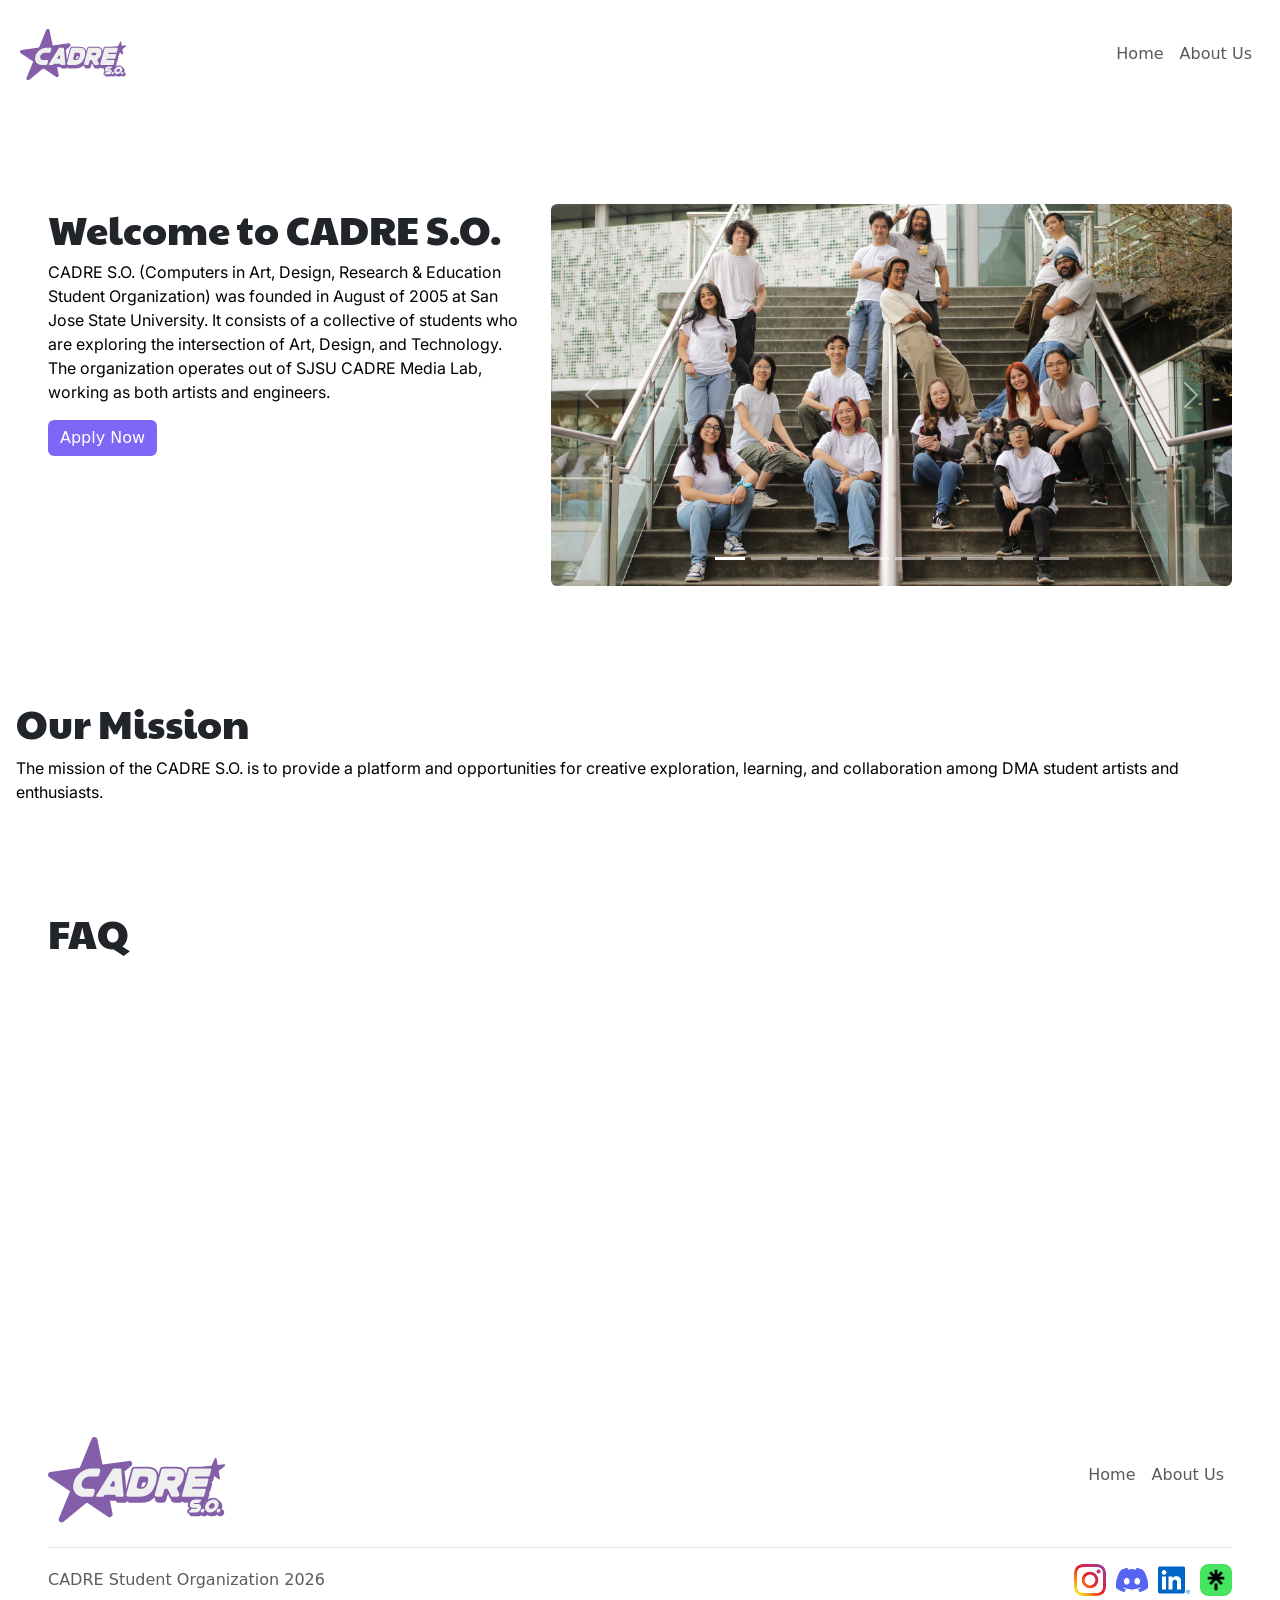
==== commit 01416beb: "Update index.html" ====
--- a/index.html
+++ b/index.html
@@ -51,7 +51,7 @@
                 <!--<div class="img-wrapper">
                 <img src="cadreso-2024-logo.png"/>
               </div>-->
-              <svg xmlns="http://www.w3.org/2000/svg" id="Layer_2" data-name="Layer 2" viewBox="0 0 1323.04 637.29">
+                <svg xmlns="http://www.w3.org/2000/svg" id="Layer_2" data-name="Layer 2" viewBox="0 0 1323.04 637.29">
                     <defs>
                         <style>
                             <!-- .cls-1 {
@@ -65,27 +65,27 @@
                             }
                         </style>
                     </defs>
-<g id="Layer_1-2" data-name="Layer 1">
+                    <g id="Layer_1-2" data-name="Layer 1">
                         <g>
-                    <path id="logo" class="cls-1"
-                        d="M1257.83,162.16l8.13,47.12,48.97-5.36c7.33-.8,11.09,8.53,5.25,13.04l-46.68,35.99,9.16,53.08c1.11,6.44-6.14,10.98-11.45,7.17l-39.28-28.21-44.22,34.09c-6.01,4.64-14.23-1.85-11.11-8.77l22.1-49.17-38.29-27.49c-5.44-3.9-3.19-12.46,3.46-13.18l55.86-6.11,24.24-53.93c2.95-6.57,12.63-5.35,13.85,1.75Z" />
-                    <path id="logo" class="cls-1"
-                        d="M367.97,17.62l38.63,188.39,197.07-27.83c22.05-3.12,34.29,24.71,17.08,38.86l-181.33,149.07,42.29,206.28c3.96,19.33-17.51,33.73-33.89,22.73l-157.94-106.08-174.07,143.1c-17.71,14.56-43.12-4.24-34.38-25.43l83.21-201.79L9.77,300.89c-16.78-11.27-10.81-37.3,9.21-40.13l217.8-30.76L326,13.65c8.29-20.11,37.61-17.33,41.98,3.98Z" />
-                    <path id="logo" class="cls-1"
-                        d="M1006.4,459.36c-6.4,0-12.31-2.91-16.2-7.99-.82-1.07-1.52-2.19-2.11-3.37-5.27,7.14-13.56,11.36-22.52,11.36h-35.02c-11,0-21.02-6.48-25.53-16.51l-19.23-42.74c-.37-.83-1.2-1.36-2.1-1.36h-3.27c-1.04,0-1.96.7-2.23,1.71l-10.2,38.14c-3.27,12.23-14.39,20.76-27.05,20.76h-29.23c-8.77,0-16.87-3.99-22.21-10.95-5.34-6.96-7.1-15.81-4.83-24.29l4.32-16.15c-5.83,8.19-12.25,15.41-19.26,21.63-22.23,19.75-50.44,29.76-83.84,29.76h-86.05c-8.84,0-17-4.02-22.38-11.03-.7-.92-1.34-1.86-1.92-2.84-.93,2.59-2.36,5.01-4.26,7.08-3.95,4.32-9.57,6.8-15.42,6.8h-44.21c-9.48,0-17.59-6.37-20.1-15.15h-62.05l-3,5c-3.76,6.26-10.62,10.15-17.93,10.15h-41.51c-7.6,0-14.6-4.13-18.28-10.77-.09-.16-.17-.31-.25-.47-4.88,6.89-12.91,11.24-21.71,11.24h-57.63c-33.48,0-59.41-12.22-77.04-36.32-17.5-23.91-21.85-52.82-12.95-85.93,8.46-31.87,27.14-59.39,55.52-81.76,28.47-22.44,59.18-33.82,91.3-33.82h50.27c8.33,0,16.02,3.79,21.1,10.4,5.07,6.61,6.75,15.02,4.6,23.07l-8.86,33.11c-3.11,11.61-13.67,19.73-25.7,19.73h-57.63c-9.64,0-18.71,3.46-27.73,10.57-9.11,7.19-14.81,15.48-17.44,25.35,0,.03-.02.06-.03.09-3.15,11.48-.03,17.56,2.59,21.13,2.54,3.47,7.2,8.08,18.2,8.08h50.27c8.33,0,16.02,3.79,21.1,10.4,5.07,6.61,6.75,15.02,4.6,23.07l-.75,2.81,111.24-177.99c3.85-6.15,10.47-9.83,17.73-9.83h48.77c10.9,0,19.85,8.19,20.82,19.05l15.63,175.03,46.38-173.17c3.3-12.31,14.5-20.91,27.25-20.91h94.28c31.53,0,54.44,9.01,68.09,26.79,6.46,8.41,10.73,18.7,12.73,30.68l9.83-36.72c3.27-12.22,14.39-20.75,27.05-20.75h94.44c28.9,0,49.58,7.84,61.45,23.32,7.4,9.65,11.11,21.94,11.1,36.73l12.03-44.91c2.39-8.91,10.5-15.14,19.73-15.14h151c6.4,0,12.3,2.91,16.2,7.99,3.9,5.08,5.18,11.53,3.53,17.71l-12.16,45.46c-1.6,6-5.8,10.78-11.18,13.26,3.51,4.97,4.62,11.13,3.04,17.04l-12.16,45.46c-1.6,6-5.8,10.78-11.18,13.26,3.51,4.97,4.62,11.13,3.03,17.04l-12.16,45.46c-2.39,8.92-10.5,15.14-19.73,15.14h-151ZM1010.35,345.29c-8.58,15.88-19.88,28.33-33.79,37.19-.98.62-1.35,1.84-.88,2.89l14.96,33.46,19.7-73.55ZM692.82,307.83c-1.14,0-2.14.77-2.43,1.86l-16.15,60.2c-.27.99.09,1.73.43,2.18.34.45.97.98,2,.98h25.43c5.06,0,20.47,0,30.18-35.96,5.45-20.46,2.01-26.34,1.26-27.31-1.24-1.62-4.52-1.96-7.05-1.96h-33.68ZM485.34,357.9l-.38-5.88-3.53,5.88h3.91ZM904.79,307.83c-1.04,0-1.96.7-2.23,1.71-.25.91.08,1.59.4,2,.32.41.89.9,1.83.9h25.67c3.62,0,5.28-.73,6.54-4.62h-32.21Z" />
-                    <path id="logo" class="cls-1"
-                        d="M1020.52,491.21c-6.4,0-12.31-2.91-16.2-7.99-.82-1.07-1.52-2.19-2.11-3.37-5.27,7.14-13.56,11.36-22.52,11.36h-35.02c-11,0-21.02-6.48-25.53-16.51l-19.23-42.74c-.37-.83-1.2-1.36-2.1-1.36h-3.27c-1.04,0-1.96.7-2.23,1.71l-10.2,38.14c-3.27,12.23-14.39,20.76-27.05,20.76h-29.23c-8.77,0-16.87-3.99-22.21-10.95-5.34-6.96-7.1-15.81-4.83-24.29l4.32-16.15c-5.83,8.19-12.25,15.41-19.26,21.63-22.23,19.75-50.44,29.76-83.84,29.76h-86.05c-8.84,0-17-4.02-22.38-11.03-.7-.92-1.34-1.86-1.92-2.84-.93,2.59-2.36,5.01-4.26,7.08-3.95,4.32-9.57,6.8-15.42,6.8h-44.21c-9.48,0-17.59-6.37-20.1-15.15h-62.05l-3,5c-3.76,6.26-10.62,10.15-17.93,10.15h-41.51c-7.6,0-14.6-4.13-18.28-10.77-.09-.16-.17-.31-.25-.47-4.88,6.89-12.91,11.24-21.71,11.24h-57.63c-33.48,0-59.41-12.22-77.04-36.32-17.5-23.91-21.85-52.82-12.95-85.93,8.46-31.87,27.14-59.39,55.52-81.76,28.47-22.44,59.18-33.82,91.3-33.82h50.27c8.33,0,16.02,3.79,21.1,10.4,5.07,6.61,6.75,15.02,4.6,23.07l-8.86,33.11c-3.11,11.61-13.67,19.73-25.7,19.73h-57.63c-9.64,0-18.71,3.46-27.73,10.57-9.11,7.19-14.81,15.48-17.44,25.35,0,.03-.02.06-.03.09-3.15,11.48-.03,17.56,2.59,21.13,2.54,3.47,7.2,8.08,18.2,8.08h50.27c8.33,0,16.02,3.79,21.1,10.4,5.07,6.61,6.75,15.02,4.6,23.07l-.75,2.81,111.24-177.99c3.85-6.15,10.47-9.83,17.73-9.83h48.77c10.9,0,19.85,8.19,20.82,19.05l15.63,175.03,46.38-173.17c3.3-12.31,14.5-20.91,27.25-20.91h94.28c31.53,0,54.44,9.01,68.09,26.79,6.46,8.41,10.73,18.7,12.73,30.68l9.83-36.72c3.27-12.22,14.39-20.75,27.05-20.75h94.44c28.9,0,49.58,7.84,61.45,23.32,7.4,9.65,11.11,21.94,11.1,36.73l12.03-44.91c2.39-8.91,10.5-15.14,19.73-15.14h151c6.4,0,12.3,2.91,16.2,7.99,3.9,5.08,5.18,11.53,3.53,17.71l-12.16,45.46c-1.6,6-5.8,10.78-11.18,13.26,3.51,4.97,4.62,11.13,3.04,17.04l-12.16,45.46c-1.6,6-5.8,10.78-11.18,13.26,3.51,4.97,4.62,11.13,3.03,17.04l-12.16,45.46c-2.39,8.92-10.5,15.14-19.73,15.14h-151ZM1024.46,377.13c-8.58,15.88-19.88,28.33-33.79,37.19-.98.62-1.35,1.84-.88,2.89l14.96,33.46,19.7-73.55ZM706.94,339.68c-1.14,0-2.14.77-2.43,1.86l-16.15,60.2c-.27.99.09,1.73.43,2.18.34.45.97.98,2,.98h25.43c5.06,0,20.47,0,30.18-35.96,5.45-20.46,2.01-26.34,1.26-27.31-1.24-1.62-4.52-1.96-7.05-1.96h-33.68ZM499.45,389.75l-.38-5.88-3.53,5.88h3.91ZM918.9,339.68c-1.04,0-1.96.7-2.23,1.71-.25.91.08,1.59.4,2,.32.41.89.9,1.83.9h25.67c3.62,0,5.28-.73,6.54-4.62h-32.21Z" />
-                    <path id="logo" class="cls-2"
-                        d="M326,234.37h50.27c9.04,0,15.62,8.57,13.29,17.31l-8.86,33.11c-1.61,6.02-7.06,10.2-13.29,10.2h-57.63c-12.53,0-24.42,4.45-35.69,13.33-11.27,8.89-18.56,19.6-21.9,32.13-3.44,12.53-1.89,23.24,4.62,32.12,6.52,8.89,16.04,13.33,28.56,13.33h50.27c9.04,0,15.62,8.57,13.29,17.31l-8.86,33.11c-1.61,6.02-7.06,10.2-13.29,10.2h-57.63c-29.3,0-51.52-10.35-66.67-31.06-15.15-20.71-18.79-45.71-10.91-75.01,7.78-29.3,24.8-54.3,51.07-75.01,26.26-20.71,54.04-31.06,83.34-31.06ZM419.87,435.28l-4.4,7.33c-1.46,2.43-4.08,3.91-6.91,3.91h-41.51c-6.33,0-10.19-6.96-6.83-12.33l122.52-196.03c1.47-2.36,4.06-3.79,6.83-3.79h48.77c4.17,0,7.66,3.19,8.03,7.34l17.5,196.03c.42,4.72-3.29,8.78-8.03,8.78h-44.21c-4.26,0-7.79-3.32-8.04-7.58h0c-.26-4.26-3.78-7.58-8.04-7.58h-68.77c-2.83,0-5.45,1.49-6.91,3.91ZM498.49,362.17l-1.71-26.28c-.51-7.89-10.89-10.4-14.95-3.62l-15.77,26.28c-3.22,5.37.65,12.21,6.91,12.21h17.47c4.66,0,8.34-3.94,8.04-8.58ZM584.99,427.18l48.6-181.42c1.8-6.72,7.89-11.39,14.84-11.39h94.28c60.61,0,81.47,35.36,62.58,106.07-18.99,70.72-58.79,106.07-119.41,106.07h-86.05c-10.1,0-17.45-9.58-14.84-19.34ZM677.98,306.36l-16.15,60.2c-2.62,9.76,4.73,19.34,14.84,19.34h25.43c20.2,0,34.4-15.15,42.58-45.46,8.08-30.31,2.02-45.46-18.18-45.46h-33.68c-6.95,0-13.04,4.67-14.84,11.38ZM883.69,385.9h-3.27c-6.86,0-12.87,4.61-14.64,11.24l-10.2,38.14c-1.77,6.63-7.78,11.24-14.64,11.24h-29.23c-9.96,0-17.21-9.45-14.64-19.07l48.71-181.84c1.77-6.63,7.78-11.23,14.64-11.23h94.44c50.51,0,69,25.26,55.46,75.77-7.67,28.62-21.22,49.12-40.66,61.51-6.34,4.04-8.77,12.1-5.7,18.97l15.46,34.56c4.48,10.02-2.85,21.34-13.83,21.34h-35.02c-5.96,0-11.37-3.5-13.82-8.93l-19.23-42.74c-2.45-5.44-7.86-8.93-13.82-8.93ZM890.16,306.19h0c-2.6,9.63,4.65,19.1,14.63,19.1h25.67c10.1,0,16.52-5.05,19.24-15.15,2.73-10.1-.96-15.15-11.06-15.15h-33.86c-6.85,0-12.84,4.59-14.63,11.2ZM1217.49,243.91l-12.16,45.46c-.89,3.31-3.89,5.62-7.32,5.62h-94.45c-3.42,0-6.42,2.3-7.31,5.6h0c-1.3,4.82,2.33,9.55,7.31,9.55h86.31c4.98,0,8.61,4.72,7.32,9.53l-12.16,45.46c-.89,3.31-3.89,5.62-7.32,5.62h-94.45c-3.42,0-6.42,2.3-7.31,5.6h0c-1.3,4.82,2.33,9.55,7.31,9.55h86.31c4.98,0,8.61,4.72,7.32,9.53l-12.16,45.46c-.89,3.31-3.89,5.62-7.32,5.62h-151c-4.98,0-8.61-4.73-7.32-9.54l52.77-196.99c.89-3.31,3.89-5.62,7.32-5.62h151c4.98,0,8.61,4.72,7.32,9.53Z" />
-                    <path id="logo" class="cls-1"
-                        d="M1267.39,575.98c-7.93,0-14.72-3.31-19.14-9.32-.62-.85-1.18-1.72-1.67-2.63-12.33,7.93-25.47,11.95-39.17,11.95s-25.81-4.3-34.79-12.54c-1.62,2.06-3.53,3.96-5.71,5.69-5.75,4.54-12.11,6.85-18.92,6.85-7.7,0-14.33-3.12-18.75-8.81-9.07,5.85-20.35,8.81-33.56,8.81h-37.19c-8.87,0-16.47-5.41-19.38-13.79-2.91-8.38-.29-17.34,6.67-22.83l8.54-6.74c-1.82-1.46-3.43-3.12-4.84-4.96-6.58-8.58-7.98-20.16-4.15-34.4,3.53-13.24,10.21-23.48,19.84-30.42,9.39-6.77,21.42-10.2,35.74-10.2h33.7c8.87,0,16.47,5.41,19.38,13.79,2.91,8.38.29,17.34-6.67,22.83l-6.78,5.35c2.6,1.78,4.85,3.9,6.73,6.34,4.48,5.83,6.55,13.04,6.19,21.51.66-.04,1.32-.07,1.99-.07.59,0,1.18.02,1.76.06.34-3.71,1.03-7.54,2.09-11.47,4.28-16.13,13.69-30.03,27.96-41.27,14.35-11.32,29.94-17.06,46.31-17.06,17.5,0,31.69,6.76,41.05,19.56,9.35,12.77,11.75,28.05,7.14,45.41-.48,1.79-1.03,3.56-1.64,5.3,5.65,1.15,10.47,4.17,13.87,8.8,3.03,4.12,6.1,11.07,3.53,20.77-.01.05-.03.1-.04.14-1.81,6.52-5.57,12.08-11.18,16.51-5.75,4.55-12.12,6.85-18.92,6.85ZM1226.1,506.23c-1.8,0-4.63.35-8.47,3.38-3.01,2.38-4.8,4.92-5.62,8.01,0,.03-.02.06-.03.09-.73,2.66-.17,3.43.1,3.79.29.4.65.89,2.79.89,1.8,0,4.63-.35,8.47-3.38,3.03-2.39,4.84-4.95,5.7-8.05.7-2.67.12-3.46-.16-3.84-.29-.39-.65-.89-2.79-.89Z" />
-                    <path id="logo" class="cls-1"
-                        d="M1283.94,592.17c-7.93,0-14.72-3.31-19.14-9.32-.62-.85-1.18-1.72-1.67-2.63-12.33,7.93-25.47,11.95-39.17,11.95s-25.81-4.3-34.79-12.54c-1.62,2.06-3.53,3.96-5.71,5.69-5.75,4.54-12.11,6.85-18.92,6.85-7.7,0-14.33-3.12-18.75-8.81-9.07,5.85-20.35,8.81-33.56,8.81h-37.19c-8.87,0-16.47-5.41-19.38-13.79-2.91-8.38-.29-17.34,6.67-22.83l8.54-6.74c-1.82-1.46-3.43-3.12-4.84-4.96-6.58-8.58-7.98-20.16-4.15-34.4,3.53-13.24,10.21-23.48,19.84-30.42,9.39-6.77,21.42-10.2,35.74-10.2h33.7c8.87,0,16.47,5.41,19.38,13.79,2.91,8.38.29,17.34-6.67,22.83l-6.78,5.35c2.6,1.78,4.85,3.9,6.73,6.34,4.48,5.83,6.55,13.04,6.19,21.51.66-.04,1.32-.07,1.99-.07.59,0,1.18.02,1.76.06.34-3.71,1.03-7.54,2.09-11.47,4.28-16.13,13.69-30.03,27.96-41.27,14.35-11.32,29.94-17.06,46.31-17.06,17.5,0,31.69,6.76,41.05,19.56,9.35,12.77,11.75,28.05,7.14,45.41-.48,1.79-1.03,3.56-1.64,5.3,5.65,1.15,10.47,4.17,13.87,8.8,3.03,4.12,6.1,11.07,3.53,20.77-.01.05-.03.1-.04.14-1.81,6.52-5.57,12.08-11.18,16.51-5.75,4.55-12.12,6.85-18.92,6.85ZM1242.65,522.43c-1.8,0-4.63.35-8.47,3.38-3.01,2.38-4.8,4.92-5.62,8.01,0,.03-.02.06-.03.09-.73,2.66-.17,3.43.1,3.79.29.4.65.89,2.79.89,1.8,0,4.63-.35,8.47-3.38,3.03-2.39,4.84-4.95,5.7-8.05.7-2.67.12-3.46-.16-3.84-.29-.39-.65-.89-2.79-.89Z" />
-                    <path id="logo" class="cls-2"
-                        d="M1085.72,528.26c-23.25,0-32.04-10.55-26.36-31.66,5.53-20.74,19.92-31.11,43.17-31.11h33.7c7.27,0,10.46,9.18,4.75,13.68l-15.93,12.57c-1.35,1.07-3.03,1.65-4.75,1.65h-25.24c-4.65,0-7.25,1.07-7.81,3.21-.7,2.51,1.28,3.77,5.93,3.77h20.92c23.25,0,32.11,10.37,26.57,31.11-5.67,21.11-20.13,31.66-43.38,31.66h-37.19c-7.27,0-10.46-9.18-4.75-13.68l15.93-12.57c1.35-1.07,3.03-1.65,4.75-1.65h28.73c4.65,0,7.32-1.26,8.02-3.77.56-2.14-1.49-3.21-6.14-3.21h-20.92ZM1149.61,563.13c-3.86,0-6.79-1.36-8.79-4.08-2-2.72-2.47-6.01-1.4-9.87,1.02-3.86,3.25-7.15,6.7-9.87,3.44-2.72,7.09-4.08,10.95-4.08s6.79,1.36,8.79,4.08c2,2.72,2.49,6.01,1.46,9.87-1.07,3.86-3.32,7.15-6.77,9.87-3.44,2.72-7.09,4.08-10.95,4.08ZM1209.03,563.13c-13.48,0-23.71-4.77-30.69-14.3-6.97-9.53-8.65-21.04-5.02-34.52,3.58-13.48,11.41-24.99,23.5-34.52,12.09-9.53,24.88-14.3,38.36-14.3s23.71,4.77,30.69,14.3c6.97,9.53,8.67,21.04,5.09,34.52-3.63,13.49-11.49,24.99-23.57,34.52-12.09,9.53-24.88,14.3-38.36,14.3ZM1232.92,529.09c5.18-4.09,8.57-9.02,10.15-14.79,1.53-5.76.8-10.69-2.2-14.79-3-4.09-7.38-6.14-13.15-6.14s-11.24,2.05-16.43,6.14c-5.18,4.09-8.54,9.02-10.08,14.79-1.58,5.77-.87,10.7,2.13,14.79,3,4.09,7.38,6.14,13.15,6.14s11.24-2.05,16.43-6.14ZM1269.01,563.13c-3.86,0-6.79-1.36-8.79-4.08-2-2.72-2.46-6.01-1.39-9.87,1.02-3.86,3.25-7.15,6.7-9.87,3.44-2.72,7.09-4.08,10.95-4.08s6.79,1.36,8.79,4.08c2,2.72,2.49,6.01,1.46,9.87-1.07,3.86-3.32,7.15-6.76,9.87-3.44,2.72-7.09,4.08-10.95,4.08Z" />
-</g>
+                            <path id="logo" class="cls-1"
+                                d="M1257.83,162.16l8.13,47.12,48.97-5.36c7.33-.8,11.09,8.53,5.25,13.04l-46.68,35.99,9.16,53.08c1.11,6.44-6.14,10.98-11.45,7.17l-39.28-28.21-44.22,34.09c-6.01,4.64-14.23-1.85-11.11-8.77l22.1-49.17-38.29-27.49c-5.44-3.9-3.19-12.46,3.46-13.18l55.86-6.11,24.24-53.93c2.95-6.57,12.63-5.35,13.85,1.75Z" />
+                            <path id="logo" class="cls-1"
+                                d="M367.97,17.62l38.63,188.39,197.07-27.83c22.05-3.12,34.29,24.71,17.08,38.86l-181.33,149.07,42.29,206.28c3.96,19.33-17.51,33.73-33.89,22.73l-157.94-106.08-174.07,143.1c-17.71,14.56-43.12-4.24-34.38-25.43l83.21-201.79L9.77,300.89c-16.78-11.27-10.81-37.3,9.21-40.13l217.8-30.76L326,13.65c8.29-20.11,37.61-17.33,41.98,3.98Z" />
+                            <path id="logo" class="cls-1"
+                                d="M1006.4,459.36c-6.4,0-12.31-2.91-16.2-7.99-.82-1.07-1.52-2.19-2.11-3.37-5.27,7.14-13.56,11.36-22.52,11.36h-35.02c-11,0-21.02-6.48-25.53-16.51l-19.23-42.74c-.37-.83-1.2-1.36-2.1-1.36h-3.27c-1.04,0-1.96.7-2.23,1.71l-10.2,38.14c-3.27,12.23-14.39,20.76-27.05,20.76h-29.23c-8.77,0-16.87-3.99-22.21-10.95-5.34-6.96-7.1-15.81-4.83-24.29l4.32-16.15c-5.83,8.19-12.25,15.41-19.26,21.63-22.23,19.75-50.44,29.76-83.84,29.76h-86.05c-8.84,0-17-4.02-22.38-11.03-.7-.92-1.34-1.86-1.92-2.84-.93,2.59-2.36,5.01-4.26,7.08-3.95,4.32-9.57,6.8-15.42,6.8h-44.21c-9.48,0-17.59-6.37-20.1-15.15h-62.05l-3,5c-3.76,6.26-10.62,10.15-17.93,10.15h-41.51c-7.6,0-14.6-4.13-18.28-10.77-.09-.16-.17-.31-.25-.47-4.88,6.89-12.91,11.24-21.71,11.24h-57.63c-33.48,0-59.41-12.22-77.04-36.32-17.5-23.91-21.85-52.82-12.95-85.93,8.46-31.87,27.14-59.39,55.52-81.76,28.47-22.44,59.18-33.82,91.3-33.82h50.27c8.33,0,16.02,3.79,21.1,10.4,5.07,6.61,6.75,15.02,4.6,23.07l-8.86,33.11c-3.11,11.61-13.67,19.73-25.7,19.73h-57.63c-9.64,0-18.71,3.46-27.73,10.57-9.11,7.19-14.81,15.48-17.44,25.35,0,.03-.02.06-.03.09-3.15,11.48-.03,17.56,2.59,21.13,2.54,3.47,7.2,8.08,18.2,8.08h50.27c8.33,0,16.02,3.79,21.1,10.4,5.07,6.61,6.75,15.02,4.6,23.07l-.75,2.81,111.24-177.99c3.85-6.15,10.47-9.83,17.73-9.83h48.77c10.9,0,19.85,8.19,20.82,19.05l15.63,175.03,46.38-173.17c3.3-12.31,14.5-20.91,27.25-20.91h94.28c31.53,0,54.44,9.01,68.09,26.79,6.46,8.41,10.73,18.7,12.73,30.68l9.83-36.72c3.27-12.22,14.39-20.75,27.05-20.75h94.44c28.9,0,49.58,7.84,61.45,23.32,7.4,9.65,11.11,21.94,11.1,36.73l12.03-44.91c2.39-8.91,10.5-15.14,19.73-15.14h151c6.4,0,12.3,2.91,16.2,7.99,3.9,5.08,5.18,11.53,3.53,17.71l-12.16,45.46c-1.6,6-5.8,10.78-11.18,13.26,3.51,4.97,4.62,11.13,3.04,17.04l-12.16,45.46c-1.6,6-5.8,10.78-11.18,13.26,3.51,4.97,4.62,11.13,3.03,17.04l-12.16,45.46c-2.39,8.92-10.5,15.14-19.73,15.14h-151ZM1010.35,345.29c-8.58,15.88-19.88,28.33-33.79,37.19-.98.62-1.35,1.84-.88,2.89l14.96,33.46,19.7-73.55ZM692.82,307.83c-1.14,0-2.14.77-2.43,1.86l-16.15,60.2c-.27.99.09,1.73.43,2.18.34.45.97.98,2,.98h25.43c5.06,0,20.47,0,30.18-35.96,5.45-20.46,2.01-26.34,1.26-27.31-1.24-1.62-4.52-1.96-7.05-1.96h-33.68ZM485.34,357.9l-.38-5.88-3.53,5.88h3.91ZM904.79,307.83c-1.04,0-1.96.7-2.23,1.71-.25.91.08,1.59.4,2,.32.41.89.9,1.83.9h25.67c3.62,0,5.28-.73,6.54-4.62h-32.21Z" />
+                            <path id="logo" class="cls-1"
+                                d="M1020.52,491.21c-6.4,0-12.31-2.91-16.2-7.99-.82-1.07-1.52-2.19-2.11-3.37-5.27,7.14-13.56,11.36-22.52,11.36h-35.02c-11,0-21.02-6.48-25.53-16.51l-19.23-42.74c-.37-.83-1.2-1.36-2.1-1.36h-3.27c-1.04,0-1.96.7-2.23,1.71l-10.2,38.14c-3.27,12.23-14.39,20.76-27.05,20.76h-29.23c-8.77,0-16.87-3.99-22.21-10.95-5.34-6.96-7.1-15.81-4.83-24.29l4.32-16.15c-5.83,8.19-12.25,15.41-19.26,21.63-22.23,19.75-50.44,29.76-83.84,29.76h-86.05c-8.84,0-17-4.02-22.38-11.03-.7-.92-1.34-1.86-1.92-2.84-.93,2.59-2.36,5.01-4.26,7.08-3.95,4.32-9.57,6.8-15.42,6.8h-44.21c-9.48,0-17.59-6.37-20.1-15.15h-62.05l-3,5c-3.76,6.26-10.62,10.15-17.93,10.15h-41.51c-7.6,0-14.6-4.13-18.28-10.77-.09-.16-.17-.31-.25-.47-4.88,6.89-12.91,11.24-21.71,11.24h-57.63c-33.48,0-59.41-12.22-77.04-36.32-17.5-23.91-21.85-52.82-12.95-85.93,8.46-31.87,27.14-59.39,55.52-81.76,28.47-22.44,59.18-33.82,91.3-33.82h50.27c8.33,0,16.02,3.79,21.1,10.4,5.07,6.61,6.75,15.02,4.6,23.07l-8.86,33.11c-3.11,11.61-13.67,19.73-25.7,19.73h-57.63c-9.64,0-18.71,3.46-27.73,10.57-9.11,7.19-14.81,15.48-17.44,25.35,0,.03-.02.06-.03.09-3.15,11.48-.03,17.56,2.59,21.13,2.54,3.47,7.2,8.08,18.2,8.08h50.27c8.33,0,16.02,3.79,21.1,10.4,5.07,6.61,6.75,15.02,4.6,23.07l-.75,2.81,111.24-177.99c3.85-6.15,10.47-9.83,17.73-9.83h48.77c10.9,0,19.85,8.19,20.82,19.05l15.63,175.03,46.38-173.17c3.3-12.31,14.5-20.91,27.25-20.91h94.28c31.53,0,54.44,9.01,68.09,26.79,6.46,8.41,10.73,18.7,12.73,30.68l9.83-36.72c3.27-12.22,14.39-20.75,27.05-20.75h94.44c28.9,0,49.58,7.84,61.45,23.32,7.4,9.65,11.11,21.94,11.1,36.73l12.03-44.91c2.39-8.91,10.5-15.14,19.73-15.14h151c6.4,0,12.3,2.91,16.2,7.99,3.9,5.08,5.18,11.53,3.53,17.71l-12.16,45.46c-1.6,6-5.8,10.78-11.18,13.26,3.51,4.97,4.62,11.13,3.04,17.04l-12.16,45.46c-1.6,6-5.8,10.78-11.18,13.26,3.51,4.97,4.62,11.13,3.03,17.04l-12.16,45.46c-2.39,8.92-10.5,15.14-19.73,15.14h-151ZM1024.46,377.13c-8.58,15.88-19.88,28.33-33.79,37.19-.98.62-1.35,1.84-.88,2.89l14.96,33.46,19.7-73.55ZM706.94,339.68c-1.14,0-2.14.77-2.43,1.86l-16.15,60.2c-.27.99.09,1.73.43,2.18.34.45.97.98,2,.98h25.43c5.06,0,20.47,0,30.18-35.96,5.45-20.46,2.01-26.34,1.26-27.31-1.24-1.62-4.52-1.96-7.05-1.96h-33.68ZM499.45,389.75l-.38-5.88-3.53,5.88h3.91ZM918.9,339.68c-1.04,0-1.96.7-2.23,1.71-.25.91.08,1.59.4,2,.32.41.89.9,1.83.9h25.67c3.62,0,5.28-.73,6.54-4.62h-32.21Z" />
+                            <path id="logo" class="cls-2"
+                                d="M326,234.37h50.27c9.04,0,15.62,8.57,13.29,17.31l-8.86,33.11c-1.61,6.02-7.06,10.2-13.29,10.2h-57.63c-12.53,0-24.42,4.45-35.69,13.33-11.27,8.89-18.56,19.6-21.9,32.13-3.44,12.53-1.89,23.24,4.62,32.12,6.52,8.89,16.04,13.33,28.56,13.33h50.27c9.04,0,15.62,8.57,13.29,17.31l-8.86,33.11c-1.61,6.02-7.06,10.2-13.29,10.2h-57.63c-29.3,0-51.52-10.35-66.67-31.06-15.15-20.71-18.79-45.71-10.91-75.01,7.78-29.3,24.8-54.3,51.07-75.01,26.26-20.71,54.04-31.06,83.34-31.06ZM419.87,435.28l-4.4,7.33c-1.46,2.43-4.08,3.91-6.91,3.91h-41.51c-6.33,0-10.19-6.96-6.83-12.33l122.52-196.03c1.47-2.36,4.06-3.79,6.83-3.79h48.77c4.17,0,7.66,3.19,8.03,7.34l17.5,196.03c.42,4.72-3.29,8.78-8.03,8.78h-44.21c-4.26,0-7.79-3.32-8.04-7.58h0c-.26-4.26-3.78-7.58-8.04-7.58h-68.77c-2.83,0-5.45,1.49-6.91,3.91ZM498.49,362.17l-1.71-26.28c-.51-7.89-10.89-10.4-14.95-3.62l-15.77,26.28c-3.22,5.37.65,12.21,6.91,12.21h17.47c4.66,0,8.34-3.94,8.04-8.58ZM584.99,427.18l48.6-181.42c1.8-6.72,7.89-11.39,14.84-11.39h94.28c60.61,0,81.47,35.36,62.58,106.07-18.99,70.72-58.79,106.07-119.41,106.07h-86.05c-10.1,0-17.45-9.58-14.84-19.34ZM677.98,306.36l-16.15,60.2c-2.62,9.76,4.73,19.34,14.84,19.34h25.43c20.2,0,34.4-15.15,42.58-45.46,8.08-30.31,2.02-45.46-18.18-45.46h-33.68c-6.95,0-13.04,4.67-14.84,11.38ZM883.69,385.9h-3.27c-6.86,0-12.87,4.61-14.64,11.24l-10.2,38.14c-1.77,6.63-7.78,11.24-14.64,11.24h-29.23c-9.96,0-17.21-9.45-14.64-19.07l48.71-181.84c1.77-6.63,7.78-11.23,14.64-11.23h94.44c50.51,0,69,25.26,55.46,75.77-7.67,28.62-21.22,49.12-40.66,61.51-6.34,4.04-8.77,12.1-5.7,18.97l15.46,34.56c4.48,10.02-2.85,21.34-13.83,21.34h-35.02c-5.96,0-11.37-3.5-13.82-8.93l-19.23-42.74c-2.45-5.44-7.86-8.93-13.82-8.93ZM890.16,306.19h0c-2.6,9.63,4.65,19.1,14.63,19.1h25.67c10.1,0,16.52-5.05,19.24-15.15,2.73-10.1-.96-15.15-11.06-15.15h-33.86c-6.85,0-12.84,4.59-14.63,11.2ZM1217.49,243.91l-12.16,45.46c-.89,3.31-3.89,5.62-7.32,5.62h-94.45c-3.42,0-6.42,2.3-7.31,5.6h0c-1.3,4.82,2.33,9.55,7.31,9.55h86.31c4.98,0,8.61,4.72,7.32,9.53l-12.16,45.46c-.89,3.31-3.89,5.62-7.32,5.62h-94.45c-3.42,0-6.42,2.3-7.31,5.6h0c-1.3,4.82,2.33,9.55,7.31,9.55h86.31c4.98,0,8.61,4.72,7.32,9.53l-12.16,45.46c-.89,3.31-3.89,5.62-7.32,5.62h-151c-4.98,0-8.61-4.73-7.32-9.54l52.77-196.99c.89-3.31,3.89-5.62,7.32-5.62h151c4.98,0,8.61,4.72,7.32,9.53Z" />
+                            <path id="logo" class="cls-1"
+                                d="M1267.39,575.98c-7.93,0-14.72-3.31-19.14-9.32-.62-.85-1.18-1.72-1.67-2.63-12.33,7.93-25.47,11.95-39.17,11.95s-25.81-4.3-34.79-12.54c-1.62,2.06-3.53,3.96-5.71,5.69-5.75,4.54-12.11,6.85-18.92,6.85-7.7,0-14.33-3.12-18.75-8.81-9.07,5.85-20.35,8.81-33.56,8.81h-37.19c-8.87,0-16.47-5.41-19.38-13.79-2.91-8.38-.29-17.34,6.67-22.83l8.54-6.74c-1.82-1.46-3.43-3.12-4.84-4.96-6.58-8.58-7.98-20.16-4.15-34.4,3.53-13.24,10.21-23.48,19.84-30.42,9.39-6.77,21.42-10.2,35.74-10.2h33.7c8.87,0,16.47,5.41,19.38,13.79,2.91,8.38.29,17.34-6.67,22.83l-6.78,5.35c2.6,1.78,4.85,3.9,6.73,6.34,4.48,5.83,6.55,13.04,6.19,21.51.66-.04,1.32-.07,1.99-.07.59,0,1.18.02,1.76.06.34-3.71,1.03-7.54,2.09-11.47,4.28-16.13,13.69-30.03,27.96-41.27,14.35-11.32,29.94-17.06,46.31-17.06,17.5,0,31.69,6.76,41.05,19.56,9.35,12.77,11.75,28.05,7.14,45.41-.48,1.79-1.03,3.56-1.64,5.3,5.65,1.15,10.47,4.17,13.87,8.8,3.03,4.12,6.1,11.07,3.53,20.77-.01.05-.03.1-.04.14-1.81,6.52-5.57,12.08-11.18,16.51-5.75,4.55-12.12,6.85-18.92,6.85ZM1226.1,506.23c-1.8,0-4.63.35-8.47,3.38-3.01,2.38-4.8,4.92-5.62,8.01,0,.03-.02.06-.03.09-.73,2.66-.17,3.43.1,3.79.29.4.65.89,2.79.89,1.8,0,4.63-.35,8.47-3.38,3.03-2.39,4.84-4.95,5.7-8.05.7-2.67.12-3.46-.16-3.84-.29-.39-.65-.89-2.79-.89Z" />
+                            <path id="logo" class="cls-1"
+                                d="M1283.94,592.17c-7.93,0-14.72-3.31-19.14-9.32-.62-.85-1.18-1.72-1.67-2.63-12.33,7.93-25.47,11.95-39.17,11.95s-25.81-4.3-34.79-12.54c-1.62,2.06-3.53,3.96-5.71,5.69-5.75,4.54-12.11,6.85-18.92,6.85-7.7,0-14.33-3.12-18.75-8.81-9.07,5.85-20.35,8.81-33.56,8.81h-37.19c-8.87,0-16.47-5.41-19.38-13.79-2.91-8.38-.29-17.34,6.67-22.83l8.54-6.74c-1.82-1.46-3.43-3.12-4.84-4.96-6.58-8.58-7.98-20.16-4.15-34.4,3.53-13.24,10.21-23.48,19.84-30.42,9.39-6.77,21.42-10.2,35.74-10.2h33.7c8.87,0,16.47,5.41,19.38,13.79,2.91,8.38.29,17.34-6.67,22.83l-6.78,5.35c2.6,1.78,4.85,3.9,6.73,6.34,4.48,5.83,6.55,13.04,6.19,21.51.66-.04,1.32-.07,1.99-.07.59,0,1.18.02,1.76.06.34-3.71,1.03-7.54,2.09-11.47,4.28-16.13,13.69-30.03,27.96-41.27,14.35-11.32,29.94-17.06,46.31-17.06,17.5,0,31.69,6.76,41.05,19.56,9.35,12.77,11.75,28.05,7.14,45.41-.48,1.79-1.03,3.56-1.64,5.3,5.65,1.15,10.47,4.17,13.87,8.8,3.03,4.12,6.1,11.07,3.53,20.77-.01.05-.03.1-.04.14-1.81,6.52-5.57,12.08-11.18,16.51-5.75,4.55-12.12,6.85-18.92,6.85ZM1242.65,522.43c-1.8,0-4.63.35-8.47,3.38-3.01,2.38-4.8,4.92-5.62,8.01,0,.03-.02.06-.03.09-.73,2.66-.17,3.43.1,3.79.29.4.65.89,2.79.89,1.8,0,4.63-.35,8.47-3.38,3.03-2.39,4.84-4.95,5.7-8.05.7-2.67.12-3.46-.16-3.84-.29-.39-.65-.89-2.79-.89Z" />
+                            <path id="logo" class="cls-2"
+                                d="M1085.72,528.26c-23.25,0-32.04-10.55-26.36-31.66,5.53-20.74,19.92-31.11,43.17-31.11h33.7c7.27,0,10.46,9.18,4.75,13.68l-15.93,12.57c-1.35,1.07-3.03,1.65-4.75,1.65h-25.24c-4.65,0-7.25,1.07-7.81,3.21-.7,2.51,1.28,3.77,5.93,3.77h20.92c23.25,0,32.11,10.37,26.57,31.11-5.67,21.11-20.13,31.66-43.38,31.66h-37.19c-7.27,0-10.46-9.18-4.75-13.68l15.93-12.57c1.35-1.07,3.03-1.65,4.75-1.65h28.73c4.65,0,7.32-1.26,8.02-3.77.56-2.14-1.49-3.21-6.14-3.21h-20.92ZM1149.61,563.13c-3.86,0-6.79-1.36-8.79-4.08-2-2.72-2.47-6.01-1.4-9.87,1.02-3.86,3.25-7.15,6.7-9.87,3.44-2.72,7.09-4.08,10.95-4.08s6.79,1.36,8.79,4.08c2,2.72,2.49,6.01,1.46,9.87-1.07,3.86-3.32,7.15-6.77,9.87-3.44,2.72-7.09,4.08-10.95,4.08ZM1209.03,563.13c-13.48,0-23.71-4.77-30.69-14.3-6.97-9.53-8.65-21.04-5.02-34.52,3.58-13.48,11.41-24.99,23.5-34.52,12.09-9.53,24.88-14.3,38.36-14.3s23.71,4.77,30.69,14.3c6.97,9.53,8.67,21.04,5.09,34.52-3.63,13.49-11.49,24.99-23.57,34.52-12.09,9.53-24.88,14.3-38.36,14.3ZM1232.92,529.09c5.18-4.09,8.57-9.02,10.15-14.79,1.53-5.76.8-10.69-2.2-14.79-3-4.09-7.38-6.14-13.15-6.14s-11.24,2.05-16.43,6.14c-5.18,4.09-8.54,9.02-10.08,14.79-1.58,5.77-.87,10.7,2.13,14.79,3,4.09,7.38,6.14,13.15,6.14s11.24-2.05,16.43-6.14ZM1269.01,563.13c-3.86,0-6.79-1.36-8.79-4.08-2-2.72-2.46-6.01-1.39-9.87,1.02-3.86,3.25-7.15,6.7-9.87,3.44-2.72,7.09-4.08,10.95-4.08s6.79,1.36,8.79,4.08c2,2.72,2.49,6.01,1.46,9.87-1.07,3.86-3.32,7.15-6.76,9.87-3.44,2.72-7.09,4.08-10.95,4.08Z" />
+                        </g>
                     </g>
-                
+
                 </svg>
 
                 <svg xmlns="http://www.w3.org/2000/svg" id="Layer_2" data-name="Layer 2" viewBox="0 0 272.1 223.89"
@@ -107,7 +107,7 @@
                     </g> -->
                 </svg>
 
-                
+
             </a>
 
             <ul class="navbar-nav">
@@ -175,10 +175,12 @@
                 <!-- The slideshow/carousel -->
                 <div class="carousel-inner">
                     <div class="carousel-item active">
-                        <img src="images/carousel-images/spr26-team.jpg" alt="cadre1" class="d-block img-fluid rounded" style="width:100%">
-                    </div>
-                    <div class="carousel-item">
-                        <img src="images/carousel-images/IMG_6948-scaled.jpg" alt="cadre2" class="d-block img-fluid rounded" style="width:100%">
+                        <img src="images/carousel-images/spr26-team.jpg" alt="cadre1" class="d-block img-fluid rounded"
+                            style="width:100%">
+                    </div>
+                    <div class="carousel-item">
+                        <img src="images/carousel-images/IMG_6948-scaled.jpg" alt="cadre2"
+                            class="d-block img-fluid rounded" style="width:100%">
                     </div>
                     <div class="carousel-item">
                         <img src="images/carousel-images/IMG_1499.JPG" alt="cadre2" class="d-block img-fluid rounded"
@@ -197,13 +199,16 @@
                             style="width:100%">
                     </div>
                     <div class="carousel-item">
-                        <img src="images/carousel-images/blot.gif" alt="cadre2" class="d-block img-fluid rounded" style="width:100%">
-                    </div>
-                    <div class="carousel-item">
-                        <img src="images/carousel-images/IMG_6960-scaled.jpg" alt="cadre2" class="d-block img-fluid rounded" style="width:100%">
-                    </div>
-                    <div class="carousel-item">
-                        <img src="images/carousel-images/IMG_6957-scaled.jpg" alt="cadre2" class="d-block img-fluid rounded" style="width:100%">
+                        <img src="images/carousel-images/blot.gif" alt="cadre2" class="d-block img-fluid rounded"
+                            style="width:100%">
+                    </div>
+                    <div class="carousel-item">
+                        <img src="images/carousel-images/IMG_6960-scaled.jpg" alt="cadre2"
+                            class="d-block img-fluid rounded" style="width:100%">
+                    </div>
+                    <div class="carousel-item">
+                        <img src="images/carousel-images/IMG_6957-scaled.jpg" alt="cadre2"
+                            class="d-block img-fluid rounded" style="width:100%">
                     </div>
                     <!-- <div class="carousel-item">
                         <img src="images/carousel-images/IMG_6185.jpg" alt="cadre2" class="d-block img-fluid rounded"
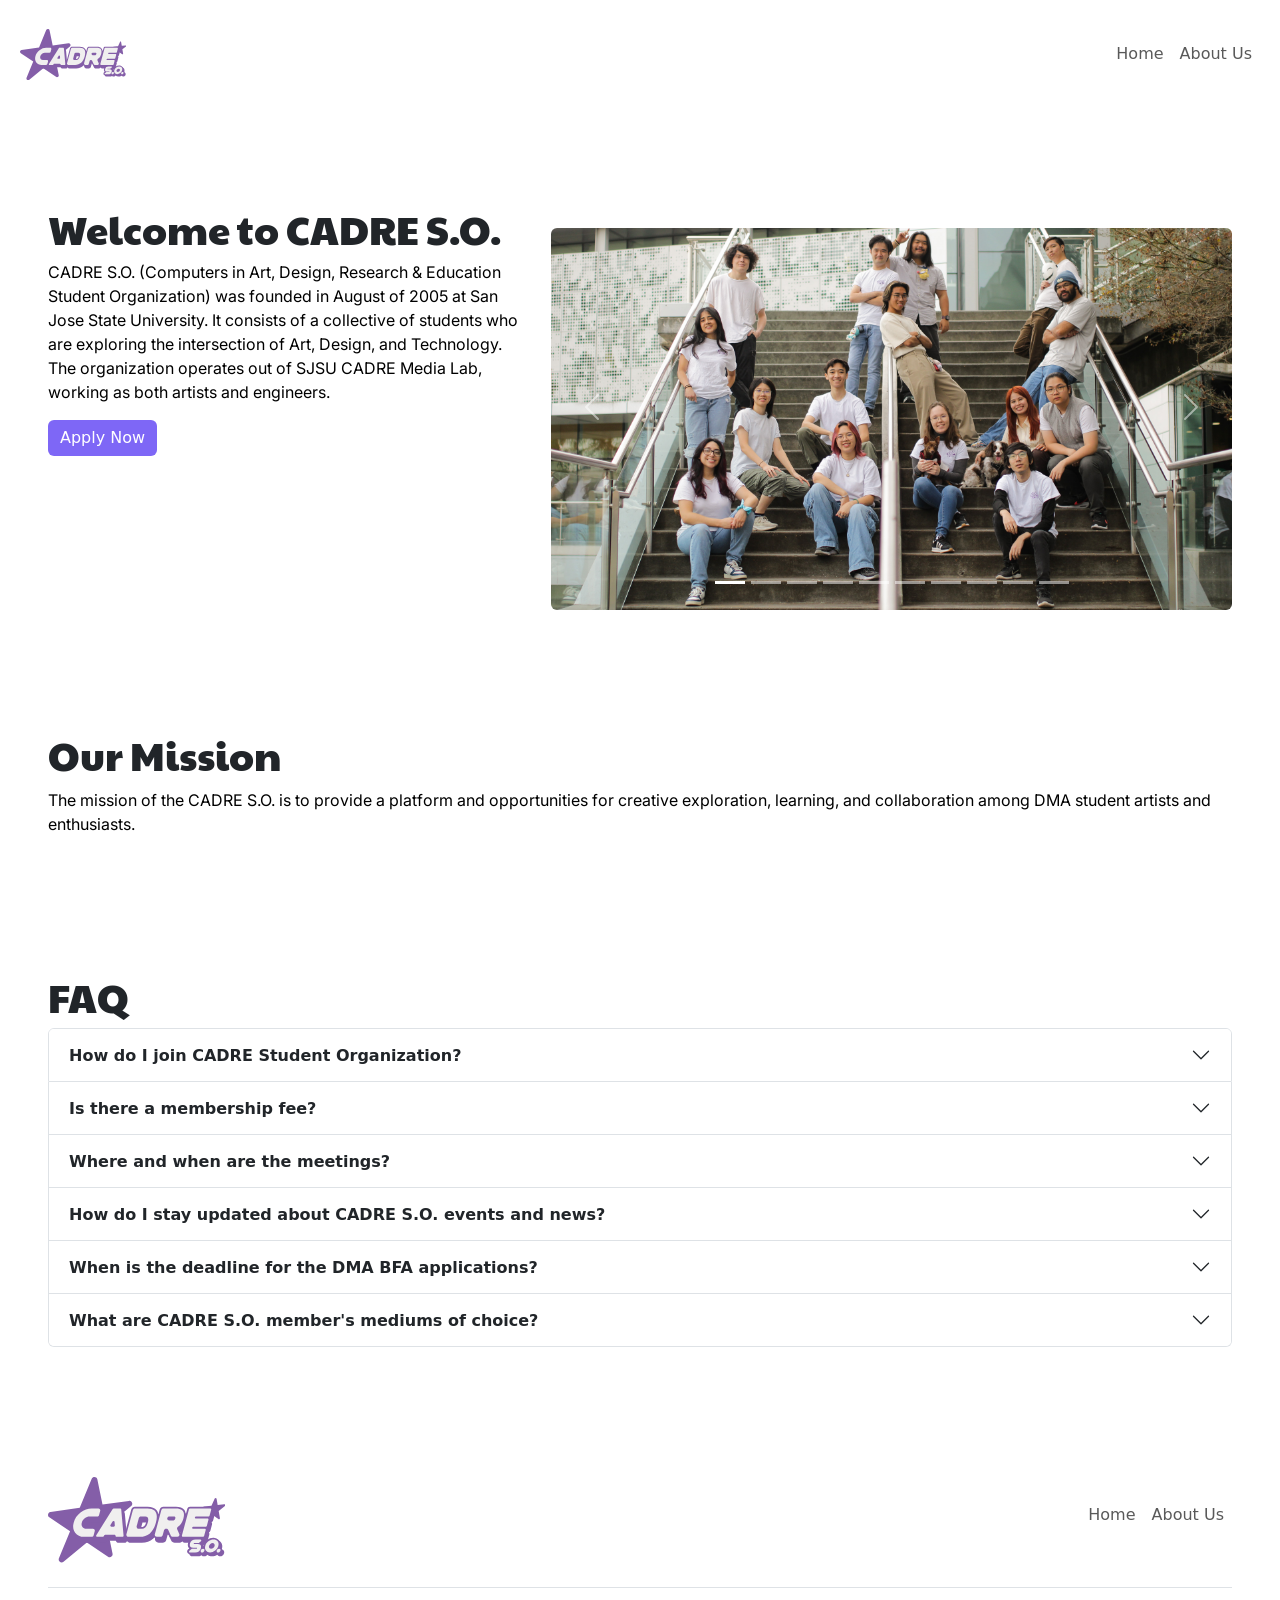
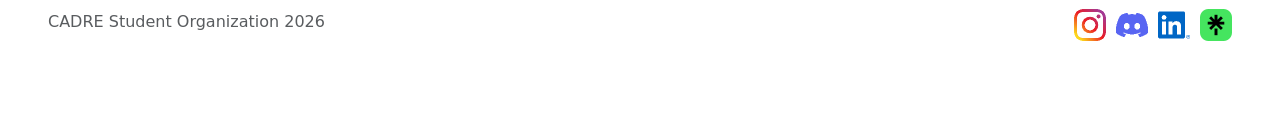
==== commit 4182209f: "final major fixes name/title hierarchy icon adjustments all links attached text wrapping fixed" ====
--- a/index.html
+++ b/index.html
@@ -3,8 +3,7 @@
 
 <head>
 
-    <title>Cadre Landing Page</title>
-
+    <title>Cadre Home Page</title>
 
     <!-- Latest compiled and minified CSS -->
     <meta name="viewport" content="width=device-width, initial-scale=1">
@@ -132,8 +131,6 @@
 
 
     <div class="container-xxl mt-5 p-5 text-body">
-
-
         <!-- header -->
         <div class="row body-custom-width">
             <div class="col-sm-5">
@@ -147,13 +144,12 @@
 
                 <a href="https://docs.google.com/forms/d/e/1FAIpQLSfQ2iPJ5KqDVKefsqVc5-CPkdStCUEbLKOfQ0tQu2g8DvE91Q/viewform?usp=sf_link"
                     target="_blank" class="btn btn-info btn-dark" role="button">Apply Now</a>
-            </div>
-            <br>
-            <br>
+                <br>
+            </div>
 
             <!-- Carousel -->
             <div id="slideshow" class="carousel slide col-sm-7" data-bs-ride="carousel">
-
+                <br>
                 <!-- Indicators/dots -->
                 <div class="carousel-indicators">
                     <button type="button" data-bs-target="#slideshow" data-bs-slide-to="0" class="active"></button>
@@ -165,13 +161,8 @@
                     <button type="button" data-bs-target="#slideshow" data-bs-slide-to="6"></button>
                     <button type="button" data-bs-target="#slideshow" data-bs-slide-to="7"></button>
                     <button type="button" data-bs-target="#slideshow" data-bs-slide-to="8"></button>
-                    <!-- <button type="button" data-bs-target="#slideshow" data-bs-slide-to="9"></button> -->
                     <button type="button" data-bs-target="#slideshow" data-bs-slide-to="9"></button>
-                    <!-- <button type="button" data-bs-target="#slideshow" data-bs-slide-to="10"></button> -->
-
-
-                </div>
-
+                </div>
                 <!-- The slideshow/carousel -->
                 <div class="carousel-inner">
                     <div class="carousel-item active">
@@ -210,20 +201,11 @@
                         <img src="images/carousel-images/IMG_6957-scaled.jpg" alt="cadre2"
                             class="d-block img-fluid rounded" style="width:100%">
                     </div>
-                    <!-- <div class="carousel-item">
-                        <img src="images/carousel-images/IMG_6185.jpg" alt="cadre2" class="d-block img-fluid rounded"
-                            style="width:100%">
-                    </div> -->
                     <div class="carousel-item">
                         <img src="images/carousel-images/IMG_8313.jpg" alt="cadre2" class="d-block img-fluid rounded"
                             style="width:100%">
                     </div>
-                    <!-- <div class="carousel-item">
-                        <img src="images/carousel-images/IMG_8637.jpg" alt="cadre2" class="d-block img-fluid rounded"
-                            style="width:100%">
-                    </div> -->
-                </div>
-
+                </div>
                 <!-- Left and right controls/icons -->
                 <button class="carousel-control-prev" type="button" data-bs-target="#slideshow" data-bs-slide="prev">
                     <span class="carousel-control-prev-icon"></span>
@@ -236,7 +218,7 @@
     </div>
 
     <!--mission-->
-    <div class="container-xxl mt-5 p-3 text-body">
+    <div class="container-xxl mt-4 p-5 text-body rounded">
 
         <h1 class="">Our Mission</h1>
         <p class="" style="margin-top:10px">The mission of the CADRE S.O.
@@ -423,7 +405,7 @@
     </div>
 
     <!-- footer -->
-    <div class="container-xxl mt-5 p-5 text-body rounded">
+    <div class="container-xxl mt-4 p-5 text-body rounded">
 
         <div class=" row">
 
@@ -550,21 +532,14 @@
             </ul> -->
 
             <div class="icon-container">
-                <!-- <a href="https://www.instagram.com/cadre.so/"><img src="https://upload.wikimedia.org/wikipedia/commons/3/3e/Instagram_simple_icon.svg" class="icon"
-                        width="32" height="32"></a> -->
-                <a href="https://www.instagram.com/cadre.so/"><img src="images/icons/instagram.png" class="icon"
-                        width="32" height="32"></a>
-                <a href="https://discord.com/invite/NFKVWs9K23"><img src="images/icons/discord.png" class="icon"
-                        width="32" height="32"></a>
-                <a href="https://www.instagram.com/cadre.so"><img src="images/icons/linkedin.png" class="icon"
-                        width="32" height="32"></a>
-                <a href="https://linktr.ee/cadre.so"><img src="images/icons/linktree.png" class="icon" width="32"
-                        height="32"></a>
+                <a href="https://www.instagram.com/cadre.so/"><img src="images/icons/instagram.png" class="icon2"></a>
+                <a href="https://discord.com/invite/NFKVWs9K23"><img src="images/icons/discord.png" class="icon2"></a>
+                <a href="https://www.instagram.com/cadre.so"><img src="images/icons/linkedin.png" class="icon2"></a>
+                <a href="https://linktr.ee/cadre.so"><img src="images/icons/linktree.png" class="icon2"></a>
             </div>
         </footer>
     </div>
 
-
 </body>
 
 </html>
--- a/styles.css
+++ b/styles.css
@@ -122,6 +122,24 @@
 .icon-container {
     display: flex;
     gap: 10px;
+    padding-top: 5px;
+    padding-left: 5px;
+    font-size: 11px;
+    /* width:32px; */
+    /* width: 48px; */
+}
+
+.icon {
+    /* display: flex; */
+    /* gap: 10px; */
+    width: 20px;
+}
+
+.icon2 {
+    /* display: flex; */
+    /* gap: 10px; */
+    width: 32px;
+    height: 32px;
 }
 
 /* .icon { */
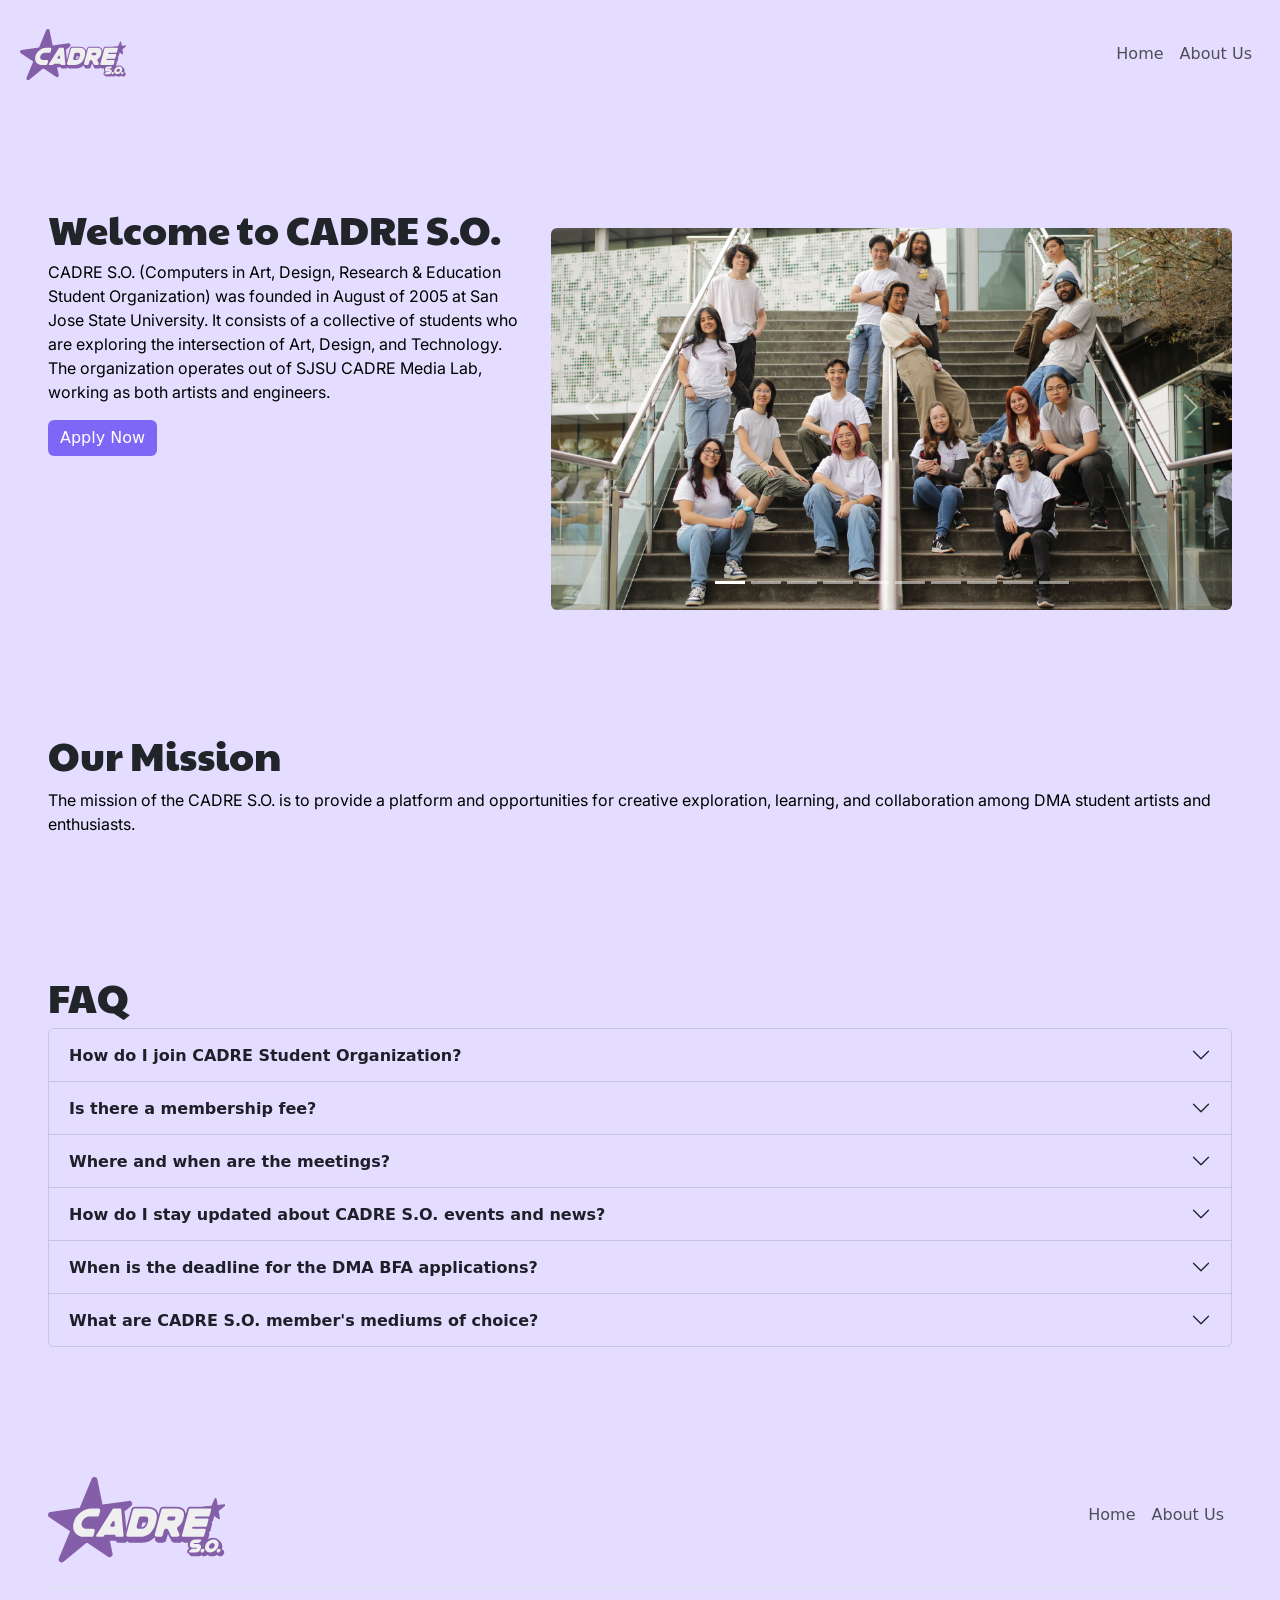
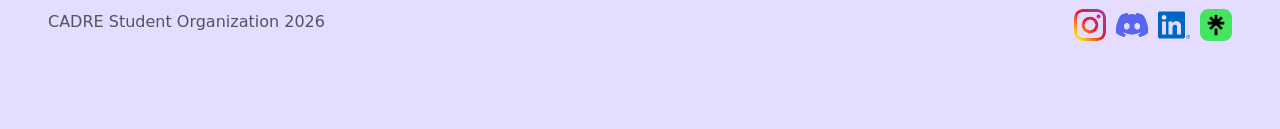
==== commit 4a1ae74f: "Update <style> s" ====
--- a/index.html
+++ b/index.html
@@ -25,19 +25,20 @@
         })
     </script>
 
-    <style>
+    <!-- <style>
         head {
             background-color: #64499E;
         }
 
-        body {
+        /* body {
             background-color: #ffffff;
-        }
+        } */
 
         p {
             color: #000000;
         }
-    </style>
+    </style> -->
+
     <link rel="icon" type="image/png" href="images/smaller_cadre_logo.png">
 </head>
 
--- a/styles.css
+++ b/styles.css
@@ -101,7 +101,6 @@
 .text-center {
     max-width: 788px;
     margin: auto;
-    
 }
 
 .bi:hover {
@@ -115,9 +114,9 @@
     overflow: hidden;
 }
 
-/* head {background-color: #64499E;}
-        body {background-color: #00dcbf;}
-        p    {color: #000000;} */
+head {background-color: #64499E;}
+        body {background-color: #e4ddff;}
+        p    {color: #000000;}
 
 .icon-container {
     display: flex;
@@ -143,7 +142,7 @@
 }
 
 /* .icon { */
-    /* width: 50px; */
-    /* height: auto; */
-    /* Maintains aspect ratio */
+/* width: 50px; */
+/* height: auto; */
+/* Maintains aspect ratio */
 /* } */
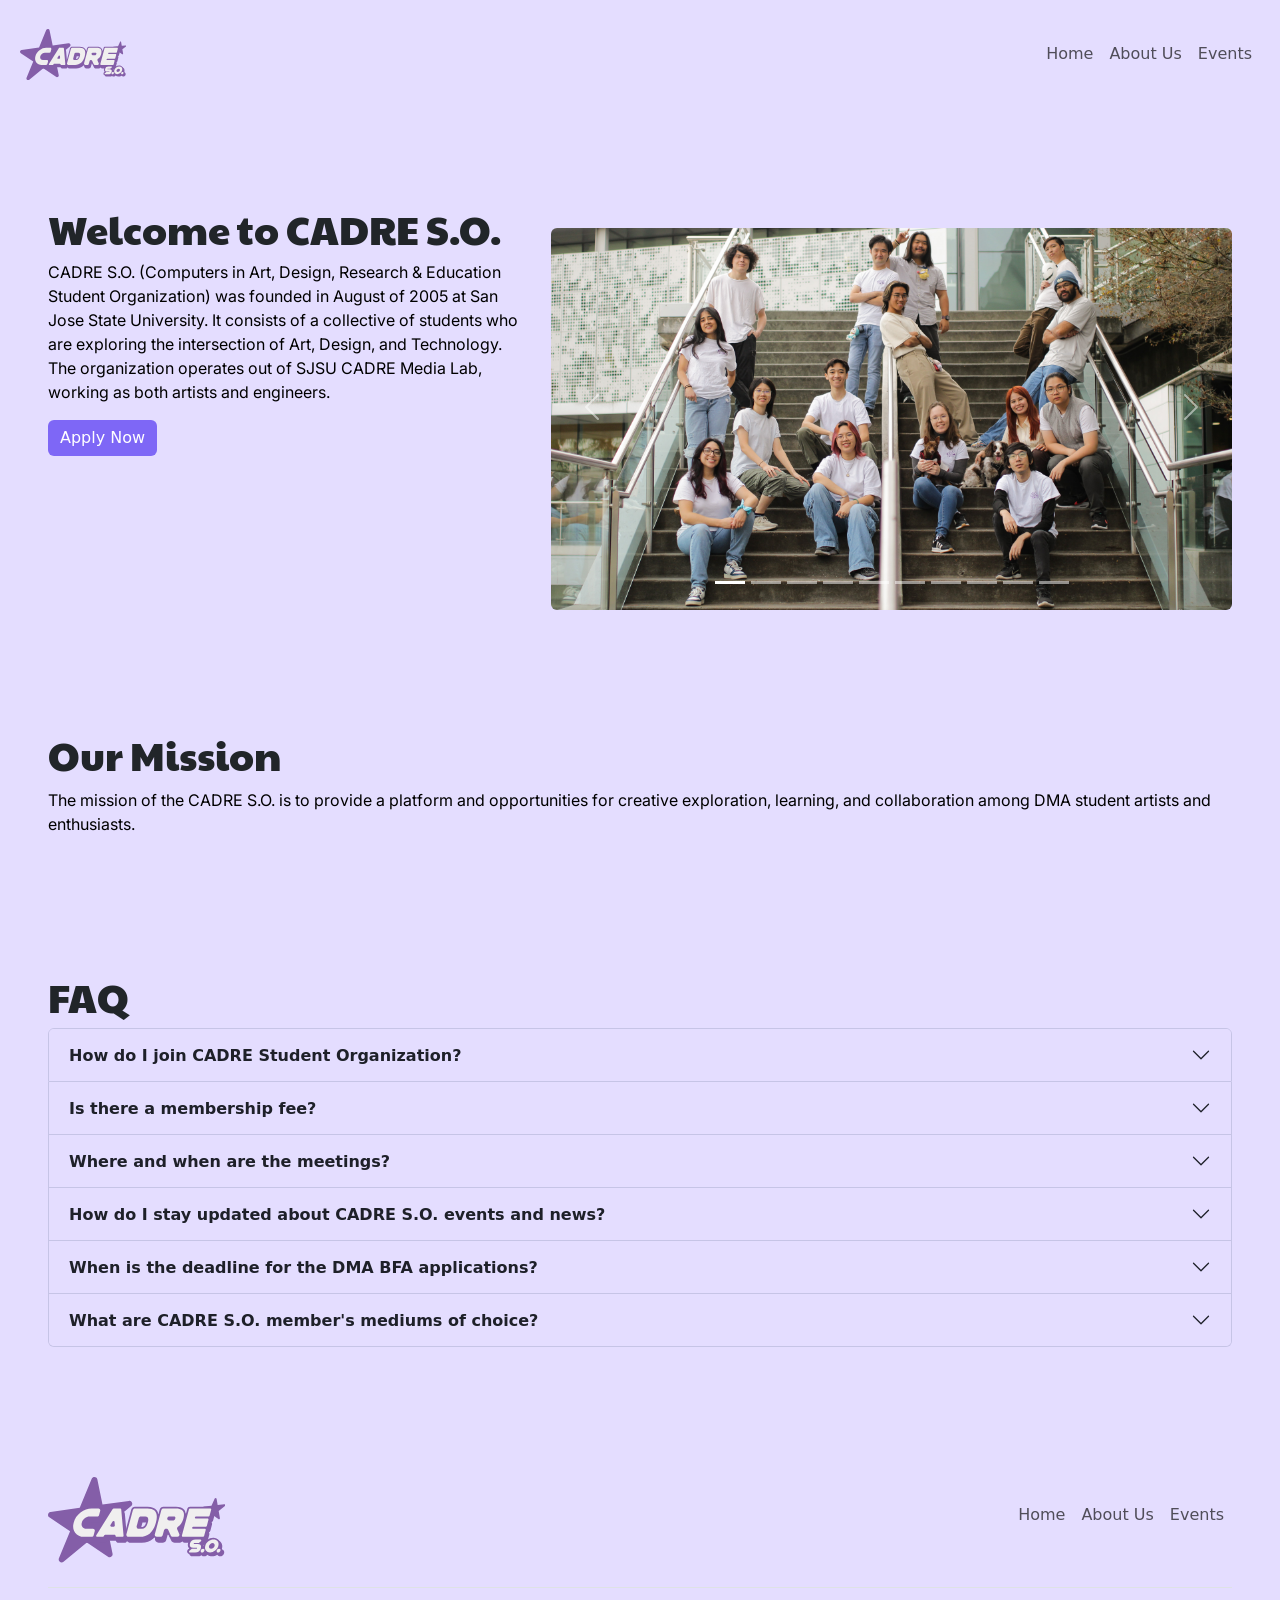
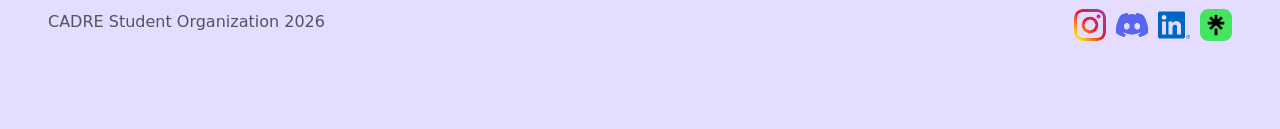
==== commit c44cce8e: "started events page" ====
--- a/index.html
+++ b/index.html
@@ -123,9 +123,9 @@
                 <!-- <li class="nav-item">
                     <a class="nav-link" href="./makerfaire2024.html">MakerFaire 2024</a>
                 </li> -->
-                <!-- <li class="nav-item">
+                <li class="nav-item">
                     <a class="nav-link" href="./events.html">Events</a>
-                </li> -->
+                </li>
             </ul>
         </div>
     </nav>
@@ -183,7 +183,7 @@
                             style="width:100%">
                     </div>
                     <div class="carousel-item">
-                        <img src="images/maker-faire-2025/lightbox.gif" alt="cadre2" class="d-block img-fluid rounded"
+                        <img src="images/carousel-images/lightbox.gif" alt="lightbox" class="d-block img-fluid rounded"
                             style="width:100%">
                     </div>
                     <div class="carousel-item">
@@ -487,9 +487,9 @@
                         <!-- <li class="nav-item">
                             <a class="nav-link" href="./makerfaire2024.html">MakerFaire 2024</a>
                         </li> -->
-                        <!-- <li class="nav-item">
+                        <li class="nav-item">
                             <a class="nav-link" href="./events.html">Events</a>
-                        </li> -->
+                        </li>
                     </ul>
                 </nav>
             </div>
